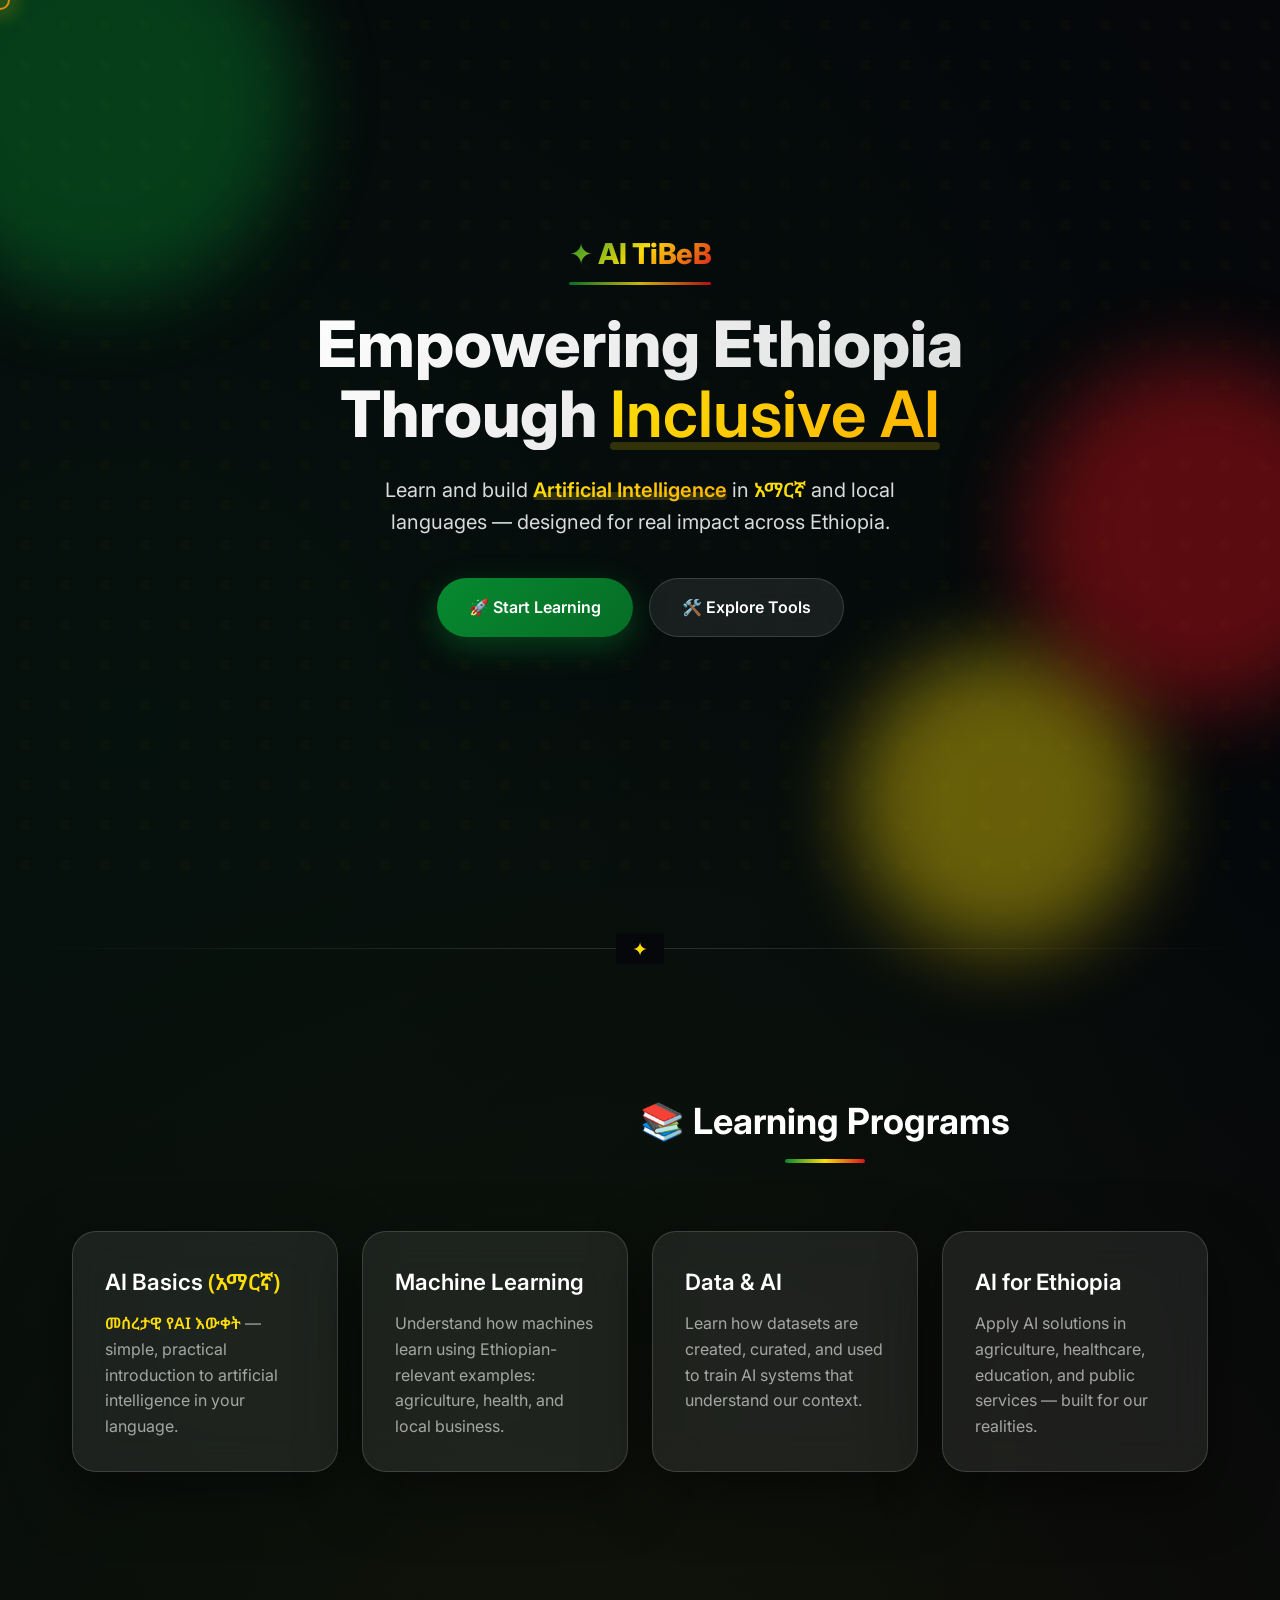
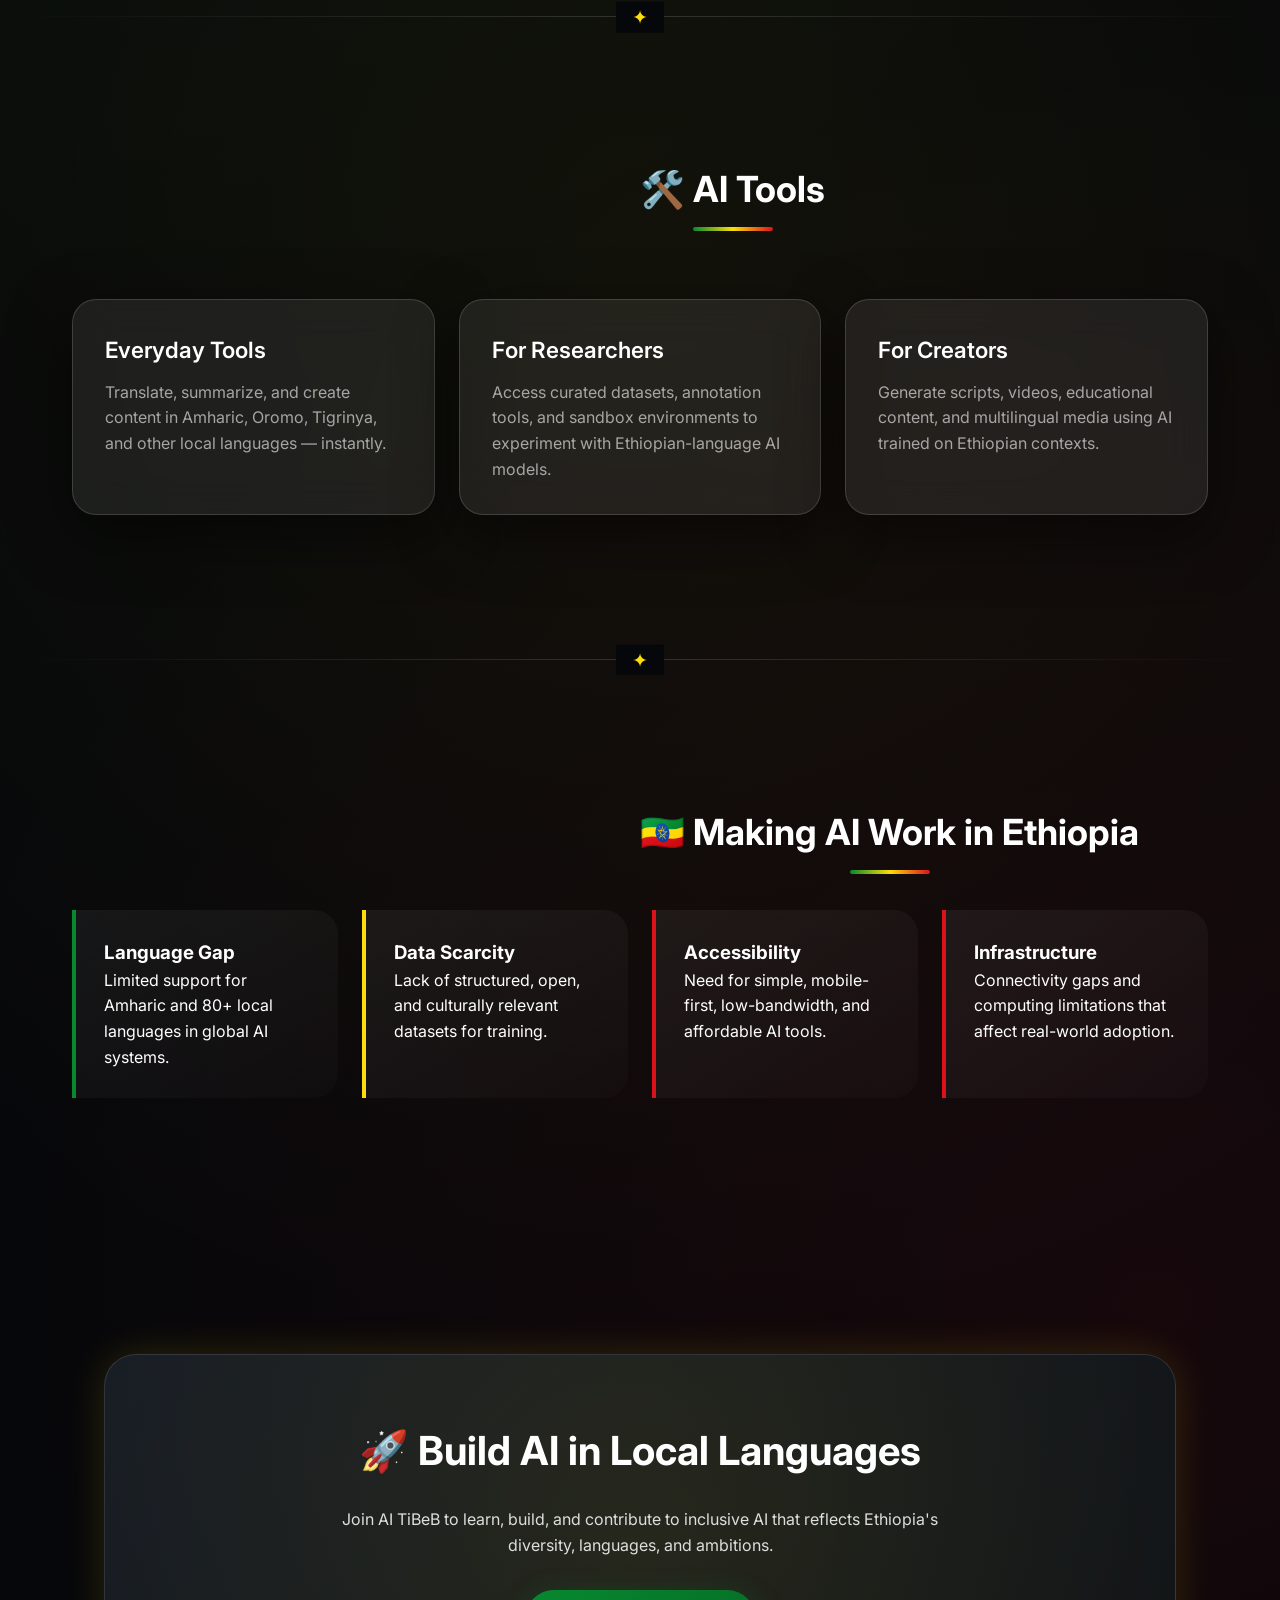
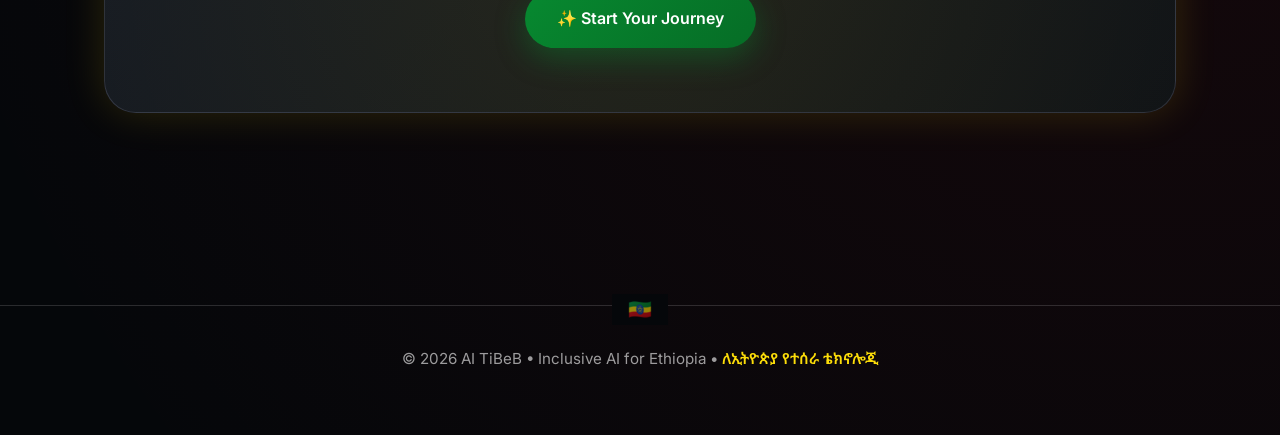
==== index.html @ 85a27cc2 "Update index.html" ====
<!DOCTYPE html>
<html lang="en">
<head>
  <meta charset="UTF-8" />
  <meta name="viewport" content="width=device-width, initial-scale=1.0" />
  <title>AI TiBeB • Inclusive AI for Ethiopia</title>
  <link href="https://fonts.googleapis.com/css2?family=Inter:wght@300;400;500;600;700&family=Noto+Sans+Ethiopic:wght@400;600;700&display=swap" rel="stylesheet">
  <style>
    :root {
      --ethiopia-green: #078930;
      --ethiopia-yellow: #fcdd09;
      --ethiopia-red: #da121a;
      --deep-navy: #0a0e17;
      --midnight: #121826;
      --void: #05070a;
      --glass: rgba(255, 255, 255, 0.08);
      --glass-border: rgba(255, 255, 255, 0.15);
      --text-primary: #ffffff;
      --text-secondary: rgba(255, 255, 255, 0.85);
      --text-muted: rgba(255, 255, 255, 0.6);
      --accent-glow: rgba(252, 221, 9, 0.3);
      --transition: all 0.4s cubic-bezier(0.16, 1, 0.3, 1);
      --radius-lg: 24px;
      --radius-xl: 32px;
      --shadow-lg: 0 20px 60px rgba(0, 0, 0, 0.5);
      --shadow-glow: 0 0 40px rgba(252, 221, 9, 0.15);
    }

    * {
      margin: 0;
      padding: 0;
      box-sizing: border-box;
    }

    html {
      scroll-behavior: smooth;
    }

    body {
      font-family: 'Inter', 'Noto Sans Ethiopic', system-ui, sans-serif;
      background: var(--void);
      color: var(--text-primary);
      line-height: 1.6;
      overflow-x: hidden;
      background-image: 
        radial-gradient(circle at 10% 20%, rgba(7, 137, 48, 0.08) 0%, transparent 40%),
        radial-gradient(circle at 90% 80%, rgba(218, 18, 26, 0.08) 0%, transparent 40%),
        radial-gradient(circle at 50% 50%, rgba(252, 221, 9, 0.05) 0%, transparent 60%);
    }

    /* Ethiopian Pattern Overlay */
    body::before {
      content: "";
      position: fixed;
      top: 0;
      left: 0;
      width: 100%;
      height: 100%;
      background-image: 
        url("data:image/svg+xml,%3Csvg width='120' height='120' viewBox='0 0 120 120' xmlns='http://www.w3.org/2000/svg'%3E%3Cpath d='M20 20h10v10H20zm40 0h10v10H60zm40 0h10v10h-10zM20 60h10v10H20zm40 0h10v10H60zm40 0h10v10h-10zM20 100h10v10H20zm40 0h10v10H60zm40 0h10v10h-10z' fill='%23fcdd09' fill-opacity='0.03'/%3E%3C/svg%3E");
      pointer-events: none;
      z-index: 0;
      opacity: 0.6;
    }

    /* Animated Floating Elements */
    .floating {
      position: fixed;
      border-radius: 50%;
      filter: blur(40px);
      z-index: 1;
      animation: float 20s infinite ease-in-out;
      opacity: 0.4;
      pointer-events: none;
    }
    .floating.green { background: var(--ethiopia-green); width: 400px; height: 400px; top: -100px; left: -100px; animation-delay: 0s; }
    .floating.yellow { background: var(--ethiopia-yellow); width: 300px; height: 300px; bottom: -50px; right: 10%; animation-delay: -5s; }
    .floating.red { background: var(--ethiopia-red); width: 350px; height: 350px; top: 40%; left: 80%; animation-delay: -10s; }

    @keyframes float {
      0%, 100% { transform: translate(0, 0) scale(1); }
      25% { transform: translate(20px, -30px) scale(1.05); }
      50% { transform: translate(-15px, 20px) scale(0.95); }
      75% { transform: translate(30px, 10px) scale(1.02); }
    }

    /* Layout */
    .container {
      max-width: 1200px;
      margin: 0 auto;
      padding: 0 2rem;
      position: relative;
      z-index: 2;
    }

    section {
      padding: 6rem 0;
      position: relative;
    }

    /* Header / Logo */
    .logo {
      font-size: 1.8rem;
      font-weight: 800;
      letter-spacing: -0.5px;
      background: linear-gradient(135deg, var(--ethiopia-green), var(--ethiopia-yellow), var(--ethiopia-red));
      -webkit-background-clip: text;
      background-clip: text;
      color: transparent;
      display: inline-flex;
      align-items: center;
      gap: 0.5rem;
      margin-bottom: 2rem;
      position: relative;
    }
    .logo::after {
      content: "";
      position: absolute;
      bottom: -8px;
      left: 0;
      width: 100%;
      height: 3px;
      background: linear-gradient(90deg, var(--ethiopia-green), var(--ethiopia-yellow), var(--ethiopia-red));
      border-radius: 2px;
      opacity: 0.8;
    }

    /* Hero Section */
    .hero {
      min-height: 100vh;
      display: flex;
      align-items: center;
      justify-content: center;
      text-align: center;
      position: relative;
      overflow: hidden;
      padding-top: 4rem;
    }

    .hero-content {
      max-width: 800px;
      animation: fadeInUp 0.8s ease-out;
    }

    @keyframes fadeInUp {
      from { opacity: 0; transform: translateY(30px); }
      to { opacity: 1; transform: translateY(0); }
    }

    .hero h1 {
      font-size: clamp(2.5rem, 6vw, 4rem);
      font-weight: 800;
      line-height: 1.1;
      margin-bottom: 1.5rem;
      background: linear-gradient(135deg, #fff 0%, rgba(255,255,255,0.85) 100%);
      -webkit-background-clip: text;
      background-clip: text;
      color: transparent;
    }

    .tagline {
      font-size: 1.25rem;
      color: var(--text-secondary);
      margin-bottom: 2.5rem;
      max-width: 600px;
      margin-left: auto;
      margin-right: auto;
    }

    .highlight {
      background: linear-gradient(135deg, var(--ethiopia-yellow), #ffb300);
      -webkit-background-clip: text;
      background-clip: text;
      color: transparent;
      font-weight: 600;
      position: relative;
    }
    .highlight::after {
      content: "";
      position: absolute;
      bottom: 2px;
      left: 0;
      width: 100%;
      height: 8px;
      background: var(--accent-glow);
      border-radius: 4px;
      z-index: -1;
      opacity: 0.6;
    }

    /* Buttons */
    .buttons {
      display: flex;
      gap: 1rem;
      justify-content: center;
      flex-wrap: wrap;
      margin-top: 1rem;
    }

    .btn {
      padding: 1rem 2rem;
      border-radius: 50px;
      font-weight: 600;
      text-decoration: none;
      transition: var(--transition);
      position: relative;
      overflow: hidden;
      display: inline-flex;
      align-items: center;
      gap: 0.5rem;
      font-size: 1rem;
      border: none;
      cursor: pointer;
    }

    .btn-primary {
      background: linear-gradient(135deg, var(--ethiopia-green), #066d26);
      color: white;
      box-shadow: 0 10px 30px rgba(7, 137, 48, 0.4);
    }
    .btn-primary:hover {
      transform: translateY(-3px);
      box-shadow: 0 15px 40px rgba(7, 137, 48, 0.6), var(--shadow-glow);
    }
    .btn-primary::after {
      content: "";
      position: absolute;
      top: 0; left: -100%;
      width: 100%; height: 100%;
      background: linear-gradient(90deg, transparent, rgba(255,255,255,0.2), transparent);
      transition: left 0.5s;
    }
    .btn-primary:hover::after { left: 100%; }

    .btn-secondary {
      background: var(--glass);
      color: var(--text-primary);
      border: 1px solid var(--glass-border);
      backdrop-filter: blur(12px);
    }
    .btn-secondary:hover {
      background: rgba(255,255,255,0.15);
      transform: translateY(-3px);
      border-color: var(--ethiopia-yellow);
    }

    /* Section Titles */
    .section-title {
      font-size: 2.25rem;
      font-weight: 700;
      margin-bottom: 3rem;
      text-align: center;
      position: relative;
      display: inline-block;
      left: 50%;
      transform: translateX(-50%);
    }
    .section-title::after {
      content: "";
      position: absolute;
      bottom: -12px;
      left: 50%;
      transform: translateX(-50%);
      width: 80px;
      height: 4px;
      background: linear-gradient(90deg, var(--ethiopia-green), var(--ethiopia-yellow), var(--ethiopia-red));
      border-radius: 2px;
    }

    /* Grid Layouts */
    .grid {
      display: grid;
      grid-template-columns: repeat(auto-fit, minmax(260px, 1fr));
      gap: 1.5rem;
      margin-top: 2rem;
    }

    /* Glass Cards */
    .card {
      background: var(--glass);
      border: 1px solid var(--glass-border);
      border-radius: var(--radius-lg);
      padding: 2rem;
      backdrop-filter: blur(20px);
      transition: var(--transition);
      position: relative;
      overflow: hidden;
      box-shadow: var(--shadow-lg);
    }
    .card::before {
      content: "";
      position: absolute;
      top: 0; left: 0; right: 0;
      height: 3px;
      background: linear-gradient(90deg, var(--ethiopia-green), var(--ethiopia-yellow), var(--ethiopia-red));
      opacity: 0;
      transition: opacity 0.3s;
    }
    .card:hover {
      transform: translateY(-8px);
      border-color: rgba(252, 221, 9, 0.4);
      box-shadow: var(--shadow-lg), var(--shadow-glow);
    }
    .card:hover::before { opacity: 1; }

    .card h3 {
      font-size: 1.4rem;
      margin-bottom: 0.75rem;
      font-weight: 600;
    }
    .card p {
      color: var(--text-muted);
      font-size: 1rem;
    }

    /* Amharic Text Styling */
    .amharic {
      font-family: 'Noto Sans Ethiopic', sans-serif;
      font-weight: 600;
      color: var(--ethiopia-yellow);
    }

    /* Challenges Section - Unique Layout */
    .challenges-grid {
      display: grid;
      grid-template-columns: repeat(auto-fit, minmax(240px, 1fr));
      gap: 1.5rem;
    }
    .challenge-card {
      background: linear-gradient(145deg, rgba(255,255,255,0.06), rgba(255,255,255,0.02));
      border-left: 4px solid var(--ethiopia-red);
      padding: 1.75rem;
      border-radius: 0 var(--radius-lg) var(--radius-lg) 0;
      transition: var(--transition);
    }
    .challenge-card:hover {
      border-left-color: var(--ethiopia-yellow);
      transform: translateX(5px);
    }
    .challenge-card.green { border-left-color: var(--ethiopia-green); }
    .challenge-card.yellow { border-left-color: var(--ethiopia-yellow); }

    /* CTA Section */
    .cta {
      background: linear-gradient(135deg, var(--midnight), var(--deep-navy));
      border-radius: var(--radius-xl);
      margin: 4rem 2rem;
      padding: 4rem 3rem;
      text-align: center;
      position: relative;
      overflow: hidden;
      border: 1px solid var(--glass-border);
      box-shadow: var(--shadow-glow);
    }
    .cta::before {
      content: "";
      position: absolute;
      top: -50%; left: -50%;
      width: 200%; height: 200%;
      background: radial-gradient(circle, rgba(252,221,9,0.1) 0%, transparent 70%);
      animation: pulse 8s infinite ease-in-out;
      pointer-events: none;
    }
    @keyframes pulse {
      0%, 100% { transform: scale(1); opacity: 0.5; }
      50% { transform: scale(1.1); opacity: 0.8; }
    }
    .cta h2 {
      font-size: 2.5rem;
      margin-bottom: 1.5rem;
      position: relative;
    }
    .cta p {
      max-width: 600px;
      margin: 0 auto 2rem;
      color: var(--text-secondary);
      position: relative;
    }
    .cta .buttons { position: relative; }

    /* Footer */
    footer {
      text-align: center;
      padding: 2.5rem 0 4rem;
      color: var(--text-muted);
      font-size: 0.95rem;
      border-top: 1px solid var(--glass-border);
      margin-top: 2rem;
      position: relative;
    }
    footer::before {
      content: "🇪🇹";
      position: absolute;
      top: -12px;
      left: 50%;
      transform: translateX(-50%);
      background: var(--void);
      padding: 0 1rem;
      font-size: 1.2rem;
    }

    /* Scroll Animations */
    .animate-on-scroll {
      opacity: 0;
      transform: translateY(20px);
      transition: opacity 0.6s ease, transform 0.6s ease;
    }
    .animate-on-scroll.visible {
      opacity: 1;
      transform: translateY(0);
    }

    /* Responsive */
    @media (max-width: 768px) {
      section { padding: 4rem 0; }
      .hero { min-height: auto; padding: 5rem 0 3rem; }
      .hero h1 { font-size: 2.5rem; }
      .tagline { font-size: 1.1rem; }
      .buttons { flex-direction: column; align-items: center; }
      .btn { width: 100%; max-width: 300px; justify-content: center; }
      .cta { margin: 2rem 1rem; padding: 3rem 2rem; }
      .section-title { font-size: 1.8rem; }
    }

    /* Decorative Divider */
    .divider {
      height: 1px;
      background: linear-gradient(90deg, transparent, var(--glass-border), transparent);
      margin: 3rem 0;
      position: relative;
    }
    .divider::after {
      content: "✦";
      position: absolute;
      left: 50%;
      top: 50%;
      transform: translate(-50%, -50%);
      background: var(--void);
      padding: 0 1rem;
      color: var(--ethiopia-yellow);
      font-size: 1.2rem;
    }

    /* Custom Cursor for Desktop */
    @media (min-width: 1024px) {
      body { cursor: none; }
      .cursor {
        position: fixed;
        width: 20px;
        height: 20px;
        border: 2px solid var(--ethiopia-yellow);
        border-radius: 50%;
        pointer-events: none;
        transform: translate(-50%, -50%);
        transition: transform 0.1s ease, width 0.2s, height 0.2s;
        z-index: 9999;
        mix-blend-mode: difference;
      }
      .cursor-follower {
        position: fixed;
        width: 40px;
        height: 40px;
        background: rgba(252, 221, 9, 0.15);
        border-radius: 50%;
        pointer-events: none;
        transform: translate(-50%, -50%);
        transition: transform 0.3s ease;
        z-index: 9998;
        filter: blur(8px);
      }
      a:hover ~ .cursor, button:hover ~ .cursor,
      .card:hover ~ .cursor {
        width: 50px;
        height: 50px;
        border-color: var(--ethiopia-green);
        background: rgba(7, 137, 48, 0.1);
      }
    }
  </style>
</head>
<body>

  <!-- Floating Background Elements -->
  <div class="floating green"></div>
  <div class="floating yellow"></div>
  <div class="floating red"></div>
  
  <!-- Custom Cursor (Desktop) -->
  <div class="cursor"></div>
  <div class="cursor-follower"></div>

  <!-- HERO -->
  <section class="hero">
    <div class="container hero-content">
      <div class="logo">✦ AI TiBeB</div>
      
      <h1>Empowering Ethiopia Through <span class="highlight">Inclusive AI</span></h1>
      
      <p class="tagline">
        Learn and build <span class="highlight">Artificial Intelligence</span> in 
        <span class="amharic">አማርኛ</span> and local languages — designed for real impact across Ethiopia.
      </p>

      <div class="buttons">
        <a href="#learn" class="btn btn-primary">🚀 Start Learning</a>
        <a href="#tools" class="btn btn-secondary">🛠️ Explore Tools</a>
      </div>
    </div>
  </section>

  <div class="divider"></div>

  <!-- LEARNING PROGRAMS -->
  <section id="learn">
    <div class="container">
      <h2 class="section-title animate-on-scroll">📚 Learning Programs</h2>

      <div class="grid">
        <div class="card animate-on-scroll">
          <h3>AI Basics <span class="amharic">(አማርኛ)</span></h3>
          <p><span class="amharic">መሰረታዊ የAI እውቀት</span> — simple, practical introduction to artificial intelligence in your language.</p>
        </div>

        <div class="card animate-on-scroll">
          <h3>Machine Learning</h3>
          <p>Understand how machines learn using Ethiopian-relevant examples: agriculture, health, and local business.</p>
        </div>

        <div class="card animate-on-scroll">
          <h3>Data & AI</h3>
          <p>Learn how datasets are created, curated, and used to train AI systems that understand our context.</p>
        </div>

        <div class="card animate-on-scroll">
          <h3>AI for Ethiopia</h3>
          <p>Apply AI solutions in agriculture, healthcare, education, and public services — built for our realities.</p>
        </div>
      </div>
    </div>
  </section>

  <div class="divider"></div>

  <!-- TOOLS -->
  <section id="tools">
    <div class="container">
      <h2 class="section-title animate-on-scroll">🛠️ AI Tools</h2>

      <div class="grid">
        <div class="card animate-on-scroll">
          <h3>Everyday Tools</h3>
          <p>Translate, summarize, and create content in Amharic, Oromo, Tigrinya, and other local languages — instantly.</p>
        </div>

        <div class="card animate-on-scroll">
          <h3>For Researchers</h3>
          <p>Access curated datasets, annotation tools, and sandbox environments to experiment with Ethiopian-language AI models.</p>
        </div>

        <div class="card animate-on-scroll">
          <h3>For Creators</h3>
          <p>Generate scripts, videos, educational content, and multilingual media using AI trained on Ethiopian contexts.</p>
        </div>
      </div>
    </div>
  </section>

  <div class="divider"></div>

  <!-- CHALLENGES -->
  <section>
    <div class="container">
      <h2 class="section-title animate-on-scroll">🇪🇹 Making AI Work in Ethiopia</h2>

      <div class="challenges-grid">
        <div class="challenge-card green animate-on-scroll">
          <h3>Language Gap</h3>
          <p>Limited support for Amharic and 80+ local languages in global AI systems.</p>
        </div>

        <div class="challenge-card yellow animate-on-scroll">
          <h3>Data Scarcity</h3>
          <p>Lack of structured, open, and culturally relevant datasets for training.</p>
        </div>

        <div class="challenge-card animate-on-scroll">
          <h3>Accessibility</h3>
          <p>Need for simple, mobile-first, low-bandwidth, and affordable AI tools.</p>
        </div>

        <div class="challenge-card red animate-on-scroll">
          <h3>Infrastructure</h3>
          <p>Connectivity gaps and computing limitations that affect real-world adoption.</p>
        </div>
      </div>
    </div>
  </section>

  <!-- CTA -->
  <section>
    <div class="container">
      <div class="cta animate-on-scroll">
        <h2>🚀 Build AI in Local Languages</h2>
        <p>
          Join AI TiBeB to learn, build, and contribute to inclusive AI that reflects Ethiopia's diversity, languages, and ambitions.
        </p>
        <div class="buttons">
          <a href="#learn" class="btn btn-primary">✨ Start Your Journey</a>
        </div>
      </div>
    </div>
  </section>

  <!-- FOOTER -->
  <footer>
    <div class="container">
      <p>© 2026 AI TiBeB • Inclusive AI for Ethiopia • <span class="amharic">ለኢትዮጵያ የተሰራ ቴክኖሎጂ</span></p>
    </div>
  </footer>

  <script>
    // Scroll Animation Observer
    document.addEventListener('DOMContentLoaded', () => {
      const observerOptions = {
        threshold: 0.1,
        rootMargin: '0px 0px -50px 0px'
      };

      const observer = new IntersectionObserver((entries) => {
        entries.forEach(entry => {
          if (entry.isIntersecting) {
            entry.target.classList.add('visible');
            observer.unobserve(entry.target);
          }
        });
      }, observerOptions);

      document.querySelectorAll('.animate-on-scroll').forEach(el => {
        observer.observe(el);
      });

      // Custom Cursor (Desktop Only)
      if (window.innerWidth >= 1024) {
        const cursor = document.querySelector('.cursor');
        const follower = document.querySelector('.cursor-follower');
        
        document.addEventListener('mousemove', (e) => {
          cursor.style.left = e.clientX + 'px';
          cursor.style.top = e.clientY + 'px';
          
          setTimeout(() => {
            follower.style.left = e.clientX + 'px';
            follower.style.top = e.clientY + 'px';
          }, 100);
        });

        // Interactive hover effects for cursor
        const interactives = document.querySelectorAll('a, button, .card');
        interactives.forEach(el => {
          el.addEventListener('mouseenter', () => {
            cursor.style.transform = 'translate(-50%, -50%) scale(1.5)';
            follower.style.transform = 'translate(-50%, -50%) scale(1.8)';
            follower.style.background = 'rgba(7, 137, 48, 0.25)';
          });
          el.addEventListener('mouseleave', () => {
            cursor.style.transform = 'translate(-50%, -50%) scale(1)';
            follower.style.transform = 'translate(-50%, -50%) scale(1)';
            follower.style.background = 'rgba(252, 221, 9, 0.15)';
          });
        });
      }

      // Smooth scroll for anchor links
      document.querySelectorAll('a[href^="#"]').forEach(anchor => {
        anchor.addEventListener('click', function(e) {
          e.preventDefault();
          const target = document.querySelector(this.getAttribute('href'));
          if (target) {
            target.scrollIntoView({ behavior: 'smooth', block: 'start' });
          }
        });
      });
    });
  </script>
</body>
</html>
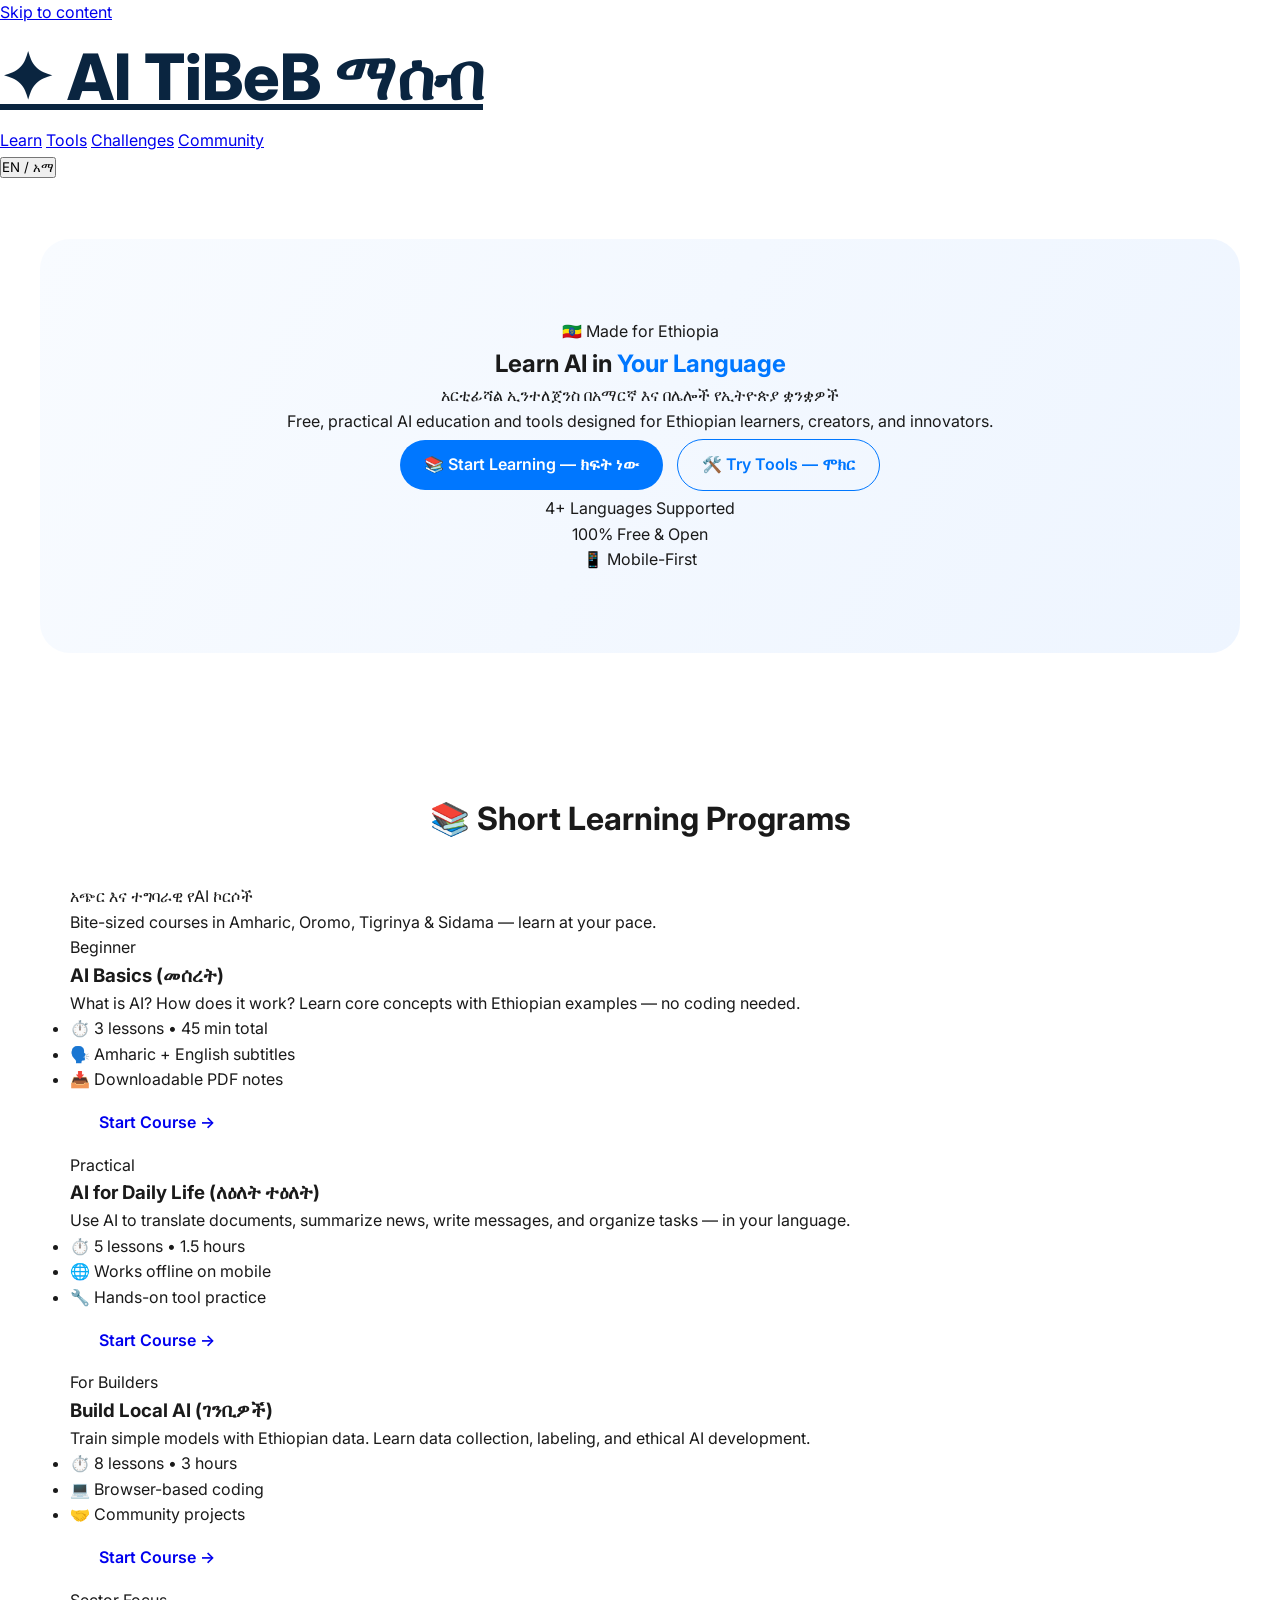
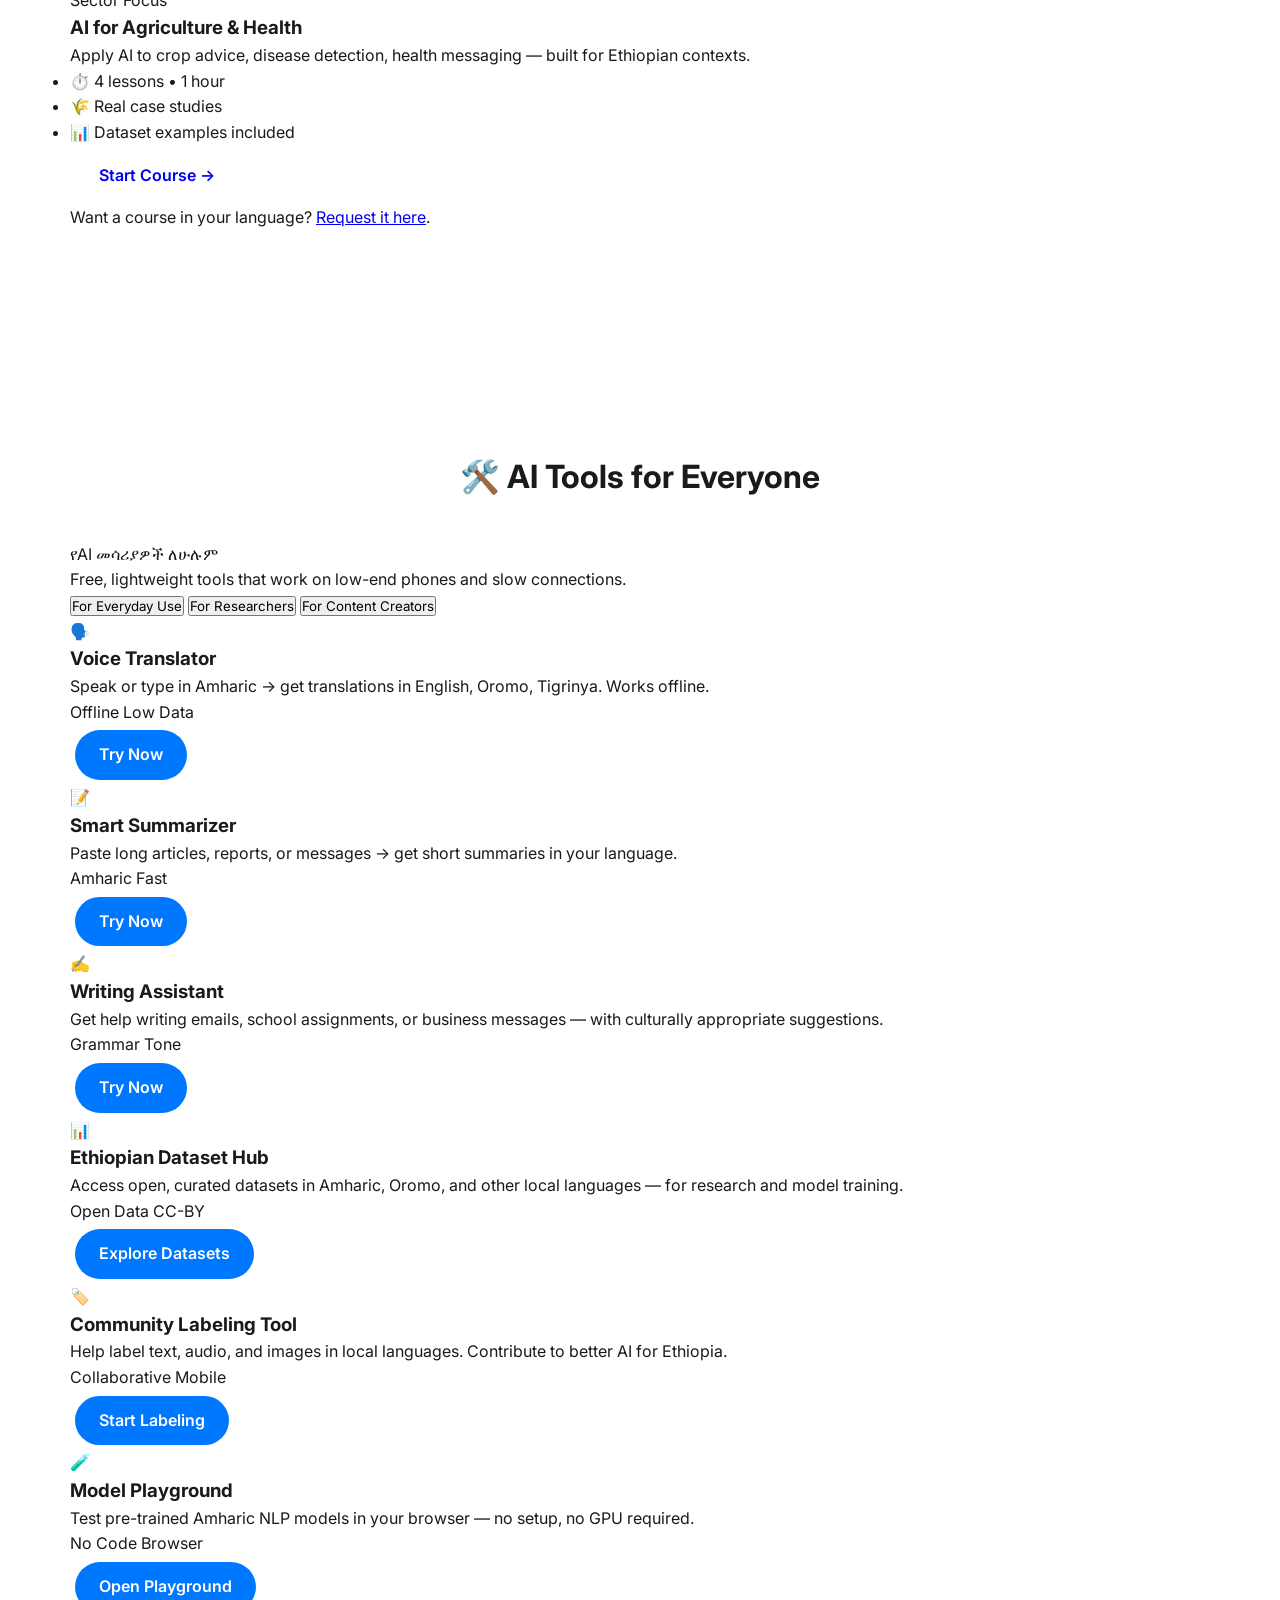
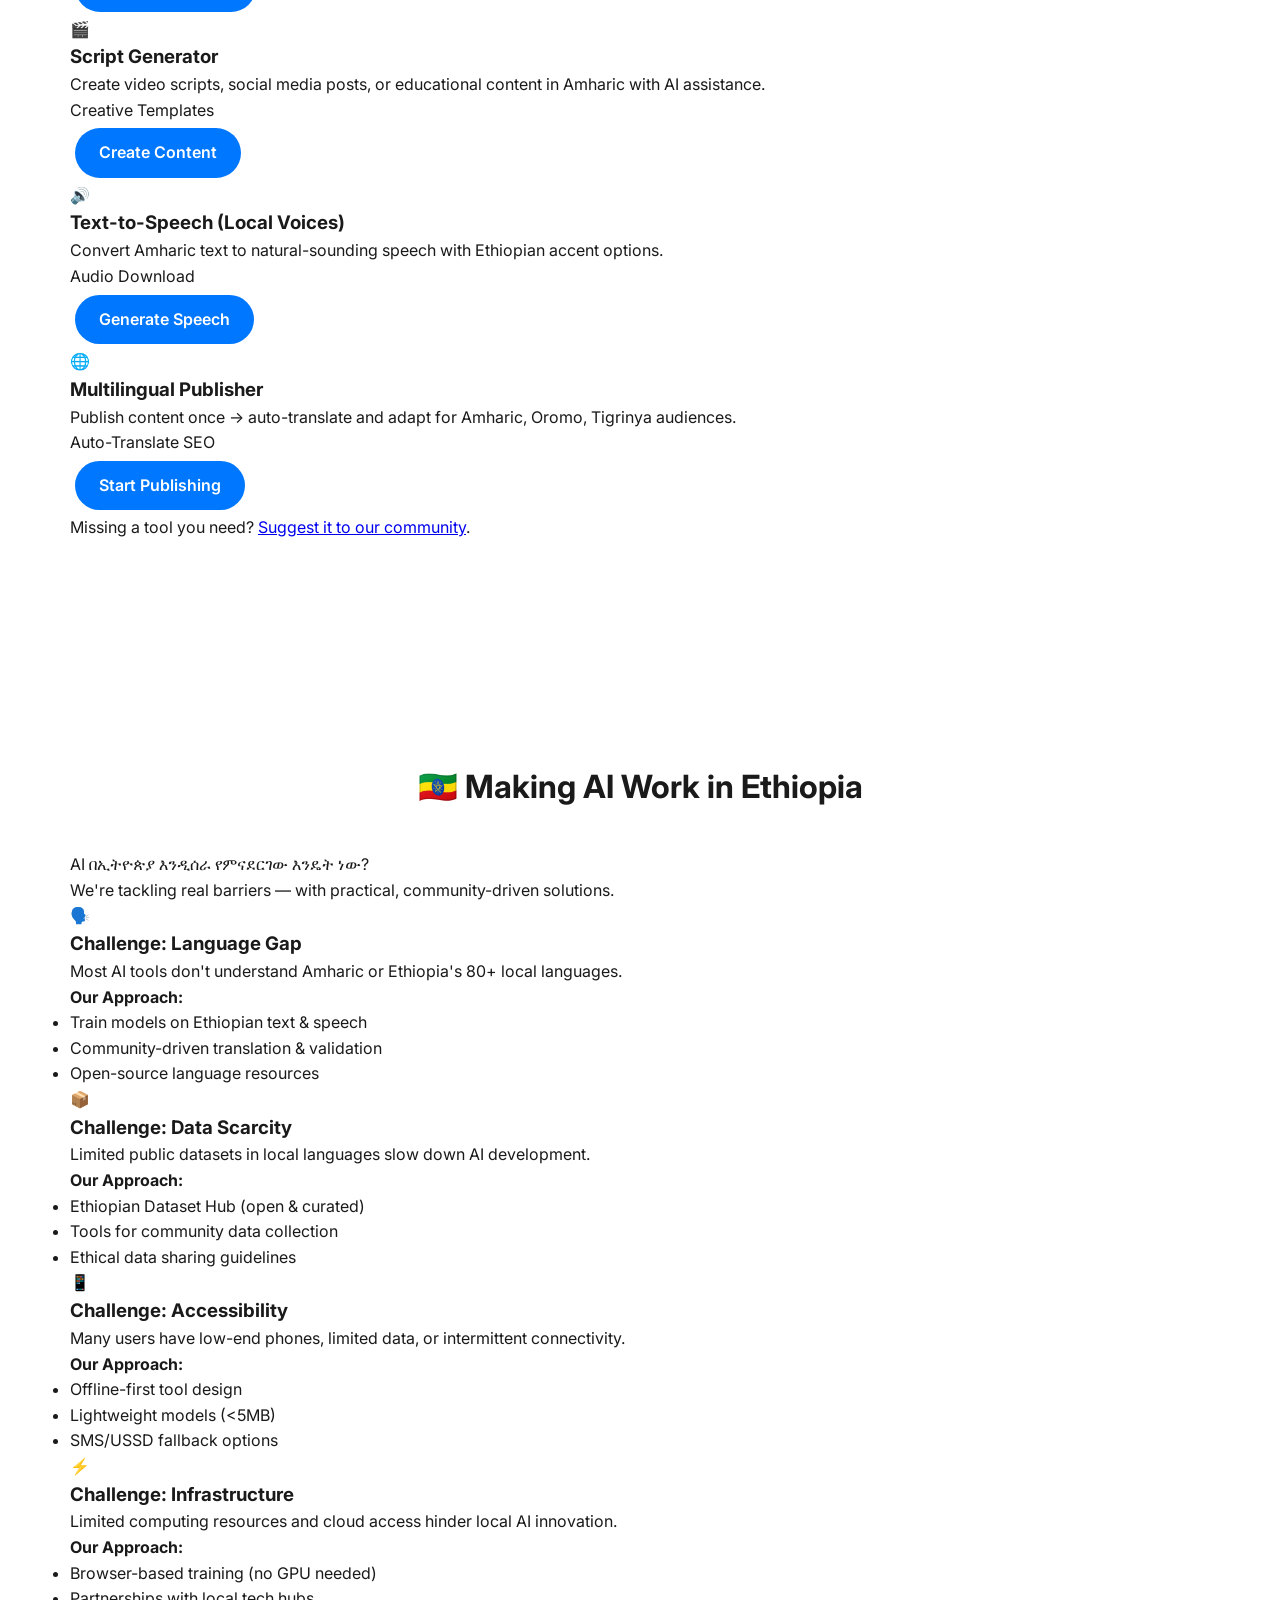
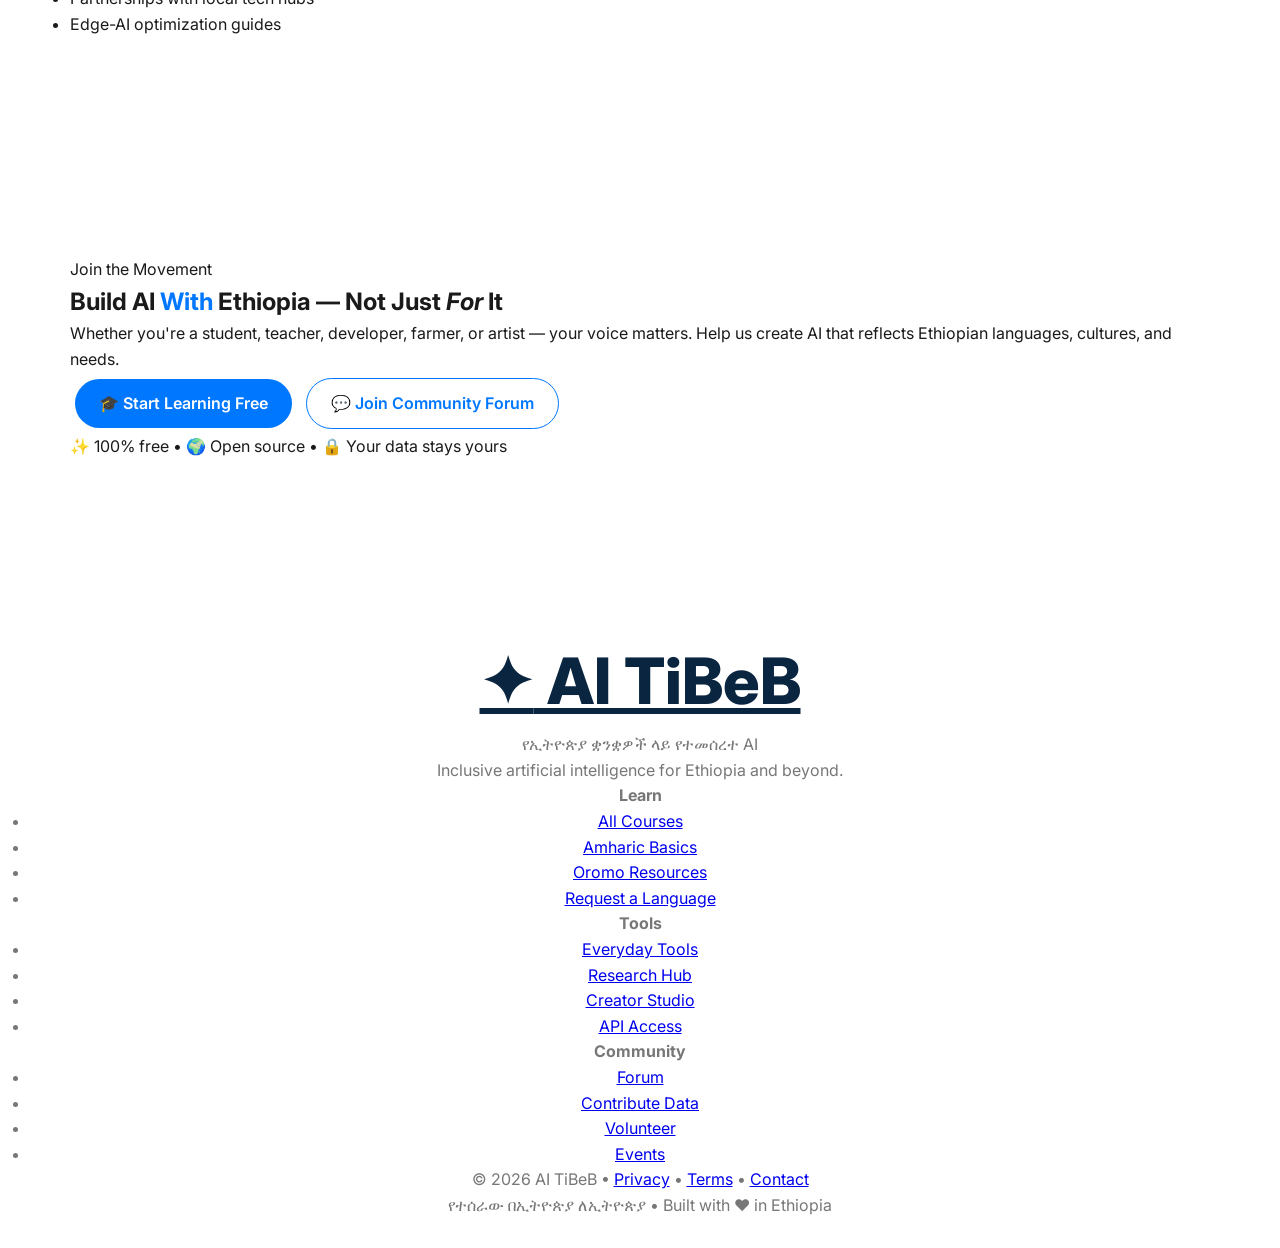
==== commit 67f064a9: "Update index.html" ====
--- a/index.html
+++ b/index.html
@@ -3,683 +3,533 @@
 <head>
   <meta charset="UTF-8" />
   <meta name="viewport" content="width=device-width, initial-scale=1.0" />
-  <title>AI TiBeB • Inclusive AI for Ethiopia</title>
+  <meta name="description" content="AI TiBeB: Learn Artificial Intelligence in Amharic and Ethiopian local languages. Free courses, tools, and resources for everyone.">
+  <title>AI TiBeB • ማሰብ — AI in Your Language</title>
+  
+  <!-- Google Fonts: Inter + Noto Sans Ethiopic -->
   <link href="https://fonts.googleapis.com/css2?family=Inter:wght@300;400;500;600;700&family=Noto+Sans+Ethiopic:wght@400;600;700&display=swap" rel="stylesheet">
-  <style>
-    :root {
-      --ethiopia-green: #078930;
-      --ethiopia-yellow: #fcdd09;
-      --ethiopia-red: #da121a;
-      --deep-navy: #0a0e17;
-      --midnight: #121826;
-      --void: #05070a;
-      --glass: rgba(255, 255, 255, 0.08);
-      --glass-border: rgba(255, 255, 255, 0.15);
-      --text-primary: #ffffff;
-      --text-secondary: rgba(255, 255, 255, 0.85);
-      --text-muted: rgba(255, 255, 255, 0.6);
-      --accent-glow: rgba(252, 221, 9, 0.3);
-      --transition: all 0.4s cubic-bezier(0.16, 1, 0.3, 1);
-      --radius-lg: 24px;
-      --radius-xl: 32px;
-      --shadow-lg: 0 20px 60px rgba(0, 0, 0, 0.5);
-      --shadow-glow: 0 0 40px rgba(252, 221, 9, 0.15);
-    }
-
-    * {
-      margin: 0;
-      padding: 0;
-      box-sizing: border-box;
-    }
-
-    html {
-      scroll-behavior: smooth;
-    }
-
-    body {
-      font-family: 'Inter', 'Noto Sans Ethiopic', system-ui, sans-serif;
-      background: var(--void);
-      color: var(--text-primary);
-      line-height: 1.6;
-      overflow-x: hidden;
-      background-image: 
-        radial-gradient(circle at 10% 20%, rgba(7, 137, 48, 0.08) 0%, transparent 40%),
-        radial-gradient(circle at 90% 80%, rgba(218, 18, 26, 0.08) 0%, transparent 40%),
-        radial-gradient(circle at 50% 50%, rgba(252, 221, 9, 0.05) 0%, transparent 60%);
-    }
-
-    /* Ethiopian Pattern Overlay */
-    body::before {
-      content: "";
-      position: fixed;
-      top: 0;
-      left: 0;
-      width: 100%;
-      height: 100%;
-      background-image: 
-        url("data:image/svg+xml,%3Csvg width='120' height='120' viewBox='0 0 120 120' xmlns='http://www.w3.org/2000/svg'%3E%3Cpath d='M20 20h10v10H20zm40 0h10v10H60zm40 0h10v10h-10zM20 60h10v10H20zm40 0h10v10H60zm40 0h10v10h-10zM20 100h10v10H20zm40 0h10v10H60zm40 0h10v10h-10z' fill='%23fcdd09' fill-opacity='0.03'/%3E%3C/svg%3E");
-      pointer-events: none;
-      z-index: 0;
-      opacity: 0.6;
-    }
-
-    /* Animated Floating Elements */
-    .floating {
-      position: fixed;
-      border-radius: 50%;
-      filter: blur(40px);
-      z-index: 1;
-      animation: float 20s infinite ease-in-out;
-      opacity: 0.4;
-      pointer-events: none;
-    }
-    .floating.green { background: var(--ethiopia-green); width: 400px; height: 400px; top: -100px; left: -100px; animation-delay: 0s; }
-    .floating.yellow { background: var(--ethiopia-yellow); width: 300px; height: 300px; bottom: -50px; right: 10%; animation-delay: -5s; }
-    .floating.red { background: var(--ethiopia-red); width: 350px; height: 350px; top: 40%; left: 80%; animation-delay: -10s; }
-
-    @keyframes float {
-      0%, 100% { transform: translate(0, 0) scale(1); }
-      25% { transform: translate(20px, -30px) scale(1.05); }
-      50% { transform: translate(-15px, 20px) scale(0.95); }
-      75% { transform: translate(30px, 10px) scale(1.02); }
-    }
-
-    /* Layout */
-    .container {
-      max-width: 1200px;
-      margin: 0 auto;
-      padding: 0 2rem;
-      position: relative;
-      z-index: 2;
-    }
-
-    section {
-      padding: 6rem 0;
-      position: relative;
-    }
-
-    /* Header / Logo */
-    .logo {
-      font-size: 1.8rem;
-      font-weight: 800;
-      letter-spacing: -0.5px;
-      background: linear-gradient(135deg, var(--ethiopia-green), var(--ethiopia-yellow), var(--ethiopia-red));
-      -webkit-background-clip: text;
-      background-clip: text;
-      color: transparent;
-      display: inline-flex;
-      align-items: center;
-      gap: 0.5rem;
-      margin-bottom: 2rem;
-      position: relative;
-    }
-    .logo::after {
-      content: "";
-      position: absolute;
-      bottom: -8px;
-      left: 0;
-      width: 100%;
-      height: 3px;
-      background: linear-gradient(90deg, var(--ethiopia-green), var(--ethiopia-yellow), var(--ethiopia-red));
-      border-radius: 2px;
-      opacity: 0.8;
-    }
-
-    /* Hero Section */
-    .hero {
-      min-height: 100vh;
-      display: flex;
-      align-items: center;
-      justify-content: center;
-      text-align: center;
-      position: relative;
-      overflow: hidden;
-      padding-top: 4rem;
-    }
-
-    .hero-content {
-      max-width: 800px;
-      animation: fadeInUp 0.8s ease-out;
-    }
-
-    @keyframes fadeInUp {
-      from { opacity: 0; transform: translateY(30px); }
-      to { opacity: 1; transform: translateY(0); }
-    }
-
-    .hero h1 {
-      font-size: clamp(2.5rem, 6vw, 4rem);
-      font-weight: 800;
-      line-height: 1.1;
-      margin-bottom: 1.5rem;
-      background: linear-gradient(135deg, #fff 0%, rgba(255,255,255,0.85) 100%);
-      -webkit-background-clip: text;
-      background-clip: text;
-      color: transparent;
-    }
-
-    .tagline {
-      font-size: 1.25rem;
-      color: var(--text-secondary);
-      margin-bottom: 2.5rem;
-      max-width: 600px;
-      margin-left: auto;
-      margin-right: auto;
-    }
-
-    .highlight {
-      background: linear-gradient(135deg, var(--ethiopia-yellow), #ffb300);
-      -webkit-background-clip: text;
-      background-clip: text;
-      color: transparent;
-      font-weight: 600;
-      position: relative;
-    }
-    .highlight::after {
-      content: "";
-      position: absolute;
-      bottom: 2px;
-      left: 0;
-      width: 100%;
-      height: 8px;
-      background: var(--accent-glow);
-      border-radius: 4px;
-      z-index: -1;
-      opacity: 0.6;
-    }
-
-    /* Buttons */
-    .buttons {
-      display: flex;
-      gap: 1rem;
-      justify-content: center;
-      flex-wrap: wrap;
-      margin-top: 1rem;
-    }
-
-    .btn {
-      padding: 1rem 2rem;
-      border-radius: 50px;
-      font-weight: 600;
-      text-decoration: none;
-      transition: var(--transition);
-      position: relative;
-      overflow: hidden;
-      display: inline-flex;
-      align-items: center;
-      gap: 0.5rem;
-      font-size: 1rem;
-      border: none;
-      cursor: pointer;
-    }
-
-    .btn-primary {
-      background: linear-gradient(135deg, var(--ethiopia-green), #066d26);
-      color: white;
-      box-shadow: 0 10px 30px rgba(7, 137, 48, 0.4);
-    }
-    .btn-primary:hover {
-      transform: translateY(-3px);
-      box-shadow: 0 15px 40px rgba(7, 137, 48, 0.6), var(--shadow-glow);
-    }
-    .btn-primary::after {
-      content: "";
-      position: absolute;
-      top: 0; left: -100%;
-      width: 100%; height: 100%;
-      background: linear-gradient(90deg, transparent, rgba(255,255,255,0.2), transparent);
-      transition: left 0.5s;
-    }
-    .btn-primary:hover::after { left: 100%; }
-
-    .btn-secondary {
-      background: var(--glass);
-      color: var(--text-primary);
-      border: 1px solid var(--glass-border);
-      backdrop-filter: blur(12px);
-    }
-    .btn-secondary:hover {
-      background: rgba(255,255,255,0.15);
-      transform: translateY(-3px);
-      border-color: var(--ethiopia-yellow);
-    }
-
-    /* Section Titles */
-    .section-title {
-      font-size: 2.25rem;
-      font-weight: 700;
-      margin-bottom: 3rem;
-      text-align: center;
-      position: relative;
-      display: inline-block;
-      left: 50%;
-      transform: translateX(-50%);
-    }
-    .section-title::after {
-      content: "";
-      position: absolute;
-      bottom: -12px;
-      left: 50%;
-      transform: translateX(-50%);
-      width: 80px;
-      height: 4px;
-      background: linear-gradient(90deg, var(--ethiopia-green), var(--ethiopia-yellow), var(--ethiopia-red));
-      border-radius: 2px;
-    }
-
-    /* Grid Layouts */
-    .grid {
-      display: grid;
-      grid-template-columns: repeat(auto-fit, minmax(260px, 1fr));
-      gap: 1.5rem;
-      margin-top: 2rem;
-    }
-
-    /* Glass Cards */
-    .card {
-      background: var(--glass);
-      border: 1px solid var(--glass-border);
-      border-radius: var(--radius-lg);
-      padding: 2rem;
-      backdrop-filter: blur(20px);
-      transition: var(--transition);
-      position: relative;
-      overflow: hidden;
-      box-shadow: var(--shadow-lg);
-    }
-    .card::before {
-      content: "";
-      position: absolute;
-      top: 0; left: 0; right: 0;
-      height: 3px;
-      background: linear-gradient(90deg, var(--ethiopia-green), var(--ethiopia-yellow), var(--ethiopia-red));
-      opacity: 0;
-      transition: opacity 0.3s;
-    }
-    .card:hover {
-      transform: translateY(-8px);
-      border-color: rgba(252, 221, 9, 0.4);
-      box-shadow: var(--shadow-lg), var(--shadow-glow);
-    }
-    .card:hover::before { opacity: 1; }
-
-    .card h3 {
-      font-size: 1.4rem;
-      margin-bottom: 0.75rem;
-      font-weight: 600;
-    }
-    .card p {
-      color: var(--text-muted);
-      font-size: 1rem;
-    }
-
-    /* Amharic Text Styling */
-    .amharic {
-      font-family: 'Noto Sans Ethiopic', sans-serif;
-      font-weight: 600;
-      color: var(--ethiopia-yellow);
-    }
-
-    /* Challenges Section - Unique Layout */
-    .challenges-grid {
-      display: grid;
-      grid-template-columns: repeat(auto-fit, minmax(240px, 1fr));
-      gap: 1.5rem;
-    }
-    .challenge-card {
-      background: linear-gradient(145deg, rgba(255,255,255,0.06), rgba(255,255,255,0.02));
-      border-left: 4px solid var(--ethiopia-red);
-      padding: 1.75rem;
-      border-radius: 0 var(--radius-lg) var(--radius-lg) 0;
-      transition: var(--transition);
-    }
-    .challenge-card:hover {
-      border-left-color: var(--ethiopia-yellow);
-      transform: translateX(5px);
-    }
-    .challenge-card.green { border-left-color: var(--ethiopia-green); }
-    .challenge-card.yellow { border-left-color: var(--ethiopia-yellow); }
-
-    /* CTA Section */
-    .cta {
-      background: linear-gradient(135deg, var(--midnight), var(--deep-navy));
-      border-radius: var(--radius-xl);
-      margin: 4rem 2rem;
-      padding: 4rem 3rem;
-      text-align: center;
-      position: relative;
-      overflow: hidden;
-      border: 1px solid var(--glass-border);
-      box-shadow: var(--shadow-glow);
-    }
-    .cta::before {
-      content: "";
-      position: absolute;
-      top: -50%; left: -50%;
-      width: 200%; height: 200%;
-      background: radial-gradient(circle, rgba(252,221,9,0.1) 0%, transparent 70%);
-      animation: pulse 8s infinite ease-in-out;
-      pointer-events: none;
-    }
-    @keyframes pulse {
-      0%, 100% { transform: scale(1); opacity: 0.5; }
-      50% { transform: scale(1.1); opacity: 0.8; }
-    }
-    .cta h2 {
-      font-size: 2.5rem;
-      margin-bottom: 1.5rem;
-      position: relative;
-    }
-    .cta p {
-      max-width: 600px;
-      margin: 0 auto 2rem;
-      color: var(--text-secondary);
-      position: relative;
-    }
-    .cta .buttons { position: relative; }
-
-    /* Footer */
-    footer {
-      text-align: center;
-      padding: 2.5rem 0 4rem;
-      color: var(--text-muted);
-      font-size: 0.95rem;
-      border-top: 1px solid var(--glass-border);
-      margin-top: 2rem;
-      position: relative;
-    }
-    footer::before {
-      content: "🇪🇹";
-      position: absolute;
-      top: -12px;
-      left: 50%;
-      transform: translateX(-50%);
-      background: var(--void);
-      padding: 0 1rem;
-      font-size: 1.2rem;
-    }
-
-    /* Scroll Animations */
-    .animate-on-scroll {
-      opacity: 0;
-      transform: translateY(20px);
-      transition: opacity 0.6s ease, transform 0.6s ease;
-    }
-    .animate-on-scroll.visible {
-      opacity: 1;
-      transform: translateY(0);
-    }
-
-    /* Responsive */
-    @media (max-width: 768px) {
-      section { padding: 4rem 0; }
-      .hero { min-height: auto; padding: 5rem 0 3rem; }
-      .hero h1 { font-size: 2.5rem; }
-      .tagline { font-size: 1.1rem; }
-      .buttons { flex-direction: column; align-items: center; }
-      .btn { width: 100%; max-width: 300px; justify-content: center; }
-      .cta { margin: 2rem 1rem; padding: 3rem 2rem; }
-      .section-title { font-size: 1.8rem; }
-    }
-
-    /* Decorative Divider */
-    .divider {
-      height: 1px;
-      background: linear-gradient(90deg, transparent, var(--glass-border), transparent);
-      margin: 3rem 0;
-      position: relative;
-    }
-    .divider::after {
-      content: "✦";
-      position: absolute;
-      left: 50%;
-      top: 50%;
-      transform: translate(-50%, -50%);
-      background: var(--void);
-      padding: 0 1rem;
-      color: var(--ethiopia-yellow);
-      font-size: 1.2rem;
-    }
-
-    /* Custom Cursor for Desktop */
-    @media (min-width: 1024px) {
-      body { cursor: none; }
-      .cursor {
-        position: fixed;
-        width: 20px;
-        height: 20px;
-        border: 2px solid var(--ethiopia-yellow);
-        border-radius: 50%;
-        pointer-events: none;
-        transform: translate(-50%, -50%);
-        transition: transform 0.1s ease, width 0.2s, height 0.2s;
-        z-index: 9999;
-        mix-blend-mode: difference;
-      }
-      .cursor-follower {
-        position: fixed;
-        width: 40px;
-        height: 40px;
-        background: rgba(252, 221, 9, 0.15);
-        border-radius: 50%;
-        pointer-events: none;
-        transform: translate(-50%, -50%);
-        transition: transform 0.3s ease;
-        z-index: 9998;
-        filter: blur(8px);
-      }
-      a:hover ~ .cursor, button:hover ~ .cursor,
-      .card:hover ~ .cursor {
-        width: 50px;
-        height: 50px;
-        border-color: var(--ethiopia-green);
-        background: rgba(7, 137, 48, 0.1);
-      }
-    }
-  </style>
+  
+  <!-- External CSS -->
+  <link rel="stylesheet" href="style.css">
 </head>
 <body>
 
-  <!-- Floating Background Elements -->
-  <div class="floating green"></div>
-  <div class="floating yellow"></div>
-  <div class="floating red"></div>
-  
-  <!-- Custom Cursor (Desktop) -->
-  <div class="cursor"></div>
-  <div class="cursor-follower"></div>
-
-  <!-- HERO -->
-  <section class="hero">
-    <div class="container hero-content">
-      <div class="logo">✦ AI TiBeB</div>
+  <!-- Background Decorative Elements -->
+  <div class="bg-decoration">
+    <div class="blob blob-1"></div>
+    <div class="blob blob-2"></div>
+    <div class="pattern-overlay"></div>
+  </div>
+
+  <!-- Skip Link for Accessibility -->
+  <a href="#main-content" class="skip-link">Skip to content</a>
+
+  <!-- HEADER / NAV -->
+  <header class="site-header">
+    <div class="container header-inner">
+      <a href="#" class="logo" aria-label="AI TiBeB Home">
+        <span class="logo-icon">✦</span>
+        <span class="logo-text">AI TiBeB</span>
+        <span class="logo-sub">ማሰብ</span>
+      </a>
       
-      <h1>Empowering Ethiopia Through <span class="highlight">Inclusive AI</span></h1>
+      <nav class="nav" aria-label="Main navigation">
+        <a href="#learn">Learn</a>
+        <a href="#tools">Tools</a>
+        <a href="#challenges">Challenges</a>
+        <a href="#community">Community</a>
+      </nav>
       
-      <p class="tagline">
-        Learn and build <span class="highlight">Artificial Intelligence</span> in 
-        <span class="amharic">አማርኛ</span> and local languages — designed for real impact across Ethiopia.
+      <button class="lang-toggle" aria-label="Toggle language">
+        <span class="lang-active">EN</span> / <span class="lang-alt">አማ</span>
+      </button>
+    </div>
+  </header>
+
+  <main id="main-content">
+
+    <!-- HERO SECTION -->
+    <section class="hero">
+      <div class="container hero-content">
+        <div class="hero-badge">🇪🇹 Made for Ethiopia</div>
+        
+        <h1 class="hero-title">
+          Learn AI in <span class="highlight">Your Language</span>
+        </h1>
+        
+        <p class="hero-tagline">
+          <span class="amharic">አርቲፊሻል ኢንተለጀንስ በአማርኛ እና በሌሎች የኢትዮጵያ ቋንቋዎች</span><br>
+          Free, practical AI education and tools designed for Ethiopian learners, creators, and innovators.
+        </p>
+
+        <div class="hero-cta">
+          <a href="#learn" class="btn btn-primary">
+            <span class="btn-icon">📚</span>
+            Start Learning — ክፍት ነው
+          </a>
+          <a href="#tools" class="btn btn-secondary">
+            <span class="btn-icon">🛠️</span>
+            Try Tools — ሞክር
+          </a>
+        </div>
+
+        <div class="hero-stats">
+          <div class="stat">
+            <span class="stat-number">4+</span>
+            <span class="stat-label">Languages Supported</span>
+          </div>
+          <div class="stat">
+            <span class="stat-number">100%</span>
+            <span class="stat-label">Free & Open</span>
+          </div>
+          <div class="stat">
+            <span class="stat-number">📱</span>
+            <span class="stat-label">Mobile-First</span>
+          </div>
+        </div>
+      </div>
+    </section>
+
+    <!-- LEARNING PROGRAMS -->
+    <section id="learn" class="section">
+      <div class="container">
+        <div class="section-header">
+          <h2 class="section-title">
+            <span class="section-icon">📚</span>
+            Short Learning Programs
+          </h2>
+          <p class="section-subtitle">
+            <span class="amharic">አጭር እና ተግባራዊ የAI ኮርሶች</span><br>
+            Bite-sized courses in Amharic, Oromo, Tigrinya & Sidama — learn at your pace.
+          </p>
+        </div>
+
+        <div class="programs-grid">
+          
+          <!-- Program Card 1 -->
+          <article class="program-card">
+            <div class="card-badge beginner">Beginner</div>
+            <h3>AI Basics <span class="amharic">(መሰረት)</span></h3>
+            <p class="program-desc">
+              What is AI? How does it work? Learn core concepts with Ethiopian examples — no coding needed.
+            </p>
+            <ul class="program-details">
+              <li>⏱️ 3 lessons • 45 min total</li>
+              <li>🗣️ Amharic + English subtitles</li>
+              <li>📥 Downloadable PDF notes</li>
+            </ul>
+            <a href="#" class="btn btn-sm btn-outline">Start Course →</a>
+          </article>
+
+          <!-- Program Card 2 -->
+          <article class="program-card">
+            <div class="card-badge intermediate">Practical</div>
+            <h3>AI for Daily Life <span class="amharic">(ለዕለት ተዕለት)</span></h3>
+            <p class="program-desc">
+              Use AI to translate documents, summarize news, write messages, and organize tasks — in your language.
+            </p>
+            <ul class="program-details">
+              <li>⏱️ 5 lessons • 1.5 hours</li>
+              <li>🌐 Works offline on mobile</li>
+              <li>🔧 Hands-on tool practice</li>
+            </ul>
+            <a href="#" class="btn btn-sm btn-outline">Start Course →</a>
+          </article>
+
+          <!-- Program Card 3 -->
+          <article class="program-card">
+            <div class="card-badge advanced">For Builders</div>
+            <h3>Build Local AI <span class="amharic">(ገንቢዎች)</span></h3>
+            <p class="program-desc">
+              Train simple models with Ethiopian data. Learn data collection, labeling, and ethical AI development.
+            </p>
+            <ul class="program-details">
+              <li>⏱️ 8 lessons • 3 hours</li>
+              <li>💻 Browser-based coding</li>
+              <li>🤝 Community projects</li>
+            </ul>
+            <a href="#" class="btn btn-sm btn-outline">Start Course →</a>
+          </article>
+
+          <!-- Program Card 4 -->
+          <article class="program-card">
+            <div class="card-badge sector">Sector Focus</div>
+            <h3>AI for Agriculture & Health</h3>
+            <p class="program-desc">
+              Apply AI to crop advice, disease detection, health messaging — built for Ethiopian contexts.
+            </p>
+            <ul class="program-details">
+              <li>⏱️ 4 lessons • 1 hour</li>
+              <li>🌾 Real case studies</li>
+              <li>📊 Dataset examples included</li>
+            </ul>
+            <a href="#" class="btn btn-sm btn-outline">Start Course →</a>
+          </article>
+
+        </div>
+
+        <div class="section-cta">
+          <p>Want a course in your language? <a href="#community">Request it here</a>.</p>
+        </div>
+      </div>
+    </section>
+
+    <!-- TOOLS SECTION -->
+    <section id="tools" class="section alt-bg">
+      <div class="container">
+        <div class="section-header">
+          <h2 class="section-title">
+            <span class="section-icon">🛠️</span>
+            AI Tools for Everyone
+          </h2>
+          <p class="section-subtitle">
+            <span class="amharic">የAI መሳሪያዎች ለሁሉም</span><br>
+            Free, lightweight tools that work on low-end phones and slow connections.
+          </p>
+        </div>
+
+        <!-- Tools by Audience -->
+        <div class="tools-tabs">
+          <button class="tab-btn active" data-tab="everyday">For Everyday Use</button>
+          <button class="tab-btn" data-tab="researchers">For Researchers</button>
+          <button class="tab-btn" data-tab="creators">For Content Creators</button>
+        </div>
+
+        <!-- Tab Content: Everyday -->
+        <div class="tab-panel active" id="everyday">
+          <div class="tools-grid">
+            
+            <div class="tool-card">
+              <div class="tool-icon">🗣️</div>
+              <h3>Voice Translator</h3>
+              <p>Speak or type in Amharic → get translations in English, Oromo, Tigrinya. Works offline.</p>
+              <div class="tool-meta">
+                <span class="meta-tag">Offline</span>
+                <span class="meta-tag">Low Data</span>
+              </div>
+              <a href="#" class="btn btn-sm btn-primary">Try Now</a>
+            </div>
+
+            <div class="tool-card">
+              <div class="tool-icon">📝</div>
+              <h3>Smart Summarizer</h3>
+              <p>Paste long articles, reports, or messages → get short summaries in your language.</p>
+              <div class="tool-meta">
+                <span class="meta-tag">Amharic</span>
+                <span class="meta-tag">Fast</span>
+              </div>
+              <a href="#" class="btn btn-sm btn-primary">Try Now</a>
+            </div>
+
+            <div class="tool-card">
+              <div class="tool-icon">✍️</div>
+              <h3>Writing Assistant</h3>
+              <p>Get help writing emails, school assignments, or business messages — with culturally appropriate suggestions.</p>
+              <div class="tool-meta">
+                <span class="meta-tag">Grammar</span>
+                <span class="meta-tag">Tone</span>
+              </div>
+              <a href="#" class="btn btn-sm btn-primary">Try Now</a>
+            </div>
+
+          </div>
+        </div>
+
+        <!-- Tab Content: Researchers -->
+        <div class="tab-panel" id="researchers">
+          <div class="tools-grid">
+            
+            <div class="tool-card">
+              <div class="tool-icon">📊</div>
+              <h3>Ethiopian Dataset Hub</h3>
+              <p>Access open, curated datasets in Amharic, Oromo, and other local languages — for research and model training.</p>
+              <div class="tool-meta">
+                <span class="meta-tag">Open Data</span>
+                <span class="meta-tag">CC-BY</span>
+              </div>
+              <a href="#" class="btn btn-sm btn-primary">Explore Datasets</a>
+            </div>
+
+            <div class="tool-card">
+              <div class="tool-icon">🏷️</div>
+              <h3>Community Labeling Tool</h3>
+              <p>Help label text, audio, and images in local languages. Contribute to better AI for Ethiopia.</p>
+              <div class="tool-meta">
+                <span class="meta-tag">Collaborative</span>
+                <span class="meta-tag">Mobile</span>
+              </div>
+              <a href="#" class="btn btn-sm btn-primary">Start Labeling</a>
+            </div>
+
+            <div class="tool-card">
+              <div class="tool-icon">🧪</div>
+              <h3>Model Playground</h3>
+              <p>Test pre-trained Amharic NLP models in your browser — no setup, no GPU required.</p>
+              <div class="tool-meta">
+                <span class="meta-tag">No Code</span>
+                <span class="meta-tag">Browser</span>
+              </div>
+              <a href="#" class="btn btn-sm btn-primary">Open Playground</a>
+            </div>
+
+          </div>
+        </div>
+
+        <!-- Tab Content: Creators -->
+        <div class="tab-panel" id="creators">
+          <div class="tools-grid">
+            
+            <div class="tool-card">
+              <div class="tool-icon">🎬</div>
+              <h3>Script Generator</h3>
+              <p>Create video scripts, social media posts, or educational content in Amharic with AI assistance.</p>
+              <div class="tool-meta">
+                <span class="meta-tag">Creative</span>
+                <span class="meta-tag">Templates</span>
+              </div>
+              <a href="#" class="btn btn-sm btn-primary">Create Content</a>
+            </div>
+
+            <div class="tool-card">
+              <div class="tool-icon">🔊</div>
+              <h3>Text-to-Speech (Local Voices)</h3>
+              <p>Convert Amharic text to natural-sounding speech with Ethiopian accent options.</p>
+              <div class="tool-meta">
+                <span class="meta-tag">Audio</span>
+                <span class="meta-tag">Download</span>
+              </div>
+              <a href="#" class="btn btn-sm btn-primary">Generate Speech</a>
+            </div>
+
+            <div class="tool-card">
+              <div class="tool-icon">🌐</div>
+              <h3>Multilingual Publisher</h3>
+              <p>Publish content once → auto-translate and adapt for Amharic, Oromo, Tigrinya audiences.</p>
+              <div class="tool-meta">
+                <span class="meta-tag">Auto-Translate</span>
+                <span class="meta-tag">SEO</span>
+              </div>
+              <a href="#" class="btn btn-sm btn-primary">Start Publishing</a>
+            </div>
+
+          </div>
+        </div>
+
+        <div class="section-cta">
+          <p>Missing a tool you need? <a href="#community">Suggest it to our community</a>.</p>
+        </div>
+      </div>
+    </section>
+
+    <!-- CHALLENGES & SOLUTIONS -->
+    <section id="challenges" class="section">
+      <div class="container">
+        <div class="section-header">
+          <h2 class="section-title">
+            <span class="section-icon">🇪🇹</span>
+            Making AI Work in Ethiopia
+          </h2>
+          <p class="section-subtitle">
+            <span class="amharic">AI በኢትዮጵያ እንዲሰራ የምናደርገው እንዴት ነው?</span><br>
+            We're tackling real barriers — with practical, community-driven solutions.
+          </p>
+        </div>
+
+        <div class="solutions-grid">
+          
+          <div class="solution-card">
+            <div class="solution-icon">🗣️</div>
+            <h3>Challenge: Language Gap</h3>
+            <p class="challenge-desc">Most AI tools don't understand Amharic or Ethiopia's 80+ local languages.</p>
+            <div class="solution-box">
+              <strong>Our Approach:</strong>
+              <ul>
+                <li>Train models on Ethiopian text & speech</li>
+                <li>Community-driven translation & validation</li>
+                <li>Open-source language resources</li>
+              </ul>
+            </div>
+          </div>
+
+          <div class="solution-card">
+            <div class="solution-icon">📦</div>
+            <h3>Challenge: Data Scarcity</h3>
+            <p class="challenge-desc">Limited public datasets in local languages slow down AI development.</p>
+            <div class="solution-box">
+              <strong>Our Approach:</strong>
+              <ul>
+                <li>Ethiopian Dataset Hub (open & curated)</li>
+                <li>Tools for community data collection</li>
+                <li>Ethical data sharing guidelines</li>
+              </ul>
+            </div>
+          </div>
+
+          <div class="solution-card">
+            <div class="solution-icon">📱</div>
+            <h3>Challenge: Accessibility</h3>
+            <p class="challenge-desc">Many users have low-end phones, limited data, or intermittent connectivity.</p>
+            <div class="solution-box">
+              <strong>Our Approach:</strong>
+              <ul>
+                <li>Offline-first tool design</li>
+                <li>Lightweight models (<5MB)</li>
+                <li>SMS/USSD fallback options</li>
+              </ul>
+            </div>
+          </div>
+
+          <div class="solution-card">
+            <div class="solution-icon">⚡</div>
+            <h3>Challenge: Infrastructure</h3>
+            <p class="challenge-desc">Limited computing resources and cloud access hinder local AI innovation.</p>
+            <div class="solution-box">
+              <strong>Our Approach:</strong>
+              <ul>
+                <li>Browser-based training (no GPU needed)</li>
+                <li>Partnerships with local tech hubs</li>
+                <li>Edge-AI optimization guides</li>
+              </ul>
+            </div>
+          </div>
+
+        </div>
+      </div>
+    </section>
+
+    <!-- COMMUNITY & CTA -->
+    <section id="community" class="section cta-section">
+      <div class="container">
+        <div class="cta-card">
+          <div class="cta-badge">Join the Movement</div>
+          <h2 class="cta-title">
+            Build AI <span class="highlight">With</span> Ethiopia — Not Just <em>For</em> It
+          </h2>
+          <p class="cta-desc">
+            Whether you're a student, teacher, developer, farmer, or artist — your voice matters. 
+            Help us create AI that reflects Ethiopian languages, cultures, and needs.
+          </p>
+          
+          <div class="cta-actions">
+            <a href="#learn" class="btn btn-primary btn-lg">
+              🎓 Start Learning Free
+            </a>
+            <a href="#" class="btn btn-secondary btn-lg">
+              💬 Join Community Forum
+            </a>
+          </div>
+
+          <div class="cta-trust">
+            <p>✨ 100% free • 🌍 Open source • 🔒 Your data stays yours</p>
+          </div>
+        </div>
+      </div>
+    </section>
+
+  </main>
+
+  <!-- FOOTER -->
+  <footer class="site-footer">
+    <div class="container footer-grid">
+      
+      <div class="footer-brand">
+        <a href="#" class="logo logo-small">
+          <span class="logo-icon">✦</span>
+          AI TiBeB
+        </a>
+        <p class="footer-tagline">
+          <span class="amharic">የኢትዮጵያ ቋንቋዎች ላይ የተመሰረተ AI</span><br>
+          Inclusive artificial intelligence for Ethiopia and beyond.
+        </p>
+      </div>
+
+      <div class="footer-links">
+        <h4>Learn</h4>
+        <ul>
+          <li><a href="#learn">All Courses</a></li>
+          <li><a href="#">Amharic Basics</a></li>
+          <li><a href="#">Oromo Resources</a></li>
+          <li><a href="#">Request a Language</a></li>
+        </ul>
+      </div>
+
+      <div class="footer-links">
+        <h4>Tools</h4>
+        <ul>
+          <li><a href="#tools">Everyday Tools</a></li>
+          <li><a href="#">Research Hub</a></li>
+          <li><a href="#">Creator Studio</a></li>
+          <li><a href="#">API Access</a></li>
+        </ul>
+      </div>
+
+      <div class="footer-links">
+        <h4>Community</h4>
+        <ul>
+          <li><a href="#community">Forum</a></li>
+          <li><a href="#">Contribute Data</a></li>
+          <li><a href="#">Volunteer</a></li>
+          <li><a href="#">Events</a></li>
+        </ul>
+      </div>
+
+    </div>
+
+    <div class="container footer-bottom">
+      <p>
+        © <span id="year"></span> AI TiBeB • 
+        <a href="#">Privacy</a> • 
+        <a href="#">Terms</a> • 
+        <a href="#">Contact</a>
       </p>
-
-      <div class="buttons">
-        <a href="#learn" class="btn btn-primary">🚀 Start Learning</a>
-        <a href="#tools" class="btn btn-secondary">🛠️ Explore Tools</a>
-      </div>
-    </div>
-  </section>
-
-  <div class="divider"></div>
-
-  <!-- LEARNING PROGRAMS -->
-  <section id="learn">
-    <div class="container">
-      <h2 class="section-title animate-on-scroll">📚 Learning Programs</h2>
-
-      <div class="grid">
-        <div class="card animate-on-scroll">
-          <h3>AI Basics <span class="amharic">(አማርኛ)</span></h3>
-          <p><span class="amharic">መሰረታዊ የAI እውቀት</span> — simple, practical introduction to artificial intelligence in your language.</p>
-        </div>
-
-        <div class="card animate-on-scroll">
-          <h3>Machine Learning</h3>
-          <p>Understand how machines learn using Ethiopian-relevant examples: agriculture, health, and local business.</p>
-        </div>
-
-        <div class="card animate-on-scroll">
-          <h3>Data & AI</h3>
-          <p>Learn how datasets are created, curated, and used to train AI systems that understand our context.</p>
-        </div>
-
-        <div class="card animate-on-scroll">
-          <h3>AI for Ethiopia</h3>
-          <p>Apply AI solutions in agriculture, healthcare, education, and public services — built for our realities.</p>
-        </div>
-      </div>
-    </div>
-  </section>
-
-  <div class="divider"></div>
-
-  <!-- TOOLS -->
-  <section id="tools">
-    <div class="container">
-      <h2 class="section-title animate-on-scroll">🛠️ AI Tools</h2>
-
-      <div class="grid">
-        <div class="card animate-on-scroll">
-          <h3>Everyday Tools</h3>
-          <p>Translate, summarize, and create content in Amharic, Oromo, Tigrinya, and other local languages — instantly.</p>
-        </div>
-
-        <div class="card animate-on-scroll">
-          <h3>For Researchers</h3>
-          <p>Access curated datasets, annotation tools, and sandbox environments to experiment with Ethiopian-language AI models.</p>
-        </div>
-
-        <div class="card animate-on-scroll">
-          <h3>For Creators</h3>
-          <p>Generate scripts, videos, educational content, and multilingual media using AI trained on Ethiopian contexts.</p>
-        </div>
-      </div>
-    </div>
-  </section>
-
-  <div class="divider"></div>
-
-  <!-- CHALLENGES -->
-  <section>
-    <div class="container">
-      <h2 class="section-title animate-on-scroll">🇪🇹 Making AI Work in Ethiopia</h2>
-
-      <div class="challenges-grid">
-        <div class="challenge-card green animate-on-scroll">
-          <h3>Language Gap</h3>
-          <p>Limited support for Amharic and 80+ local languages in global AI systems.</p>
-        </div>
-
-        <div class="challenge-card yellow animate-on-scroll">
-          <h3>Data Scarcity</h3>
-          <p>Lack of structured, open, and culturally relevant datasets for training.</p>
-        </div>
-
-        <div class="challenge-card animate-on-scroll">
-          <h3>Accessibility</h3>
-          <p>Need for simple, mobile-first, low-bandwidth, and affordable AI tools.</p>
-        </div>
-
-        <div class="challenge-card red animate-on-scroll">
-          <h3>Infrastructure</h3>
-          <p>Connectivity gaps and computing limitations that affect real-world adoption.</p>
-        </div>
-      </div>
-    </div>
-  </section>
-
-  <!-- CTA -->
-  <section>
-    <div class="container">
-      <div class="cta animate-on-scroll">
-        <h2>🚀 Build AI in Local Languages</h2>
-        <p>
-          Join AI TiBeB to learn, build, and contribute to inclusive AI that reflects Ethiopia's diversity, languages, and ambitions.
-        </p>
-        <div class="buttons">
-          <a href="#learn" class="btn btn-primary">✨ Start Your Journey</a>
-        </div>
-      </div>
-    </div>
-  </section>
-
-  <!-- FOOTER -->
-  <footer>
-    <div class="container">
-      <p>© 2026 AI TiBeB • Inclusive AI for Ethiopia • <span class="amharic">ለኢትዮጵያ የተሰራ ቴክኖሎጂ</span></p>
+      <p class="footer-amharic">
+        <span class="amharic">የተሰራው በኢትዮጵያ ለኢትዮጵያ</span> • Built with ❤️ in Ethiopia
+      </p>
     </div>
   </footer>
 
+  <!-- JavaScript for Interactions -->
   <script>
-    // Scroll Animation Observer
-    document.addEventListener('DOMContentLoaded', () => {
-      const observerOptions = {
-        threshold: 0.1,
-        rootMargin: '0px 0px -50px 0px'
-      };
-
-      const observer = new IntersectionObserver((entries) => {
-        entries.forEach(entry => {
-          if (entry.isIntersecting) {
-            entry.target.classList.add('visible');
-            observer.unobserve(entry.target);
-          }
-        });
-      }, observerOptions);
-
-      document.querySelectorAll('.animate-on-scroll').forEach(el => {
-        observer.observe(el);
+    // Set current year in footer
+    document.getElementById('year').textContent = new Date().getFullYear();
+
+    // Tab Switching for Tools Section
+    document.querySelectorAll('.tab-btn').forEach(button => {
+      button.addEventListener('click', () => {
+        // Remove active class from all
+        document.querySelectorAll('.tab-btn').forEach(btn => btn.classList.remove('active'));
+        document.querySelectorAll('.tab-panel').forEach(panel => panel.classList.remove('active'));
+        
+        // Add active to clicked
+        button.classList.add('active');
+        const tabId = button.getAttribute('data-tab');
+        document.getElementById(tabId).classList.add('active');
       });
-
-      // Custom Cursor (Desktop Only)
-      if (window.innerWidth >= 1024) {
-        const cursor = document.querySelector('.cursor');
-        const follower = document.querySelector('.cursor-follower');
-        
-        document.addEventListener('mousemove', (e) => {
-          cursor.style.left = e.clientX + 'px';
-          cursor.style.top = e.clientY + 'px';
-          
-          setTimeout(() => {
-            follower.style.left = e.clientX + 'px';
-            follower.style.top = e.clientY + 'px';
-          }, 100);
-        });
-
-        // Interactive hover effects for cursor
-        const interactives = document.querySelectorAll('a, button, .card');
-        interactives.forEach(el => {
-          el.addEventListener('mouseenter', () => {
-            cursor.style.transform = 'translate(-50%, -50%) scale(1.5)';
-            follower.style.transform = 'translate(-50%, -50%) scale(1.8)';
-            follower.style.background = 'rgba(7, 137, 48, 0.25)';
-          });
-          el.addEventListener('mouseleave', () => {
-            cursor.style.transform = 'translate(-50%, -50%) scale(1)';
-            follower.style.transform = 'translate(-50%, -50%) scale(1)';
-            follower.style.background = 'rgba(252, 221, 9, 0.15)';
-          });
-        });
-      }
-
-      // Smooth scroll for anchor links
-      document.querySelectorAll('a[href^="#"]').forEach(anchor => {
-        anchor.addEventListener('click', function(e) {
-          e.preventDefault();
-          const target = document.querySelector(this.getAttribute('href'));
-          if (target) {
-            target.scrollIntoView({ behavior: 'smooth', block: 'start' });
-          }
-        });
+    });
+
+    // Simple Language Toggle (Demo)
+    document.querySelector('.lang-toggle')?.addEventListener('click', function() {
+      const active = this.querySelector('.lang-active');
+      const alt = this.querySelector('.lang-alt');
+      // Swap text for demo
+      const temp = active.textContent;
+      active.textContent = alt.textContent;
+      alt.textContent = temp;
+      // In production: load translated content or redirect
+      alert('Language toggle demo — in production, this would load Amharic content.');
+    });
+
+    // Scroll Animation Observer (Simple)
+    const observer = new IntersectionObserver((entries) => {
+      entries.forEach(entry => {
+        if (entry.isIntersecting) {
+          entry.target.classList.add('in-view');
+        }
       });
+    }, { threshold: 0.1 });
+
+    document.querySelectorAll('.program-card, .tool-card, .solution-card').forEach(el => {
+      observer.observe(el);
     });
   </script>
 </body>
--- a/style.css
+++ b/style.css
@@ -0,0 +1,178 @@
+* {
+  margin: 0;
+  padding: 0;
+  box-sizing: border-box;
+  font-family: 'Inter', sans-serif;
+}
+
+body {
+  background: #ffffff;
+  color: #1a1a1a;
+  line-height: 1.6;
+}
+
+/* SECTION BASE */
+section {
+  margin: 60px auto;
+  max-width: 1200px;
+  padding: 80px 30px;
+  border-radius: 30px;
+  position: relative;
+  overflow: hidden;
+}
+
+/* TIBEB-INSPIRED BACKGROUND */
+.pattern {
+  position: absolute;
+  inset: 0;
+  background-image: repeating-linear-gradient(
+    45deg,
+    rgba(0, 119, 255, 0.06) 0px,
+    rgba(0, 119, 255, 0.06) 2px,
+    transparent 2px,
+    transparent 24px
+  );
+  z-index: 0;
+}
+
+/* CONTENT ABOVE PATTERN */
+.section-inner {
+  position: relative;
+  z-index: 2;
+}
+
+/* HERO */
+.hero {
+  background: linear-gradient(120deg, #f8fbff, #eef5ff);
+  text-align: center;
+}
+
+.logo {
+  font-size: 64px;
+  font-weight: 800;
+  color: #0a2540;
+}
+
+.tagline {
+  margin-top: 20px;
+  font-size: 20px;
+  color: #444;
+}
+
+.highlight {
+  color: #0077ff;
+}
+
+/* BUTTONS */
+.buttons {
+  margin-top: 30px;
+}
+
+.btn {
+  display: inline-block;
+  padding: 12px 24px;
+  margin: 5px;
+  border-radius: 30px;
+  text-decoration: none;
+  font-weight: 600;
+  transition: 0.3s;
+}
+
+.btn-primary {
+  background: #0077ff;
+  color: #fff;
+}
+
+.btn-primary:hover {
+  background: #005fd1;
+}
+
+.btn-secondary {
+  border: 1px solid #0077ff;
+  color: #0077ff;
+}
+
+.btn-secondary:hover {
+  background: #0077ff;
+  color: white;
+}
+
+/* TITLES */
+.section-title {
+  text-align: center;
+  font-size: 32px;
+  margin-bottom: 40px;
+}
+
+/* GRID */
+.grid {
+  display: grid;
+  grid-template-columns: repeat(auto-fit, minmax(250px, 1fr));
+  gap: 25px;
+}
+
+/* CARDS */
+.card {
+  background: #ffffff;
+  padding: 24px;
+  border-radius: 20px;
+  border: 1px solid #eee;
+  transition: 0.3s;
+  box-shadow: 0 10px 25px rgba(0, 0, 0, 0.05);
+}
+
+.card:hover {
+  transform: translateY(-8px);
+  box-shadow: 0 15px 35px rgba(0, 0, 0, 0.1);
+}
+
+.card h3 {
+  color: #0077ff;
+  margin-bottom: 10px;
+}
+
+/* SECTION VARIATIONS */
+.soft-gradient {
+  background: linear-gradient(120deg, #f0f7ff, #ffffff);
+}
+
+.light-bg {
+  background: #f7f9fc;
+}
+
+/* CTA (NOW STRONG & VISIBLE) */
+.cta {
+  background: linear-gradient(135deg, #0077ff, #00c6ff);
+  color: white;
+  text-align: center;
+  border-radius: 40px;
+  padding: 80px 30px;
+  box-shadow: 0 20px 50px rgba(0, 0, 0, 0.15);
+}
+
+.cta .btn-primary {
+  background: white;
+  color: #0077ff;
+}
+
+.cta .btn-primary:hover {
+  background: #e6f0ff;
+}
+
+/* FOOTER */
+footer {
+  text-align: center;
+  padding: 30px;
+  color: #777;
+}
+
+/* MOBILE */
+@media (max-width: 600px) {
+  .logo {
+    font-size: 40px;
+  }
+
+  section {
+    padding: 60px 20px;
+  }
+}
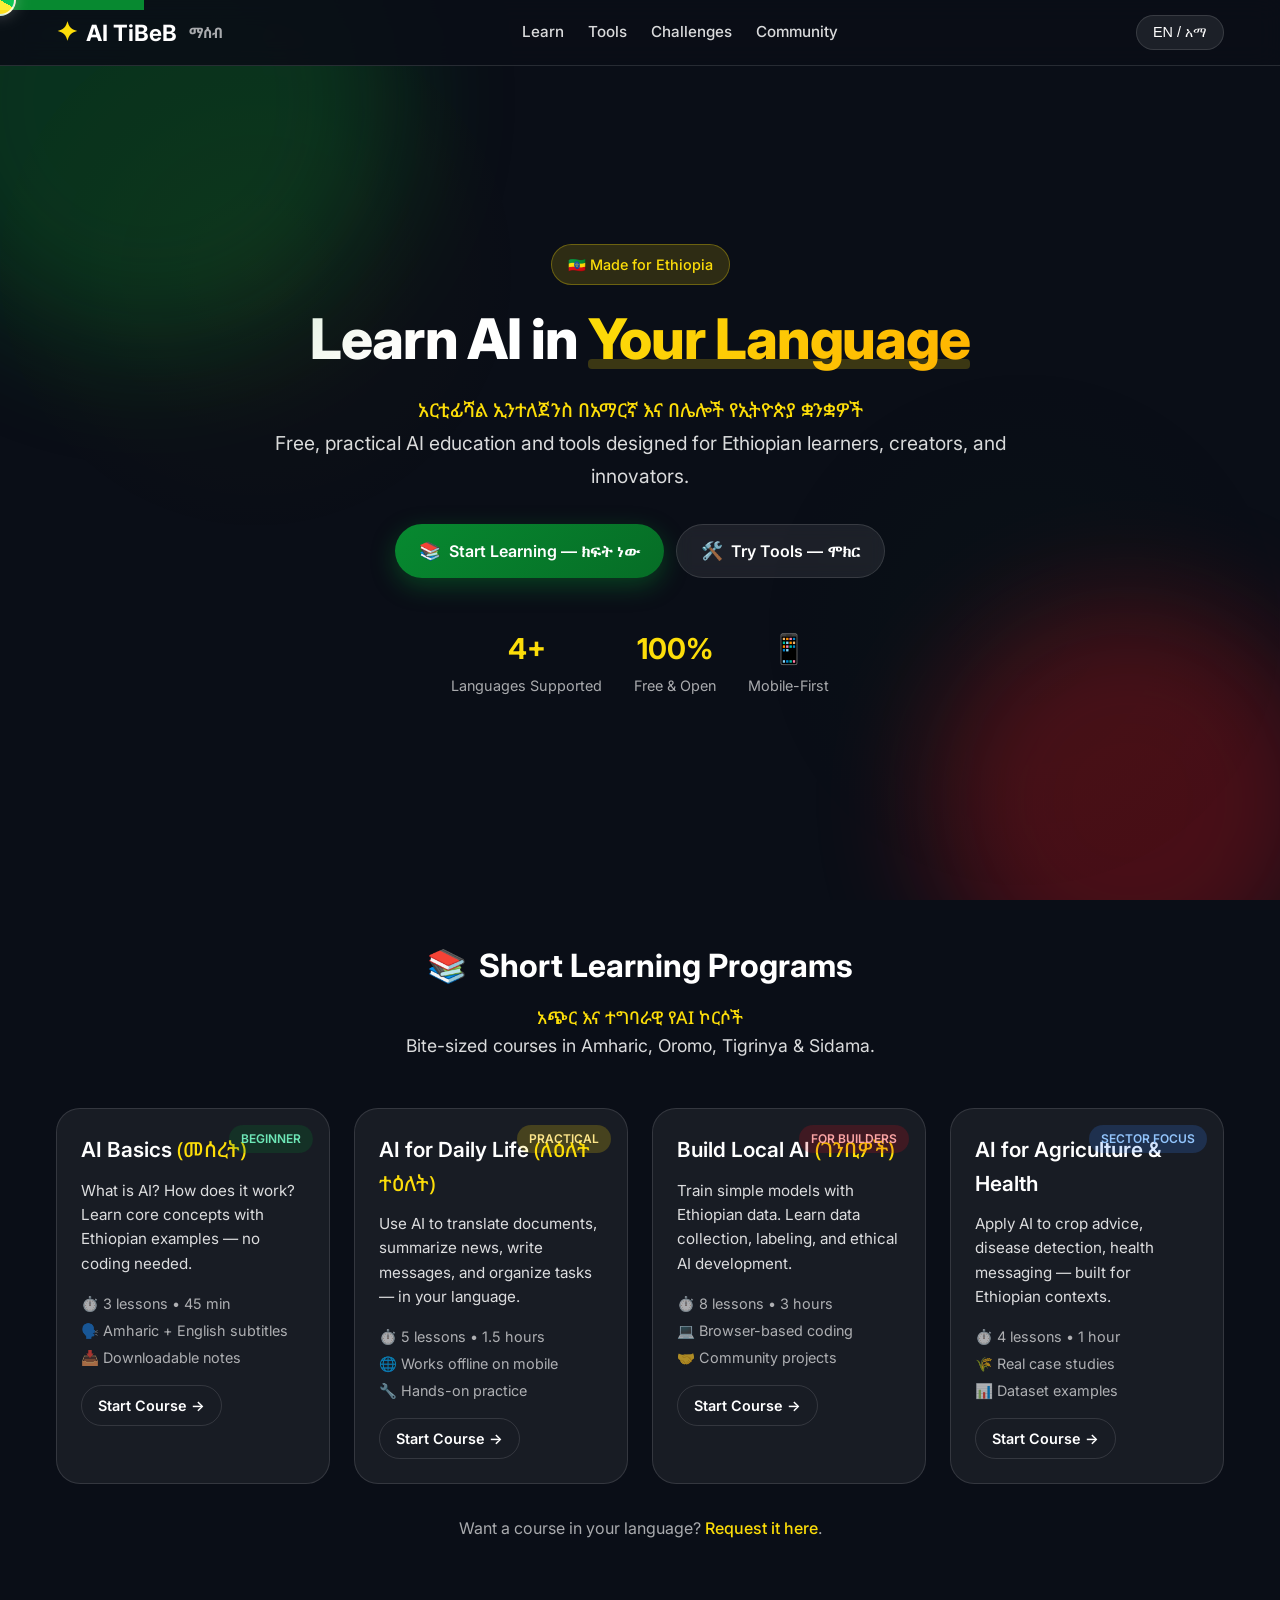
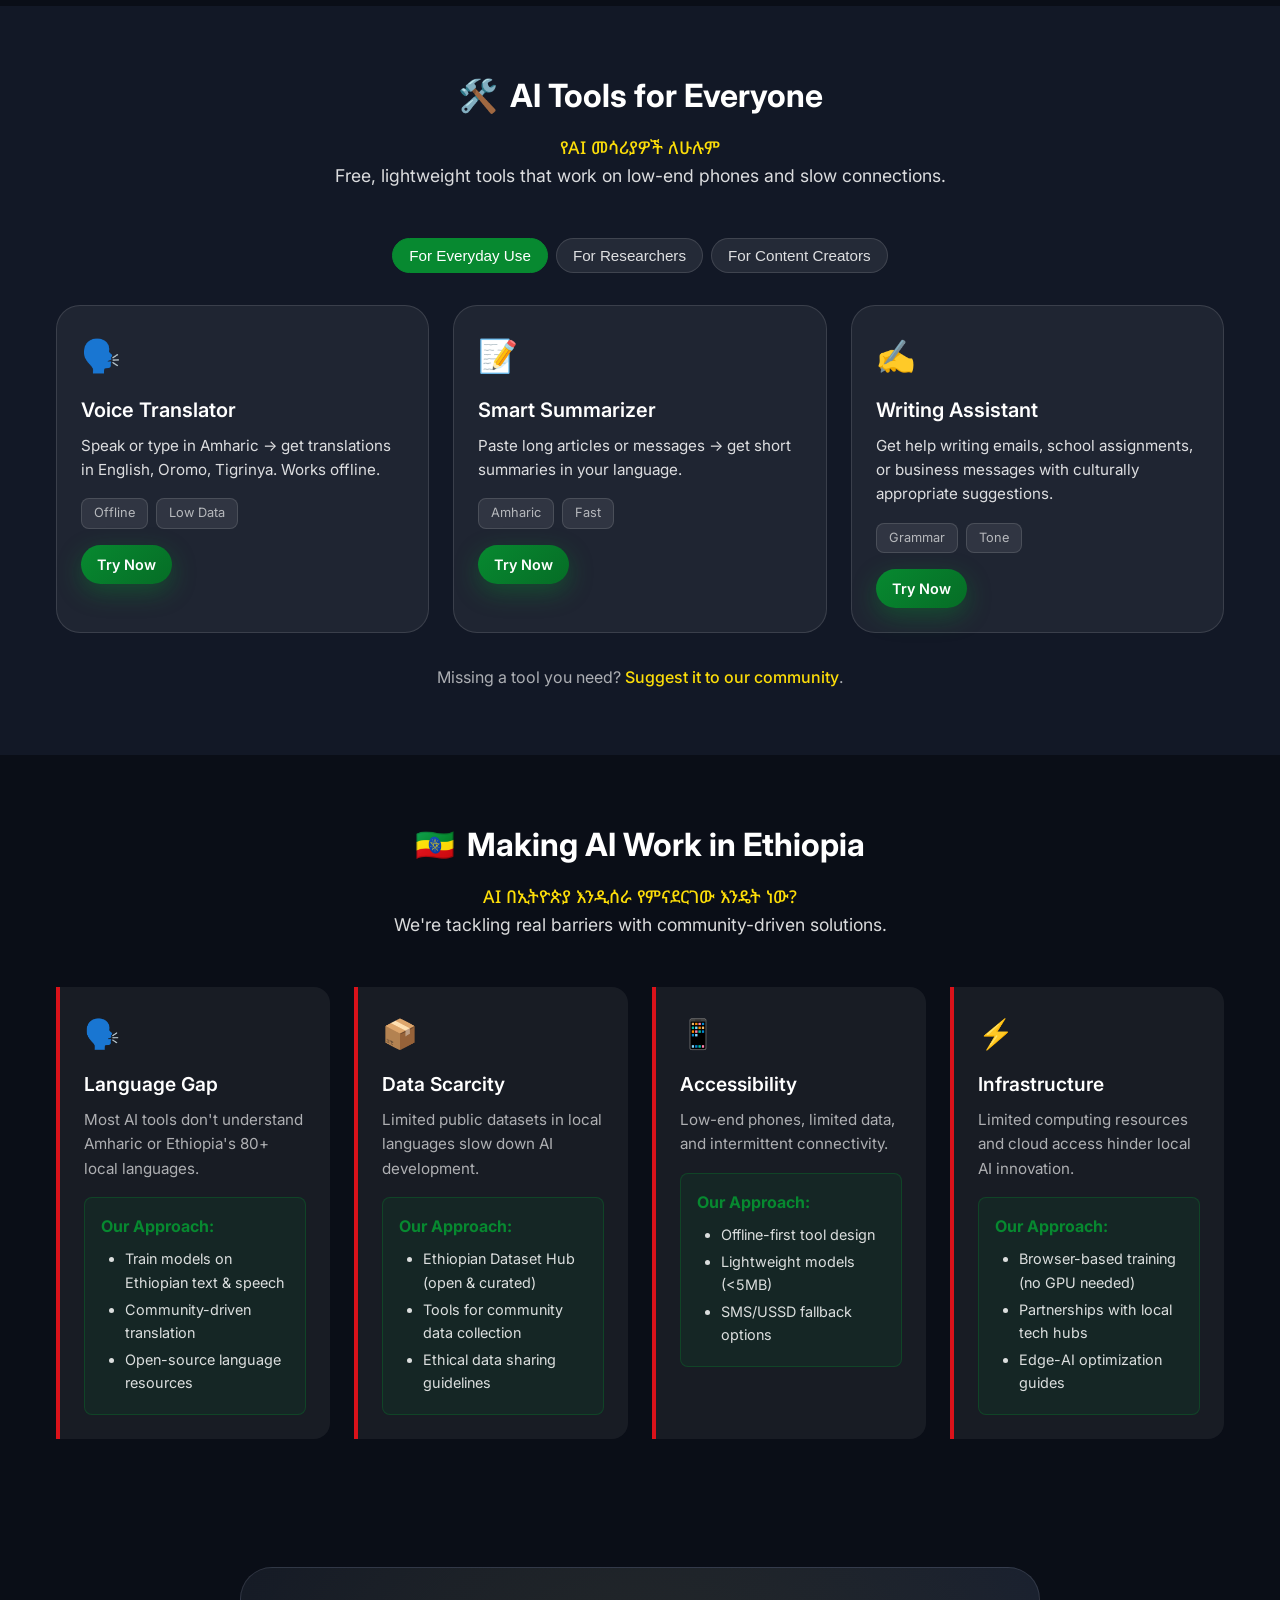
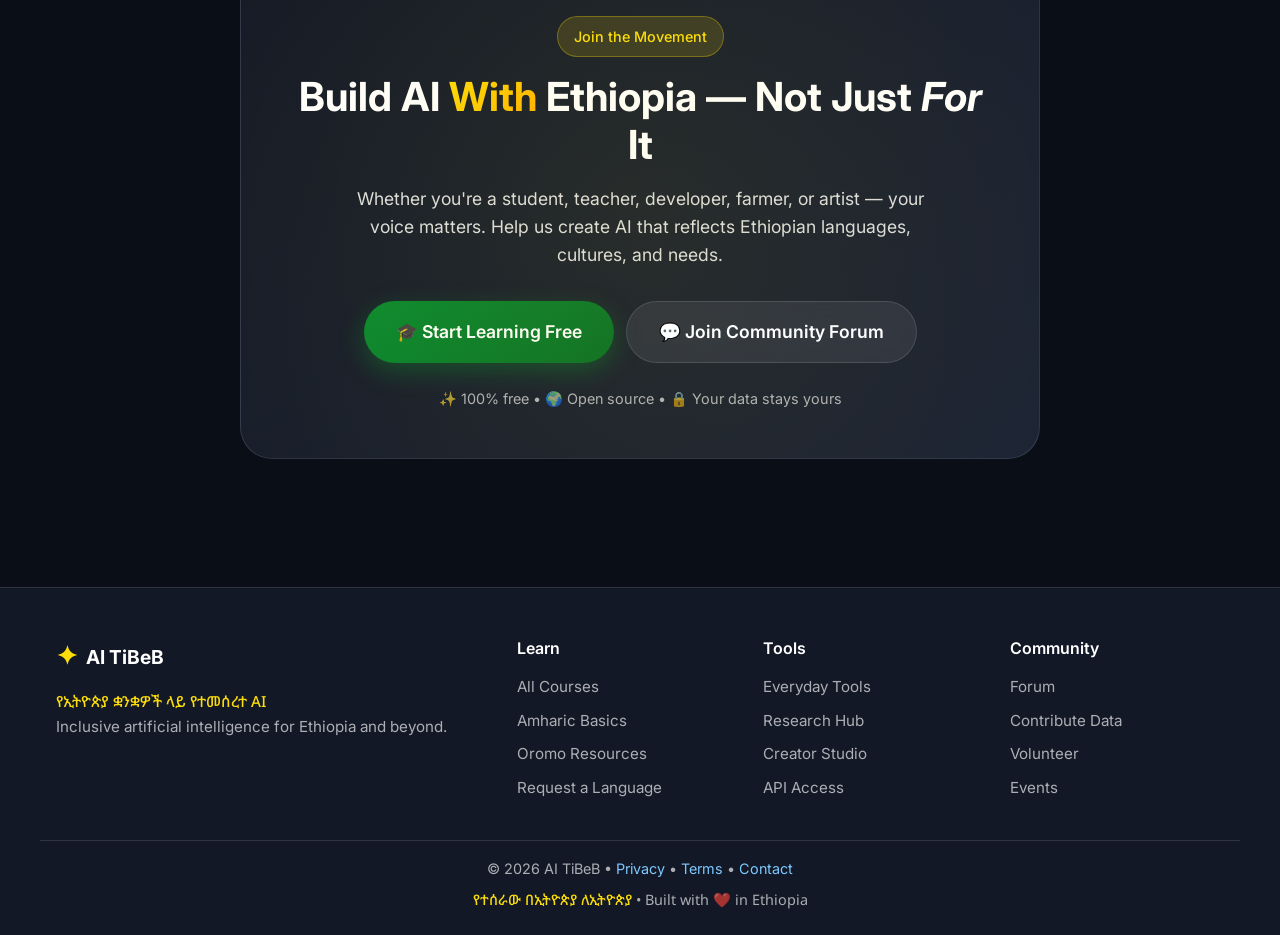
==== commit 3db14849: "Update index.html" ====
--- a/index.html
+++ b/index.html
@@ -6,25 +6,28 @@
   <meta name="description" content="AI TiBeB: Learn Artificial Intelligence in Amharic and Ethiopian local languages. Free courses, tools, and resources for everyone.">
   <title>AI TiBeB • ማሰብ — AI in Your Language</title>
   
-  <!-- Google Fonts: Inter + Noto Sans Ethiopic -->
+  <!-- Google Fonts -->
   <link href="https://fonts.googleapis.com/css2?family=Inter:wght@300;400;500;600;700&family=Noto+Sans+Ethiopic:wght@400;600;700&display=swap" rel="stylesheet">
   
-  <!-- External CSS -->
+  <!-- Styles -->
   <link rel="stylesheet" href="style.css">
 </head>
 <body>
 
-  <!-- Background Decorative Elements -->
+  <!-- Background Decorations -->
   <div class="bg-decoration">
     <div class="blob blob-1"></div>
     <div class="blob blob-2"></div>
     <div class="pattern-overlay"></div>
   </div>
 
-  <!-- Skip Link for Accessibility -->
+  <!-- Custom Cursor -->
+  <div class="eth-cursor" aria-hidden="true"></div>
+
+  <!-- Accessibility Skip Link -->
   <a href="#main-content" class="skip-link">Skip to content</a>
 
-  <!-- HEADER / NAV -->
+  <!-- HEADER -->
   <header class="site-header">
     <div class="container header-inner">
       <a href="#" class="logo" aria-label="AI TiBeB Home">
@@ -48,7 +51,7 @@
 
   <main id="main-content">
 
-    <!-- HERO SECTION -->
+    <!-- HERO -->
     <section class="hero">
       <div class="container hero-content">
         <div class="hero-badge">🇪🇹 Made for Ethiopia</div>
@@ -64,364 +67,138 @@
 
         <div class="hero-cta">
           <a href="#learn" class="btn btn-primary">
-            <span class="btn-icon">📚</span>
-            Start Learning — ክፍት ነው
+            <span class="btn-icon">📚</span> Start Learning — ክፍት ነው
           </a>
           <a href="#tools" class="btn btn-secondary">
-            <span class="btn-icon">🛠️</span>
-            Try Tools — ሞክር
+            <span class="btn-icon">🛠️</span> Try Tools — ሞክር
           </a>
         </div>
 
         <div class="hero-stats">
-          <div class="stat">
-            <span class="stat-number">4+</span>
-            <span class="stat-label">Languages Supported</span>
-          </div>
-          <div class="stat">
-            <span class="stat-number">100%</span>
-            <span class="stat-label">Free & Open</span>
-          </div>
-          <div class="stat">
-            <span class="stat-number">📱</span>
-            <span class="stat-label">Mobile-First</span>
-          </div>
-        </div>
-      </div>
-    </section>
-
-    <!-- LEARNING PROGRAMS -->
+          <div class="stat"><span class="stat-number">4+</span><span class="stat-label">Languages Supported</span></div>
+          <div class="stat"><span class="stat-number">100%</span><span class="stat-label">Free & Open</span></div>
+          <div class="stat"><span class="stat-number">📱</span><span class="stat-label">Mobile-First</span></div>
+        </div>
+      </div>
+    </section>
+
+    <!-- LEARNING -->
     <section id="learn" class="section">
       <div class="container">
         <div class="section-header">
-          <h2 class="section-title">
-            <span class="section-icon">📚</span>
-            Short Learning Programs
-          </h2>
-          <p class="section-subtitle">
-            <span class="amharic">አጭር እና ተግባራዊ የAI ኮርሶች</span><br>
-            Bite-sized courses in Amharic, Oromo, Tigrinya & Sidama — learn at your pace.
-          </p>
+          <h2 class="section-title"><span class="section-icon">📚</span> Short Learning Programs</h2>
+          <p class="section-subtitle"><span class="amharic">አጭር እና ተግባራዊ የAI ኮርሶች</span><br>Bite-sized courses in Amharic, Oromo, Tigrinya & Sidama.</p>
         </div>
 
         <div class="programs-grid">
-          
-          <!-- Program Card 1 -->
           <article class="program-card">
             <div class="card-badge beginner">Beginner</div>
             <h3>AI Basics <span class="amharic">(መሰረት)</span></h3>
-            <p class="program-desc">
-              What is AI? How does it work? Learn core concepts with Ethiopian examples — no coding needed.
-            </p>
-            <ul class="program-details">
-              <li>⏱️ 3 lessons • 45 min total</li>
-              <li>🗣️ Amharic + English subtitles</li>
-              <li>📥 Downloadable PDF notes</li>
-            </ul>
-            <a href="#" class="btn btn-sm btn-outline">Start Course →</a>
-          </article>
-
-          <!-- Program Card 2 -->
+            <p class="program-desc">What is AI? How does it work? Learn core concepts with Ethiopian examples — no coding needed.</p>
+            <ul class="program-details"><li>⏱️ 3 lessons • 45 min</li><li>🗣️ Amharic + English subtitles</li><li>📥 Downloadable notes</li></ul>
+            <a href="#" class="btn btn-sm btn-outline">Start Course →</a>
+          </article>
+
           <article class="program-card">
             <div class="card-badge intermediate">Practical</div>
             <h3>AI for Daily Life <span class="amharic">(ለዕለት ተዕለት)</span></h3>
-            <p class="program-desc">
-              Use AI to translate documents, summarize news, write messages, and organize tasks — in your language.
-            </p>
-            <ul class="program-details">
-              <li>⏱️ 5 lessons • 1.5 hours</li>
-              <li>🌐 Works offline on mobile</li>
-              <li>🔧 Hands-on tool practice</li>
-            </ul>
-            <a href="#" class="btn btn-sm btn-outline">Start Course →</a>
-          </article>
-
-          <!-- Program Card 3 -->
+            <p class="program-desc">Use AI to translate documents, summarize news, write messages, and organize tasks — in your language.</p>
+            <ul class="program-details"><li>⏱️ 5 lessons • 1.5 hours</li><li>🌐 Works offline on mobile</li><li>🔧 Hands-on practice</li></ul>
+            <a href="#" class="btn btn-sm btn-outline">Start Course →</a>
+          </article>
+
           <article class="program-card">
             <div class="card-badge advanced">For Builders</div>
             <h3>Build Local AI <span class="amharic">(ገንቢዎች)</span></h3>
-            <p class="program-desc">
-              Train simple models with Ethiopian data. Learn data collection, labeling, and ethical AI development.
-            </p>
-            <ul class="program-details">
-              <li>⏱️ 8 lessons • 3 hours</li>
-              <li>💻 Browser-based coding</li>
-              <li>🤝 Community projects</li>
-            </ul>
-            <a href="#" class="btn btn-sm btn-outline">Start Course →</a>
-          </article>
-
-          <!-- Program Card 4 -->
+            <p class="program-desc">Train simple models with Ethiopian data. Learn data collection, labeling, and ethical AI development.</p>
+            <ul class="program-details"><li>⏱️ 8 lessons • 3 hours</li><li>💻 Browser-based coding</li><li>🤝 Community projects</li></ul>
+            <a href="#" class="btn btn-sm btn-outline">Start Course →</a>
+          </article>
+
           <article class="program-card">
             <div class="card-badge sector">Sector Focus</div>
             <h3>AI for Agriculture & Health</h3>
-            <p class="program-desc">
-              Apply AI to crop advice, disease detection, health messaging — built for Ethiopian contexts.
-            </p>
-            <ul class="program-details">
-              <li>⏱️ 4 lessons • 1 hour</li>
-              <li>🌾 Real case studies</li>
-              <li>📊 Dataset examples included</li>
-            </ul>
-            <a href="#" class="btn btn-sm btn-outline">Start Course →</a>
-          </article>
-
-        </div>
-
-        <div class="section-cta">
-          <p>Want a course in your language? <a href="#community">Request it here</a>.</p>
-        </div>
-      </div>
-    </section>
-
-    <!-- TOOLS SECTION -->
+            <p class="program-desc">Apply AI to crop advice, disease detection, health messaging — built for Ethiopian contexts.</p>
+            <ul class="program-details"><li>⏱️ 4 lessons • 1 hour</li><li>🌾 Real case studies</li><li>📊 Dataset examples</li></ul>
+            <a href="#" class="btn btn-sm btn-outline">Start Course →</a>
+          </article>
+        </div>
+
+        <div class="section-cta"><p>Want a course in your language? <a href="#community">Request it here</a>.</p></div>
+      </div>
+    </section>
+
+    <!-- TOOLS -->
     <section id="tools" class="section alt-bg">
       <div class="container">
         <div class="section-header">
-          <h2 class="section-title">
-            <span class="section-icon">🛠️</span>
-            AI Tools for Everyone
-          </h2>
-          <p class="section-subtitle">
-            <span class="amharic">የAI መሳሪያዎች ለሁሉም</span><br>
-            Free, lightweight tools that work on low-end phones and slow connections.
-          </p>
-        </div>
-
-        <!-- Tools by Audience -->
+          <h2 class="section-title"><span class="section-icon">🛠️</span> AI Tools for Everyone</h2>
+          <p class="section-subtitle"><span class="amharic">የAI መሳሪያዎች ለሁሉም</span><br>Free, lightweight tools that work on low-end phones and slow connections.</p>
+        </div>
+
         <div class="tools-tabs">
           <button class="tab-btn active" data-tab="everyday">For Everyday Use</button>
           <button class="tab-btn" data-tab="researchers">For Researchers</button>
           <button class="tab-btn" data-tab="creators">For Content Creators</button>
         </div>
 
-        <!-- Tab Content: Everyday -->
         <div class="tab-panel active" id="everyday">
           <div class="tools-grid">
-            
-            <div class="tool-card">
-              <div class="tool-icon">🗣️</div>
-              <h3>Voice Translator</h3>
-              <p>Speak or type in Amharic → get translations in English, Oromo, Tigrinya. Works offline.</p>
-              <div class="tool-meta">
-                <span class="meta-tag">Offline</span>
-                <span class="meta-tag">Low Data</span>
-              </div>
-              <a href="#" class="btn btn-sm btn-primary">Try Now</a>
-            </div>
-
-            <div class="tool-card">
-              <div class="tool-icon">📝</div>
-              <h3>Smart Summarizer</h3>
-              <p>Paste long articles, reports, or messages → get short summaries in your language.</p>
-              <div class="tool-meta">
-                <span class="meta-tag">Amharic</span>
-                <span class="meta-tag">Fast</span>
-              </div>
-              <a href="#" class="btn btn-sm btn-primary">Try Now</a>
-            </div>
-
-            <div class="tool-card">
-              <div class="tool-icon">✍️</div>
-              <h3>Writing Assistant</h3>
-              <p>Get help writing emails, school assignments, or business messages — with culturally appropriate suggestions.</p>
-              <div class="tool-meta">
-                <span class="meta-tag">Grammar</span>
-                <span class="meta-tag">Tone</span>
-              </div>
-              <a href="#" class="btn btn-sm btn-primary">Try Now</a>
-            </div>
-
-          </div>
-        </div>
-
-        <!-- Tab Content: Researchers -->
+            <div class="tool-card"><div class="tool-icon">🗣️</div><h3>Voice Translator</h3><p>Speak or type in Amharic → get translations in English, Oromo, Tigrinya. Works offline.</p><div class="tool-meta"><span class="meta-tag">Offline</span><span class="meta-tag">Low Data</span></div><a href="#" class="btn btn-sm btn-primary">Try Now</a></div>
+            <div class="tool-card"><div class="tool-icon">📝</div><h3>Smart Summarizer</h3><p>Paste long articles or messages → get short summaries in your language.</p><div class="tool-meta"><span class="meta-tag">Amharic</span><span class="meta-tag">Fast</span></div><a href="#" class="btn btn-sm btn-primary">Try Now</a></div>
+            <div class="tool-card"><div class="tool-icon">✍️</div><h3>Writing Assistant</h3><p>Get help writing emails, school assignments, or business messages with culturally appropriate suggestions.</p><div class="tool-meta"><span class="meta-tag">Grammar</span><span class="meta-tag">Tone</span></div><a href="#" class="btn btn-sm btn-primary">Try Now</a></div>
+          </div>
+        </div>
+
         <div class="tab-panel" id="researchers">
           <div class="tools-grid">
-            
-            <div class="tool-card">
-              <div class="tool-icon">📊</div>
-              <h3>Ethiopian Dataset Hub</h3>
-              <p>Access open, curated datasets in Amharic, Oromo, and other local languages — for research and model training.</p>
-              <div class="tool-meta">
-                <span class="meta-tag">Open Data</span>
-                <span class="meta-tag">CC-BY</span>
-              </div>
-              <a href="#" class="btn btn-sm btn-primary">Explore Datasets</a>
-            </div>
-
-            <div class="tool-card">
-              <div class="tool-icon">🏷️</div>
-              <h3>Community Labeling Tool</h3>
-              <p>Help label text, audio, and images in local languages. Contribute to better AI for Ethiopia.</p>
-              <div class="tool-meta">
-                <span class="meta-tag">Collaborative</span>
-                <span class="meta-tag">Mobile</span>
-              </div>
-              <a href="#" class="btn btn-sm btn-primary">Start Labeling</a>
-            </div>
-
-            <div class="tool-card">
-              <div class="tool-icon">🧪</div>
-              <h3>Model Playground</h3>
-              <p>Test pre-trained Amharic NLP models in your browser — no setup, no GPU required.</p>
-              <div class="tool-meta">
-                <span class="meta-tag">No Code</span>
-                <span class="meta-tag">Browser</span>
-              </div>
-              <a href="#" class="btn btn-sm btn-primary">Open Playground</a>
-            </div>
-
-          </div>
-        </div>
-
-        <!-- Tab Content: Creators -->
+            <div class="tool-card"><div class="tool-icon">📊</div><h3>Ethiopian Dataset Hub</h3><p>Access open, curated datasets in Amharic, Oromo, and other local languages.</p><div class="tool-meta"><span class="meta-tag">Open Data</span><span class="meta-tag">CC-BY</span></div><a href="#" class="btn btn-sm btn-primary">Explore Datasets</a></div>
+            <div class="tool-card"><div class="tool-icon">🏷️</div><h3>Community Labeling Tool</h3><p>Help label text, audio, and images in local languages. Contribute to better AI.</p><div class="tool-meta"><span class="meta-tag">Collaborative</span><span class="meta-tag">Mobile</span></div><a href="#" class="btn btn-sm btn-primary">Start Labeling</a></div>
+            <div class="tool-card"><div class="tool-icon">🧪</div><h3>Model Playground</h3><p>Test pre-trained Amharic NLP models in your browser — no setup, no GPU required.</p><div class="tool-meta"><span class="meta-tag">No Code</span><span class="meta-tag">Browser</span></div><a href="#" class="btn btn-sm btn-primary">Open Playground</a></div>
+          </div>
+        </div>
+
         <div class="tab-panel" id="creators">
           <div class="tools-grid">
-            
-            <div class="tool-card">
-              <div class="tool-icon">🎬</div>
-              <h3>Script Generator</h3>
-              <p>Create video scripts, social media posts, or educational content in Amharic with AI assistance.</p>
-              <div class="tool-meta">
-                <span class="meta-tag">Creative</span>
-                <span class="meta-tag">Templates</span>
-              </div>
-              <a href="#" class="btn btn-sm btn-primary">Create Content</a>
-            </div>
-
-            <div class="tool-card">
-              <div class="tool-icon">🔊</div>
-              <h3>Text-to-Speech (Local Voices)</h3>
-              <p>Convert Amharic text to natural-sounding speech with Ethiopian accent options.</p>
-              <div class="tool-meta">
-                <span class="meta-tag">Audio</span>
-                <span class="meta-tag">Download</span>
-              </div>
-              <a href="#" class="btn btn-sm btn-primary">Generate Speech</a>
-            </div>
-
-            <div class="tool-card">
-              <div class="tool-icon">🌐</div>
-              <h3>Multilingual Publisher</h3>
-              <p>Publish content once → auto-translate and adapt for Amharic, Oromo, Tigrinya audiences.</p>
-              <div class="tool-meta">
-                <span class="meta-tag">Auto-Translate</span>
-                <span class="meta-tag">SEO</span>
-              </div>
-              <a href="#" class="btn btn-sm btn-primary">Start Publishing</a>
-            </div>
-
-          </div>
-        </div>
-
-        <div class="section-cta">
-          <p>Missing a tool you need? <a href="#community">Suggest it to our community</a>.</p>
-        </div>
-      </div>
-    </section>
-
-    <!-- CHALLENGES & SOLUTIONS -->
+            <div class="tool-card"><div class="tool-icon">🎬</div><h3>Script Generator</h3><p>Create video scripts, social posts, or educational content in Amharic with AI assistance.</p><div class="tool-meta"><span class="meta-tag">Creative</span><span class="meta-tag">Templates</span></div><a href="#" class="btn btn-sm btn-primary">Create Content</a></div>
+            <div class="tool-card"><div class="tool-icon">🔊</div><h3>Text-to-Speech (Local Voices)</h3><p>Convert Amharic text to natural-sounding speech with Ethiopian accent options.</p><div class="tool-meta"><span class="meta-tag">Audio</span><span class="meta-tag">Download</span></div><a href="#" class="btn btn-sm btn-primary">Generate Speech</a></div>
+            <div class="tool-card"><div class="tool-icon">🌐</div><h3>Multilingual Publisher</h3><p>Publish once → auto-translate and adapt for Amharic, Oromo, Tigrinya audiences.</p><div class="tool-meta"><span class="meta-tag">Auto-Translate</span><span class="meta-tag">SEO</span></div><a href="#" class="btn btn-sm btn-primary">Start Publishing</a></div>
+          </div>
+        </div>
+
+        <div class="section-cta"><p>Missing a tool you need? <a href="#community">Suggest it to our community</a>.</p></div>
+      </div>
+    </section>
+
+    <!-- CHALLENGES -->
     <section id="challenges" class="section">
       <div class="container">
         <div class="section-header">
-          <h2 class="section-title">
-            <span class="section-icon">🇪🇹</span>
-            Making AI Work in Ethiopia
-          </h2>
-          <p class="section-subtitle">
-            <span class="amharic">AI በኢትዮጵያ እንዲሰራ የምናደርገው እንዴት ነው?</span><br>
-            We're tackling real barriers — with practical, community-driven solutions.
-          </p>
+          <h2 class="section-title"><span class="section-icon">🇪🇹</span> Making AI Work in Ethiopia</h2>
+          <p class="section-subtitle"><span class="amharic">AI በኢትዮጵያ እንዲሰራ የምናደርገው እንዴት ነው?</span><br>We're tackling real barriers with community-driven solutions.</p>
         </div>
 
         <div class="solutions-grid">
-          
-          <div class="solution-card">
-            <div class="solution-icon">🗣️</div>
-            <h3>Challenge: Language Gap</h3>
-            <p class="challenge-desc">Most AI tools don't understand Amharic or Ethiopia's 80+ local languages.</p>
-            <div class="solution-box">
-              <strong>Our Approach:</strong>
-              <ul>
-                <li>Train models on Ethiopian text & speech</li>
-                <li>Community-driven translation & validation</li>
-                <li>Open-source language resources</li>
-              </ul>
-            </div>
-          </div>
-
-          <div class="solution-card">
-            <div class="solution-icon">📦</div>
-            <h3>Challenge: Data Scarcity</h3>
-            <p class="challenge-desc">Limited public datasets in local languages slow down AI development.</p>
-            <div class="solution-box">
-              <strong>Our Approach:</strong>
-              <ul>
-                <li>Ethiopian Dataset Hub (open & curated)</li>
-                <li>Tools for community data collection</li>
-                <li>Ethical data sharing guidelines</li>
-              </ul>
-            </div>
-          </div>
-
-          <div class="solution-card">
-            <div class="solution-icon">📱</div>
-            <h3>Challenge: Accessibility</h3>
-            <p class="challenge-desc">Many users have low-end phones, limited data, or intermittent connectivity.</p>
-            <div class="solution-box">
-              <strong>Our Approach:</strong>
-              <ul>
-                <li>Offline-first tool design</li>
-                <li>Lightweight models (<5MB)</li>
-                <li>SMS/USSD fallback options</li>
-              </ul>
-            </div>
-          </div>
-
-          <div class="solution-card">
-            <div class="solution-icon">⚡</div>
-            <h3>Challenge: Infrastructure</h3>
-            <p class="challenge-desc">Limited computing resources and cloud access hinder local AI innovation.</p>
-            <div class="solution-box">
-              <strong>Our Approach:</strong>
-              <ul>
-                <li>Browser-based training (no GPU needed)</li>
-                <li>Partnerships with local tech hubs</li>
-                <li>Edge-AI optimization guides</li>
-              </ul>
-            </div>
-          </div>
-
-        </div>
-      </div>
-    </section>
-
-    <!-- COMMUNITY & CTA -->
+          <div class="solution-card"><div class="solution-icon">🗣️</div><h3>Language Gap</h3><p class="challenge-desc">Most AI tools don't understand Amharic or Ethiopia's 80+ local languages.</p><div class="solution-box"><strong>Our Approach:</strong><ul><li>Train models on Ethiopian text & speech</li><li>Community-driven translation</li><li>Open-source language resources</li></ul></div></div>
+          <div class="solution-card"><div class="solution-icon">📦</div><h3>Data Scarcity</h3><p class="challenge-desc">Limited public datasets in local languages slow down AI development.</p><div class="solution-box"><strong>Our Approach:</strong><ul><li>Ethiopian Dataset Hub (open & curated)</li><li>Tools for community data collection</li><li>Ethical data sharing guidelines</li></ul></div></div>
+          <div class="solution-card"><div class="solution-icon">📱</div><h3>Accessibility</h3><p class="challenge-desc">Low-end phones, limited data, and intermittent connectivity.</p><div class="solution-box"><strong>Our Approach:</strong><ul><li>Offline-first tool design</li><li>Lightweight models (<5MB)</li><li>SMS/USSD fallback options</li></ul></div></div>
+          <div class="solution-card"><div class="solution-icon">⚡</div><h3>Infrastructure</h3><p class="challenge-desc">Limited computing resources and cloud access hinder local AI innovation.</p><div class="solution-box"><strong>Our Approach:</strong><ul><li>Browser-based training (no GPU needed)</li><li>Partnerships with local tech hubs</li><li>Edge-AI optimization guides</li></ul></div></div>
+        </div>
+      </div>
+    </section>
+
+    <!-- CTA -->
     <section id="community" class="section cta-section">
       <div class="container">
         <div class="cta-card">
           <div class="cta-badge">Join the Movement</div>
-          <h2 class="cta-title">
-            Build AI <span class="highlight">With</span> Ethiopia — Not Just <em>For</em> It
-          </h2>
-          <p class="cta-desc">
-            Whether you're a student, teacher, developer, farmer, or artist — your voice matters. 
-            Help us create AI that reflects Ethiopian languages, cultures, and needs.
-          </p>
-          
+          <h2 class="cta-title">Build AI <span class="highlight">With</span> Ethiopia — Not Just <em>For</em> It</h2>
+          <p class="cta-desc">Whether you're a student, teacher, developer, farmer, or artist — your voice matters. Help us create AI that reflects Ethiopian languages, cultures, and needs.</p>
           <div class="cta-actions">
-            <a href="#learn" class="btn btn-primary btn-lg">
-              🎓 Start Learning Free
-            </a>
-            <a href="#" class="btn btn-secondary btn-lg">
-              💬 Join Community Forum
-            </a>
-          </div>
-
-          <div class="cta-trust">
-            <p>✨ 100% free • 🌍 Open source • 🔒 Your data stays yours</p>
-          </div>
+            <a href="#learn" class="btn btn-primary btn-lg">🎓 Start Learning Free</a>
+            <a href="#" class="btn btn-secondary btn-lg">💬 Join Community Forum</a>
+          </div>
+          <div class="cta-trust">✨ 100% free • 🌍 Open source • 🔒 Your data stays yours</div>
         </div>
       </div>
     </section>
@@ -431,105 +208,70 @@
   <!-- FOOTER -->
   <footer class="site-footer">
     <div class="container footer-grid">
-      
       <div class="footer-brand">
-        <a href="#" class="logo logo-small">
-          <span class="logo-icon">✦</span>
-          AI TiBeB
-        </a>
-        <p class="footer-tagline">
-          <span class="amharic">የኢትዮጵያ ቋንቋዎች ላይ የተመሰረተ AI</span><br>
-          Inclusive artificial intelligence for Ethiopia and beyond.
-        </p>
-      </div>
-
-      <div class="footer-links">
-        <h4>Learn</h4>
-        <ul>
-          <li><a href="#learn">All Courses</a></li>
-          <li><a href="#">Amharic Basics</a></li>
-          <li><a href="#">Oromo Resources</a></li>
-          <li><a href="#">Request a Language</a></li>
-        </ul>
-      </div>
-
-      <div class="footer-links">
-        <h4>Tools</h4>
-        <ul>
-          <li><a href="#tools">Everyday Tools</a></li>
-          <li><a href="#">Research Hub</a></li>
-          <li><a href="#">Creator Studio</a></li>
-          <li><a href="#">API Access</a></li>
-        </ul>
-      </div>
-
-      <div class="footer-links">
-        <h4>Community</h4>
-        <ul>
-          <li><a href="#community">Forum</a></li>
-          <li><a href="#">Contribute Data</a></li>
-          <li><a href="#">Volunteer</a></li>
-          <li><a href="#">Events</a></li>
-        </ul>
-      </div>
-
+        <a href="#" class="logo logo-small"><span class="logo-icon">✦</span> AI TiBeB</a>
+        <p class="footer-tagline"><span class="amharic">የኢትዮጵያ ቋንቋዎች ላይ የተመሰረተ AI</span><br>Inclusive artificial intelligence for Ethiopia and beyond.</p>
+      </div>
+      <div class="footer-links"><h4>Learn</h4><ul><li><a href="#learn">All Courses</a></li><li><a href="#">Amharic Basics</a></li><li><a href="#">Oromo Resources</a></li><li><a href="#">Request a Language</a></li></ul></div>
+      <div class="footer-links"><h4>Tools</h4><ul><li><a href="#tools">Everyday Tools</a></li><li><a href="#">Research Hub</a></li><li><a href="#">Creator Studio</a></li><li><a href="#">API Access</a></li></ul></div>
+      <div class="footer-links"><h4>Community</h4><ul><li><a href="#community">Forum</a></li><li><a href="#">Contribute Data</a></li><li><a href="#">Volunteer</a></li><li><a href="#">Events</a></li></ul></div>
     </div>
-
     <div class="container footer-bottom">
-      <p>
-        © <span id="year"></span> AI TiBeB • 
-        <a href="#">Privacy</a> • 
-        <a href="#">Terms</a> • 
-        <a href="#">Contact</a>
-      </p>
-      <p class="footer-amharic">
-        <span class="amharic">የተሰራው በኢትዮጵያ ለኢትዮጵያ</span> • Built with ❤️ in Ethiopia
-      </p>
+      <p>© <span id="year"></span> AI TiBeB • <a href="#">Privacy</a> • <a href="#">Terms</a> • <a href="#">Contact</a></p>
+      <p class="footer-amharic"><span class="amharic">የተሰራው በኢትዮጵያ ለኢትዮጵያ</span> • Built with ❤️ in Ethiopia</p>
     </div>
   </footer>
 
-  <!-- JavaScript for Interactions -->
+  <!-- JavaScript -->
   <script>
-    // Set current year in footer
+    // Year
     document.getElementById('year').textContent = new Date().getFullYear();
 
-    // Tab Switching for Tools Section
-    document.querySelectorAll('.tab-btn').forEach(button => {
-      button.addEventListener('click', () => {
-        // Remove active class from all
-        document.querySelectorAll('.tab-btn').forEach(btn => btn.classList.remove('active'));
-        document.querySelectorAll('.tab-panel').forEach(panel => panel.classList.remove('active'));
-        
-        // Add active to clicked
-        button.classList.add('active');
-        const tabId = button.getAttribute('data-tab');
-        document.getElementById(tabId).classList.add('active');
+    // Tabs
+    document.querySelectorAll('.tab-btn').forEach(btn => {
+      btn.addEventListener('click', () => {
+        document.querySelectorAll('.tab-btn').forEach(b => b.classList.remove('active'));
+        document.querySelectorAll('.tab-panel').forEach(p => p.classList.remove('active'));
+        btn.classList.add('active');
+        document.getElementById(btn.dataset.tab).classList.add('active');
       });
     });
 
-    // Simple Language Toggle (Demo)
+    // Language Toggle (Demo)
     document.querySelector('.lang-toggle')?.addEventListener('click', function() {
       const active = this.querySelector('.lang-active');
       const alt = this.querySelector('.lang-alt');
-      // Swap text for demo
       const temp = active.textContent;
       active.textContent = alt.textContent;
       alt.textContent = temp;
-      // In production: load translated content or redirect
-      alert('Language toggle demo — in production, this would load Amharic content.');
     });
 
-    // Scroll Animation Observer (Simple)
+    // Scroll Animations
     const observer = new IntersectionObserver((entries) => {
       entries.forEach(entry => {
-        if (entry.isIntersecting) {
-          entry.target.classList.add('in-view');
-        }
+        if (entry.isIntersecting) entry.target.classList.add('in-view');
       });
     }, { threshold: 0.1 });
-
-    document.querySelectorAll('.program-card, .tool-card, .solution-card').forEach(el => {
-      observer.observe(el);
+    document.querySelectorAll('.program-card, .tool-card, .solution-card').forEach(el => observer.observe(el));
+
+    // 🟢 Custom Ethiopian Cursor
+    const cursor = document.querySelector('.eth-cursor');
+    let mouseX = 0, mouseY = 0, cursorX = 0, cursorY = 0;
+    const ease = 0.15;
+
+    document.addEventListener('mousemove', e => { mouseX = e.clientX; mouseY = e.clientY; });
+    function animateCursor() {
+      cursorX += (mouseX - cursorX) * ease;
+      cursorY += (mouseY - cursorY) * ease;
+      cursor.style.left = cursorX + 'px';
+      cursor.style.top = cursorY + 'px';
+      requestAnimationFrame(animateCursor);
+    }
+    animateCursor();
+
+    document.querySelectorAll('a, button, .program-card, .tool-card, .solution-card, input, textarea').forEach(el => {
+      el.addEventListener('mouseenter', () => cursor.classList.add('hovering'));
+      el.addEventListener('mouseleave', () => cursor.classList.remove('hovering'));
     });
   </script>
 </body>
--- a/style.css
+++ b/style.css
@@ -1,178 +1,252 @@
-* {
-  margin: 0;
-  padding: 0;
-  box-sizing: border-box;
-  font-family: 'Inter', sans-serif;
-}
-
+/* ========================================
+   AI TiBeB — style.css
+   "ማሰብ" — AI in Ethiopian Languages
+   ======================================== */
+
+:root {
+  --eth-green: #078930;
+  --eth-yellow: #FCDD09;
+  --eth-red: #DA121A;
+  
+  --bg-primary: #0a0e17;
+  --bg-secondary: #121826;
+  --bg-tertiary: #1a2235;
+  --bg-card: rgba(255, 255, 255, 0.06);
+  
+  --text-primary: #ffffff;
+  --text-secondary: rgba(255, 255, 255, 0.85);
+  --text-muted: rgba(255, 255, 255, 0.65);
+  --text-link: #7ec8ff;
+  
+  --glass: rgba(255, 255, 255, 0.08);
+  --glass-border: rgba(255, 255, 255, 0.12);
+  --glass-hover: rgba(255, 255, 255, 0.15);
+  
+  --shadow-sm: 0 4px 12px rgba(0,0,0,0.3);
+  --shadow-md: 0 8px 30px rgba(0,0,0,0.4);
+  --glow-yellow: 0 0 25px rgba(252, 221, 9, 0.25);
+  
+  --transition: all 0.3s cubic-bezier(0.16, 1, 0.3, 1);
+  --transition-fast: all 0.15s ease;
+  
+  --space-1: 0.25rem; --space-2: 0.5rem; --space-3: 0.75rem;
+  --space-4: 1rem; --space-5: 1.5rem; --space-6: 2rem;
+  --space-7: 3rem; --space-8: 4rem;
+  
+  --radius-sm: 8px; --radius-md: 16px; --radius-lg: 24px;
+  --radius-xl: 32px; --radius-full: 999px;
+  
+  --font-sans: 'Inter', -apple-system, sans-serif;
+  --font-amharic: 'Noto Sans Ethiopic', sans-serif;
+  
+  --z-bg: 0; --z-content: 10; --z-header: 100; --z-modal: 1000; --z-cursor: 9999;
+}
+
+*, *::before, *::after { box-sizing: border-box; margin: 0; padding: 0; }
+html { scroll-behavior: smooth; scroll-padding-top: 5rem; }
 body {
-  background: #ffffff;
-  color: #1a1a1a;
+  font-family: var(--font-sans);
+  background: var(--bg-primary);
+  color: var(--text-primary);
   line-height: 1.6;
-}
-
-/* SECTION BASE */
-section {
-  margin: 60px auto;
-  max-width: 1200px;
-  padding: 80px 30px;
-  border-radius: 30px;
-  position: relative;
-  overflow: hidden;
-}
-
-/* TIBEB-INSPIRED BACKGROUND */
-.pattern {
-  position: absolute;
-  inset: 0;
-  background-image: repeating-linear-gradient(
-    45deg,
-    rgba(0, 119, 255, 0.06) 0px,
-    rgba(0, 119, 255, 0.06) 2px,
-    transparent 2px,
-    transparent 24px
+  overflow-x: hidden;
+  -webkit-font-smoothing: antialiased;
+}
+
+.amharic { font-family: var(--font-amharic); font-weight: 500; color: var(--eth-yellow); }
+a { color: var(--text-link); text-decoration: none; transition: var(--transition-fast); }
+a:hover { color: var(--eth-yellow); }
+::selection { background: var(--eth-yellow); color: var(--bg-primary); }
+
+.skip-link {
+  position: absolute; top: -40px; left: 0; background: var(--eth-green); color: white;
+  padding: var(--space-3) var(--space-4); z-index: var(--z-modal); transition: top 0.2s;
+}
+.skip-link:focus { top: 0; }
+
+/* Background */
+.bg-decoration { position: fixed; inset: 0; pointer-events: none; z-index: var(--z-bg); overflow: hidden; }
+.blob { position: absolute; border-radius: 50%; filter: blur(60px); opacity: 0.3; animation: float 25s infinite ease-in-out; }
+.blob-1 { width: 500px; height: 500px; background: var(--eth-green); top: -150px; left: -100px; }
+.blob-2 { width: 400px; height: 400px; background: var(--eth-red); bottom: -100px; right: -50px; animation-delay: -10s; }
+@keyframes float { 0%,100%{transform:translate(0,0) scale(1);} 33%{transform:translate(30px,-20px) scale(1.05);} 66%{transform:translate(-20px,30px) scale(0.95);} }
+.pattern-overlay { position: absolute; inset: 0; background: radial-gradient(circle at 20% 30%, rgba(252,221,9,0.04) 0%, transparent 25%), radial-gradient(circle at 80% 70%, rgba(7,137,48,0.04) 0%, transparent 25%); opacity: 0.7; }
+
+.container { width: 100%; max-width: 1200px; margin: 0 auto; padding: 0 var(--space-4); }
+.section { padding: var(--space-8) 0; }
+.section.alt-bg { background: var(--bg-secondary); }
+
+/* Header */
+.site-header { position: sticky; top: 0; background: rgba(10,14,23,0.9); backdrop-filter: blur(12px); border-bottom: 1px solid var(--glass-border); z-index: var(--z-header); padding: var(--space-3) 0; }
+.header-inner { display: flex; align-items: center; justify-content: space-between; gap: var(--space-4); flex-wrap: wrap; }
+.logo { display: flex; align-items: center; gap: var(--space-2); font-weight: 700; font-size: 1.4rem; color: var(--text-primary); }
+.logo-icon { color: var(--eth-yellow); font-size: 1.6rem; }
+.logo-sub { font-family: var(--font-amharic); font-size: 0.9rem; color: var(--text-muted); margin-left: var(--space-1); }
+.nav { display: flex; gap: var(--space-5); align-items: center; }
+.nav a { color: var(--text-secondary); font-weight: 500; font-size: 0.95rem; }
+.lang-toggle { background: var(--glass); border: 1px solid var(--glass-border); color: var(--text-primary); padding: var(--space-2) var(--space-4); border-radius: var(--radius-full); font-size: 0.9rem; cursor: pointer; transition: var(--transition-fast); }
+.lang-toggle:hover { background: var(--glass-hover); border-color: var(--eth-yellow); }
+
+/* Hero */
+.hero { min-height: 90vh; display: flex; align-items: center; padding: var(--space-7) 0; }
+.hero-content { max-width: 800px; text-align: center; margin: 0 auto; }
+.hero-badge { display: inline-flex; align-items: center; gap: var(--space-2); background: rgba(252,221,9,0.15); color: var(--eth-yellow); padding: var(--space-2) var(--space-4); border-radius: var(--radius-full); font-size: 0.9rem; font-weight: 500; margin-bottom: var(--space-5); border: 1px solid rgba(252,221,9,0.3); }
+.hero-title { font-size: clamp(2.2rem, 5vw, 3.5rem); font-weight: 800; line-height: 1.1; margin-bottom: var(--space-5); letter-spacing: -0.02em; }
+.highlight { background: linear-gradient(135deg, var(--eth-yellow), #ffb300); -webkit-background-clip: text; background-clip: text; color: transparent; position: relative; }
+.highlight::after { content: ""; position: absolute; bottom: 4px; left: 0; width: 100%; height: 10px; background: rgba(252,221,9,0.2); border-radius: 4px; z-index: -1; }
+.hero-tagline { font-size: 1.2rem; color: var(--text-secondary); margin-bottom: var(--space-6); line-height: 1.7; }
+.hero-cta { display: flex; gap: var(--space-3); justify-content: center; flex-wrap: wrap; margin-bottom: var(--space-7); }
+.hero-stats { display: flex; justify-content: center; gap: var(--space-6); flex-wrap: wrap; }
+.stat { text-align: center; }
+.stat-number { display: block; font-size: 1.8rem; font-weight: 700; color: var(--eth-yellow); }
+.stat-label { font-size: 0.9rem; color: var(--text-muted); }
+
+/* Buttons */
+.btn { display: inline-flex; align-items: center; justify-content: center; gap: var(--space-2); padding: var(--space-3) var(--space-5); border-radius: var(--radius-full); font-weight: 600; font-size: 1rem; cursor: pointer; transition: var(--transition); border: none; text-align: center; white-space: nowrap; }
+.btn-primary { background: linear-gradient(135deg, var(--eth-green), #066d26); color: white; box-shadow: 0 8px 25px rgba(7,137,48,0.4); }
+.btn-primary:hover { transform: translateY(-2px); box-shadow: 0 12px 35px rgba(7,137,48,0.6), var(--glow-yellow); }
+.btn-secondary { background: var(--glass); color: var(--text-primary); border: 1px solid var(--glass-border); backdrop-filter: blur(8px); }
+.btn-secondary:hover { background: var(--glass-hover); border-color: var(--eth-yellow); transform: translateY(-2px); }
+.btn-outline { background: transparent; border: 1px solid var(--glass-border); color: var(--text-primary); }
+.btn-outline:hover { border-color: var(--eth-green); background: rgba(7,137,48,0.1); }
+.btn-sm { padding: var(--space-2) var(--space-4); font-size: 0.9rem; }
+.btn-lg { padding: var(--space-4) var(--space-6); font-size: 1.1rem; }
+.btn-icon { font-size: 1.1em; }
+
+/* Sections */
+.section-header { text-align: center; max-width: 700px; margin: 0 auto var(--space-7); }
+.section-title { font-size: 2rem; font-weight: 700; margin-bottom: var(--space-3); display: flex; align-items: center; justify-content: center; gap: var(--space-3); }
+.section-subtitle { color: var(--text-secondary); font-size: 1.1rem; line-height: 1.6; }
+.section-cta { text-align: center; margin-top: var(--space-6); color: var(--text-muted); }
+.section-cta a { color: var(--eth-yellow); font-weight: 500; }
+
+/* Programs */
+.programs-grid { display: grid; grid-template-columns: repeat(auto-fit, minmax(260px, 1fr)); gap: var(--space-5); }
+.program-card { background: var(--bg-card); border: 1px solid var(--glass-border); border-radius: var(--radius-lg); padding: var(--space-5); transition: var(--transition); position: relative; overflow: hidden; }
+.program-card:hover { transform: translateY(-4px); border-color: rgba(252,221,9,0.4); box-shadow: var(--shadow-md), var(--glow-yellow); }
+.card-badge { position: absolute; top: var(--space-4); right: var(--space-4); padding: var(--space-1) var(--space-3); border-radius: var(--radius-full); font-size: 0.75rem; font-weight: 600; text-transform: uppercase; }
+.card-badge.beginner { background: rgba(7,137,48,0.2); color: #6ee7b7; }
+.card-badge.intermediate { background: rgba(252,221,9,0.2); color: #fde68a; }
+.card-badge.advanced { background: rgba(218,18,26,0.2); color: #fca5a5; }
+.card-badge.sector { background: rgba(59,130,246,0.2); color: #93c5fd; }
+.program-card h3 { font-size: 1.3rem; margin-bottom: var(--space-3); font-weight: 600; }
+.program-desc { color: var(--text-secondary); margin-bottom: var(--space-4); font-size: 0.95rem; }
+.program-details { list-style: none; margin-bottom: var(--space-4); font-size: 0.9rem; color: var(--text-muted); }
+.program-details li { margin-bottom: var(--space-1); }
+
+/* Tools */
+.tools-tabs { display: flex; justify-content: center; gap: var(--space-2); margin-bottom: var(--space-6); flex-wrap: wrap; }
+.tab-btn { background: var(--glass); border: 1px solid var(--glass-border); color: var(--text-secondary); padding: var(--space-2) var(--space-4); border-radius: var(--radius-full); font-size: 0.95rem; cursor: pointer; transition: var(--transition-fast); }
+.tab-btn.active, .tab-btn:hover { background: var(--eth-green); color: white; border-color: var(--eth-green); }
+.tab-panel { display: none; animation: fadeIn 0.4s ease; }
+.tab-panel.active { display: grid; }
+@keyframes fadeIn { from { opacity:0; transform:translateY(10px); } to { opacity:1; transform:translateY(0); } }
+.tools-grid { display: grid; grid-template-columns: repeat(auto-fit, minmax(280px, 1fr)); gap: var(--space-5); }
+.tool-card { background: var(--bg-card); border: 1px solid var(--glass-border); border-radius: var(--radius-lg); padding: var(--space-5); transition: var(--transition); }
+.tool-card:hover { transform: translateY(-4px); border-color: var(--eth-yellow); box-shadow: var(--shadow-md); }
+.tool-icon { font-size: 2rem; margin-bottom: var(--space-3); }
+.tool-card h3 { font-size: 1.25rem; margin-bottom: var(--space-2); font-weight: 600; }
+.tool-card p { color: var(--text-secondary); margin-bottom: var(--space-4); font-size: 0.95rem; }
+.tool-meta { display: flex; gap: var(--space-2); margin-bottom: var(--space-4); flex-wrap: wrap; }
+.meta-tag { background: var(--glass); padding: var(--space-1) var(--space-3); border-radius: var(--radius-sm); font-size: 0.8rem; color: var(--text-muted); border: 1px solid var(--glass-border); }
+
+/* Challenges */
+.solutions-grid { display: grid; grid-template-columns: repeat(auto-fit, minmax(260px, 1fr)); gap: var(--space-5); }
+.solution-card { background: var(--bg-card); border-left: 4px solid var(--eth-red); border-radius: 0 var(--radius-md) var(--radius-md) 0; padding: var(--space-5); transition: var(--transition); }
+.solution-card:hover { border-left-color: var(--eth-yellow); transform: translateX(4px); }
+.solution-icon { font-size: 1.8rem; margin-bottom: var(--space-3); }
+.solution-card h3 { font-size: 1.2rem; margin-bottom: var(--space-2); font-weight: 600; }
+.challenge-desc { color: var(--text-muted); margin-bottom: var(--space-4); font-size: 0.95rem; }
+.solution-box { background: rgba(7,137,48,0.1); border: 1px solid rgba(7,137,48,0.3); border-radius: var(--radius-sm); padding: var(--space-4); }
+.solution-box strong { display: block; margin-bottom: var(--space-2); color: var(--eth-green); }
+.solution-box ul { padding-left: var(--space-5); color: var(--text-secondary); font-size: 0.9rem; }
+.solution-box li { margin-bottom: var(--space-1); }
+
+/* CTA */
+.cta-section { padding: var(--space-8) 0; }
+.cta-card { background: linear-gradient(135deg, var(--bg-secondary), var(--bg-tertiary)); border: 1px solid var(--glass-border); border-radius: var(--radius-xl); padding: var(--space-7); text-align: center; max-width: 800px; margin: 0 auto; position: relative; overflow: hidden; }
+.cta-card::before { content: ""; position: absolute; inset: -50%; background: radial-gradient(circle, rgba(252,221,9,0.08) 0%, transparent 60%); animation: pulse 10s infinite ease-in-out; pointer-events: none; }
+@keyframes pulse { 0%,100%{transform:scale(1); opacity:0.5;} 50%{transform:scale(1.1); opacity:0.8;} }
+.cta-badge { display: inline-block; background: rgba(252,221,9,0.15); color: var(--eth-yellow); padding: var(--space-2) var(--space-4); border-radius: var(--radius-full); font-size: 0.9rem; font-weight: 500; margin-bottom: var(--space-4); border: 1px solid rgba(252,221,9,0.3); }
+.cta-title { font-size: clamp(1.8rem, 4vw, 2.5rem); font-weight: 700; margin-bottom: var(--space-4); line-height: 1.2; }
+.cta-desc { color: var(--text-secondary); font-size: 1.1rem; margin-bottom: var(--space-6); max-width: 600px; margin-left: auto; margin-right: auto; }
+.cta-actions { display: flex; gap: var(--space-3); justify-content: center; flex-wrap: wrap; margin-bottom: var(--space-5); }
+.cta-trust { color: var(--text-muted); font-size: 0.9rem; }
+
+/* Footer */
+.site-footer { background: var(--bg-secondary); border-top: 1px solid var(--glass-border); padding: var(--space-7) 0 var(--space-5); margin-top: var(--space-8); }
+.footer-grid { display: grid; grid-template-columns: 2fr repeat(3, 1fr); gap: var(--space-6); margin-bottom: var(--space-6); }
+.footer-brand .logo-small { font-size: 1.2rem; margin-bottom: var(--space-3); display: inline-flex; }
+.footer-tagline { color: var(--text-muted); font-size: 0.95rem; line-height: 1.6; }
+.footer-links h4 { font-size: 1rem; font-weight: 600; margin-bottom: var(--space-3); color: var(--text-primary); }
+.footer-links ul { list-style: none; }
+.footer-links li { margin-bottom: var(--space-2); }
+.footer-links a { color: var(--text-muted); font-size: 0.95rem; }
+.footer-links a:hover { color: var(--eth-yellow); }
+.footer-bottom { text-align: center; padding-top: var(--space-4); border-top: 1px solid var(--glass-border); color: var(--text-muted); font-size: 0.9rem; }
+.footer-bottom a { color: var(--text-link); }
+.footer-amharic { margin-top: var(--space-2); font-family: var(--font-amharic); }
+
+/* Animations */
+.program-card, .tool-card, .solution-card { opacity: 0; transform: translateY(20px); transition: opacity 0.5s ease, transform 0.5s ease; }
+.program-card.in-view, .tool-card.in-view, .solution-card.in-view { opacity: 1; transform: translateY(0); }
+.program-card:nth-child(1){transition-delay:0.1s} .program-card:nth-child(2){transition-delay:0.2s}
+.program-card:nth-child(3){transition-delay:0.3s} .program-card:nth-child(4){transition-delay:0.4s}
+
+/* 🟢 Ethiopian Flag Cursor */
+.eth-cursor {
+  position: fixed;
+  width: 32px;
+  height: 32px;
+  border-radius: 50%;
+  background: conic-gradient(
+    var(--eth-green) 0deg 120deg,
+    var(--eth-yellow) 120deg 240deg,
+    var(--eth-red) 240deg 360deg
   );
-  z-index: 0;
-}
-
-/* CONTENT ABOVE PATTERN */
-.section-inner {
-  position: relative;
-  z-index: 2;
-}
-
-/* HERO */
-.hero {
-  background: linear-gradient(120deg, #f8fbff, #eef5ff);
-  text-align: center;
-}
-
-.logo {
-  font-size: 64px;
-  font-weight: 800;
-  color: #0a2540;
-}
-
-.tagline {
-  margin-top: 20px;
-  font-size: 20px;
-  color: #444;
-}
-
-.highlight {
-  color: #0077ff;
-}
-
-/* BUTTONS */
-.buttons {
-  margin-top: 30px;
-}
-
-.btn {
-  display: inline-block;
-  padding: 12px 24px;
-  margin: 5px;
-  border-radius: 30px;
-  text-decoration: none;
-  font-weight: 600;
-  transition: 0.3s;
-}
-
-.btn-primary {
-  background: #0077ff;
-  color: #fff;
-}
-
-.btn-primary:hover {
-  background: #005fd1;
-}
-
-.btn-secondary {
-  border: 1px solid #0077ff;
-  color: #0077ff;
-}
-
-.btn-secondary:hover {
-  background: #0077ff;
-  color: white;
-}
-
-/* TITLES */
-.section-title {
-  text-align: center;
-  font-size: 32px;
-  margin-bottom: 40px;
-}
-
-/* GRID */
-.grid {
-  display: grid;
-  grid-template-columns: repeat(auto-fit, minmax(250px, 1fr));
-  gap: 25px;
-}
-
-/* CARDS */
-.card {
-  background: #ffffff;
-  padding: 24px;
-  border-radius: 20px;
-  border: 1px solid #eee;
-  transition: 0.3s;
-  box-shadow: 0 10px 25px rgba(0, 0, 0, 0.05);
-}
-
-.card:hover {
-  transform: translateY(-8px);
-  box-shadow: 0 15px 35px rgba(0, 0, 0, 0.1);
-}
-
-.card h3 {
-  color: #0077ff;
-  margin-bottom: 10px;
-}
-
-/* SECTION VARIATIONS */
-.soft-gradient {
-  background: linear-gradient(120deg, #f0f7ff, #ffffff);
-}
-
-.light-bg {
-  background: #f7f9fc;
-}
-
-/* CTA (NOW STRONG & VISIBLE) */
-.cta {
-  background: linear-gradient(135deg, #0077ff, #00c6ff);
-  color: white;
-  text-align: center;
-  border-radius: 40px;
-  padding: 80px 30px;
-  box-shadow: 0 20px 50px rgba(0, 0, 0, 0.15);
-}
-
-.cta .btn-primary {
-  background: white;
-  color: #0077ff;
-}
-
-.cta .btn-primary:hover {
-  background: #e6f0ff;
-}
-
-/* FOOTER */
-footer {
-  text-align: center;
-  padding: 30px;
-  color: #777;
-}
-
-/* MOBILE */
-@media (max-width: 600px) {
-  .logo {
-    font-size: 40px;
-  }
-
-  section {
-    padding: 60px 20px;
-  }
-}
+  pointer-events: none;
+  z-index: var(--z-cursor);
+  transform: translate(-50%, -50%);
+  border: 2px solid rgba(255,255,255,0.8);
+  box-shadow: 0 0 15px rgba(255,255,255,0.25);
+  mix-blend-mode: screen;
+  transition: width 0.2s ease, height 0.2s ease, border-color 0.2s ease, box-shadow 0.2s ease;
+}
+.eth-cursor.hovering {
+  width: 48px;
+  height: 48px;
+  border-color: var(--eth-yellow);
+  box-shadow: 0 0 25px rgba(252, 221, 9, 0.6);
+}
+@media (hover: none) or (pointer: coarse) {
+  .eth-cursor { display: none !important; }
+  body { cursor: auto; }
+}
+
+/* Responsive */
+@media (max-width: 1024px) { :root { --space-8: 3.5rem; } .footer-grid { grid-template-columns: 1fr 1fr; gap: var(--space-5); } }
+@media (max-width: 768px) {
+  :root { --space-7: 2.5rem; --space-6: 2rem; --space-5: 1.5rem; }
+  .nav { order: 3; width: 100%; justify-content: center; margin-top: var(--space-3); flex-wrap: wrap; }
+  .hero { min-height: auto; padding: var(--space-7) 0; }
+  .hero-title { font-size: 2rem; }
+  .hero-cta { flex-direction: column; align-items: center; }
+  .btn { width: 100%; max-width: 320px; }
+  .section-title { font-size: 1.7rem; }
+  .cta-card { padding: var(--space-5); margin: 0 var(--space-4); }
+  .cta-actions { flex-direction: column; }
+  .footer-grid { grid-template-columns: 1fr; text-align: center; }
+  .footer-links ul { display: flex; flex-direction: column; align-items: center; }
+}
+@media (max-width: 480px) {
+  .container { padding: 0 var(--space-3); }
+  .hero-title { font-size: 1.8rem; }
+  .hero-tagline { font-size: 1rem; }
+  .section { padding: var(--space-6) 0; }
+  .program-card, .tool-card, .solution-card { padding: var(--space-4); }
+}
+
+/* Accessibility */
+@media (prefers-reduced-motion: reduce) { *, *::before, *::after { animation-duration: 0.01ms !important; transition-duration: 0.01ms !important; scroll-behavior: auto !important; } .blob { display: none; } }
+@media (prefers-contrast: high) { :root { --glass: rgba(255,255,255,0.15); --glass-border: rgba(255,255,255,0.4); --text-muted: rgba(255,255,255,0.9); } }
+@media print { .bg-decoration, .site-header, .btn, .hero-cta, .cta-actions { display: none !important; } body { background: white; color: black; } .program-card, .tool-card, .solution-card { background: white; border: 1px solid #ccc; color: black; } }
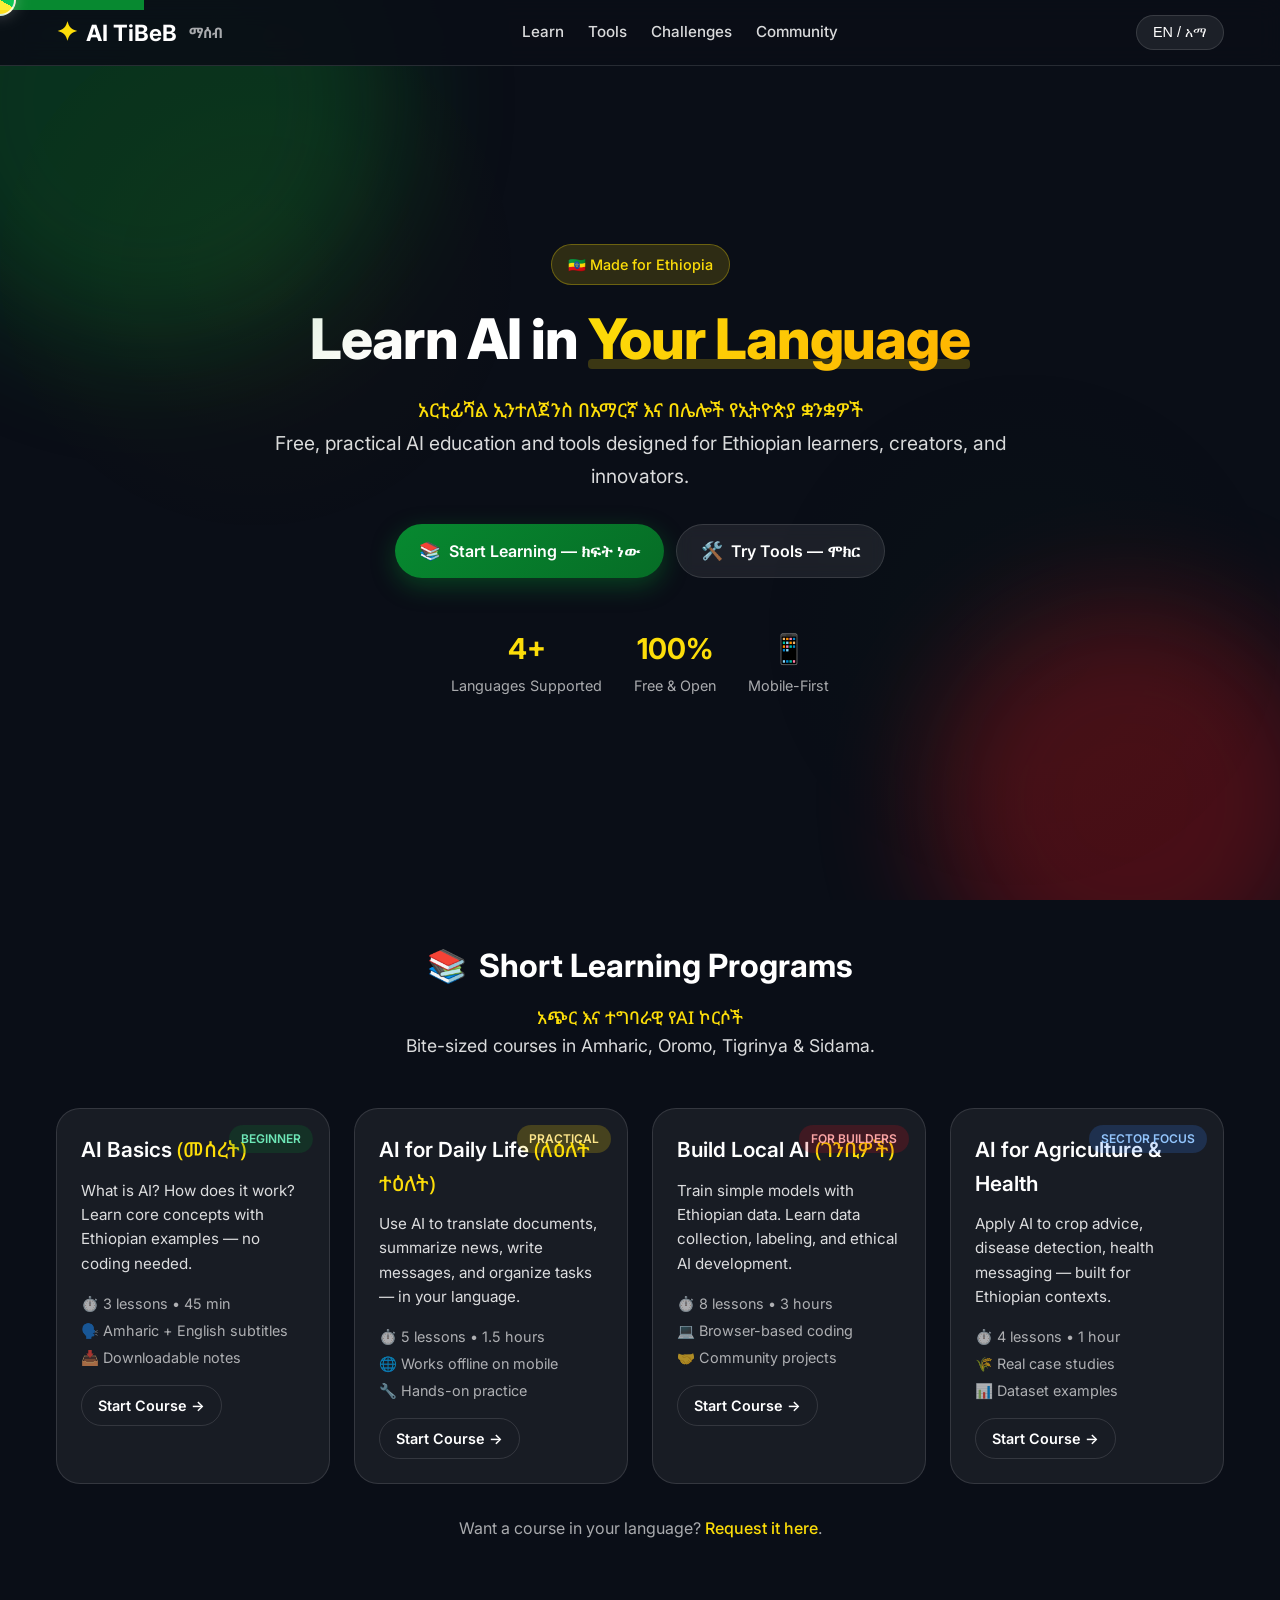
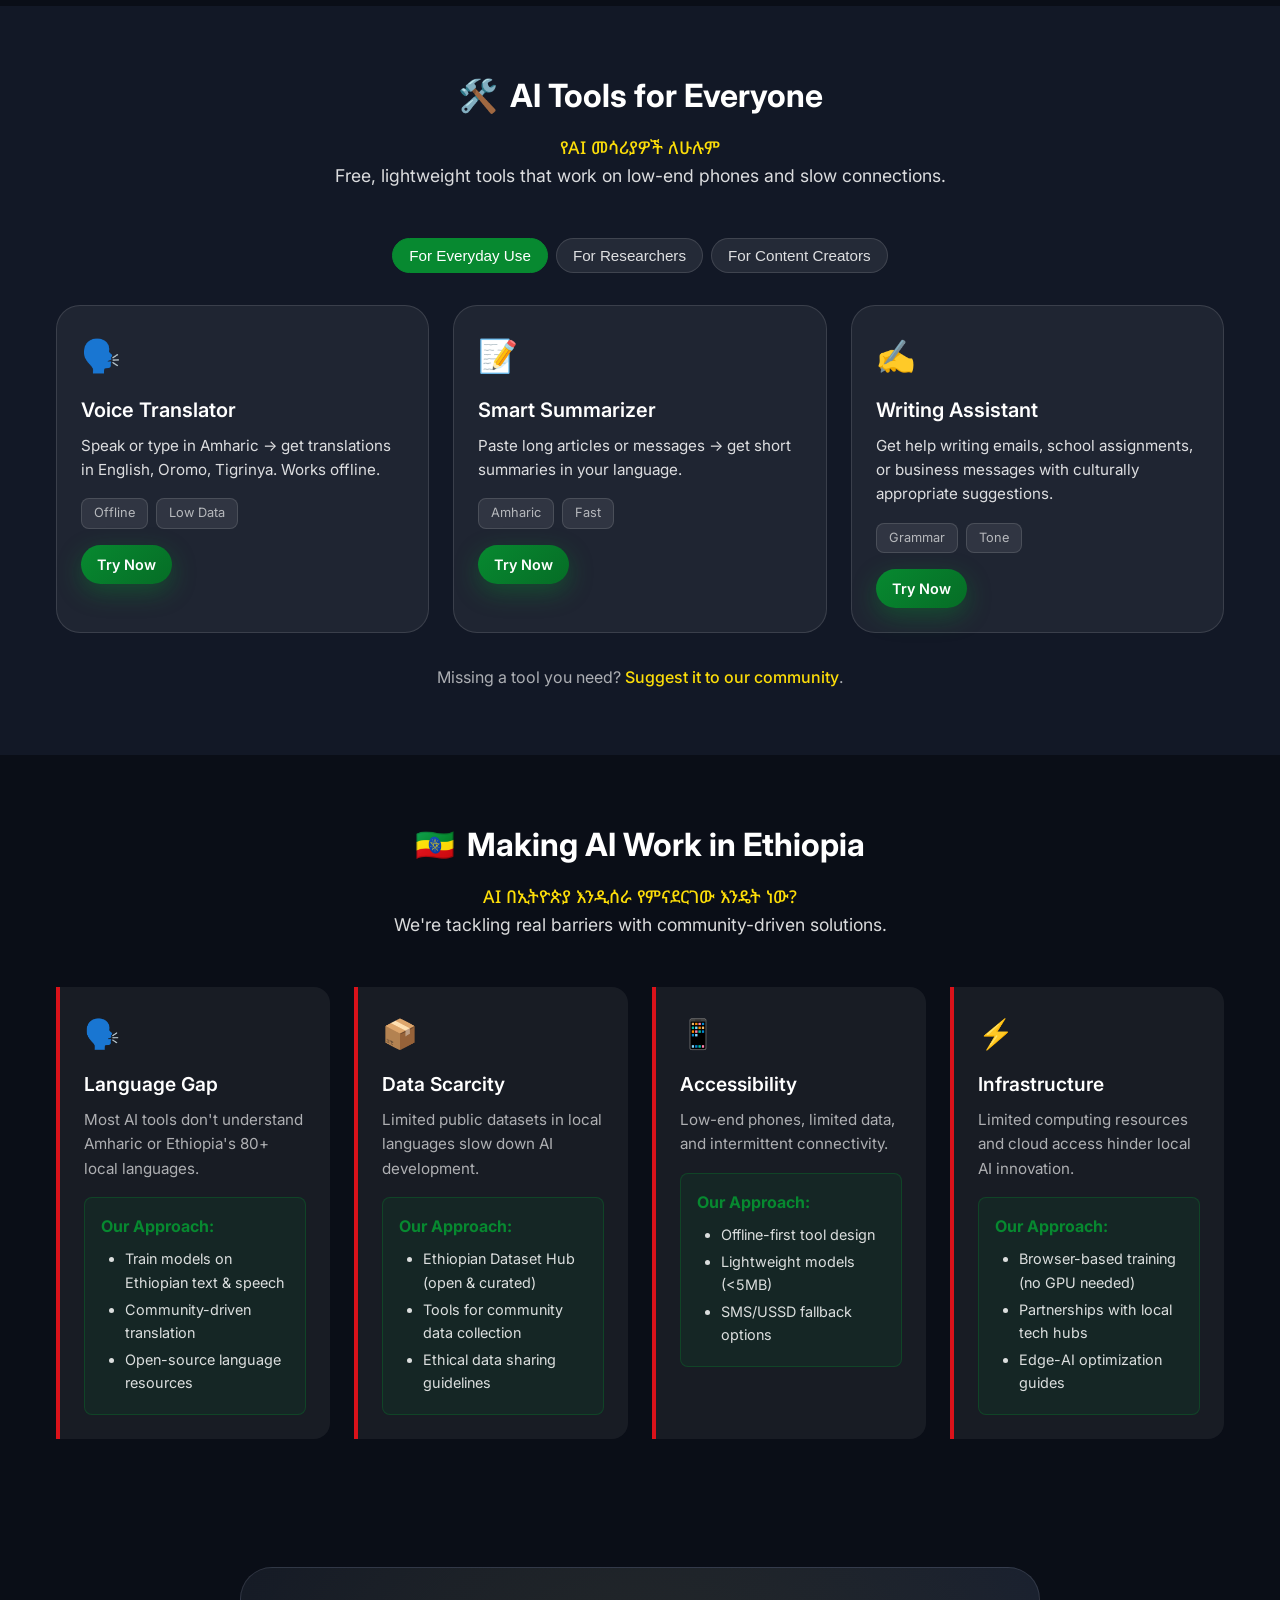
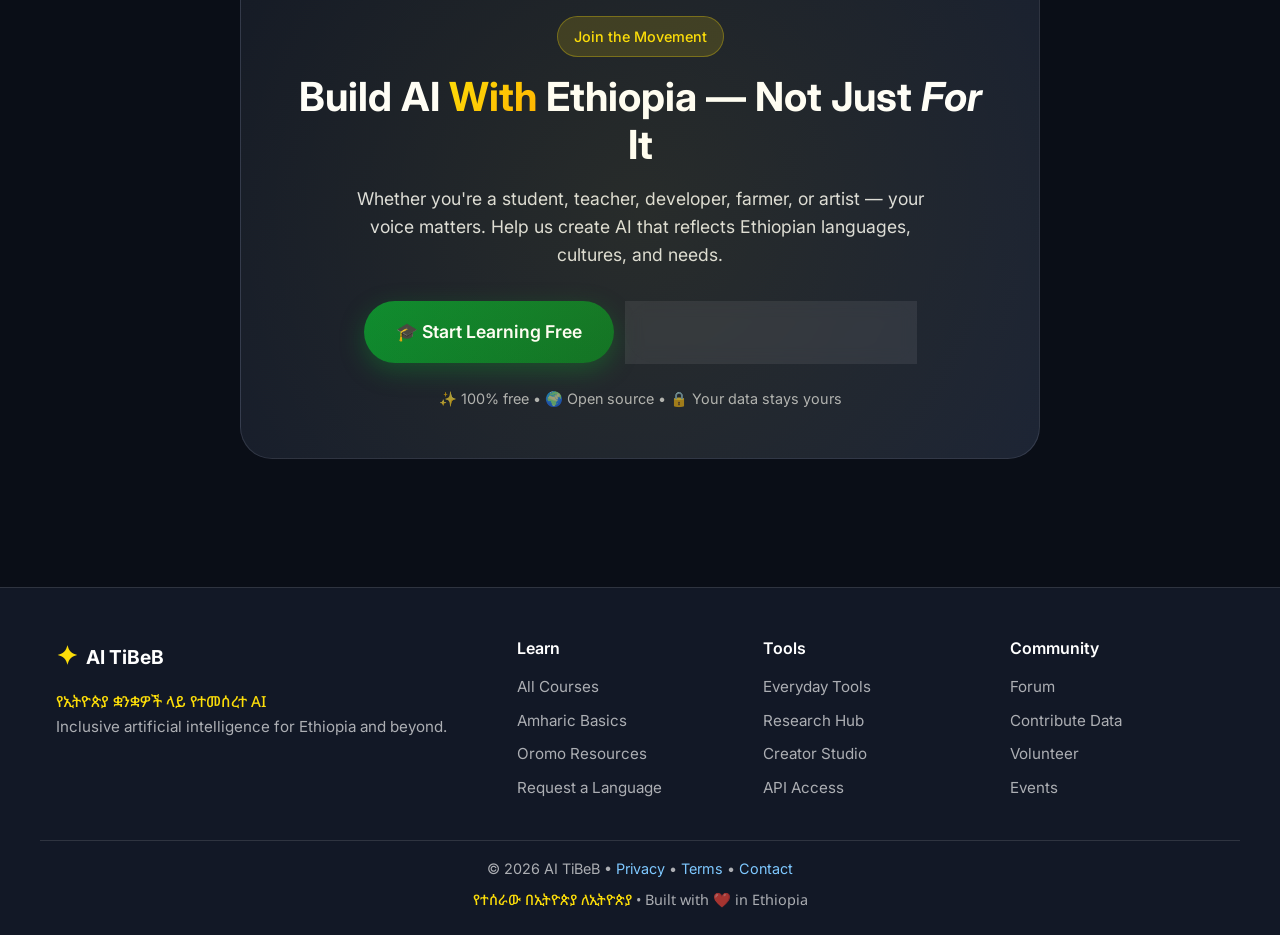
==== commit b69aa239: "Update index.html" ====
--- a/index.html
+++ b/index.html
@@ -254,7 +254,7 @@
     }, { threshold: 0.1 });
     document.querySelectorAll('.program-card, .tool-card, .solution-card').forEach(el => observer.observe(el));
 
-    // 🟢 Custom Ethiopian Cursor
+    // 🟢 Custom Ethiopian Outline Cursor
     const cursor = document.querySelector('.eth-cursor');
     let mouseX = 0, mouseY = 0, cursorX = 0, cursorY = 0;
     const ease = 0.15;
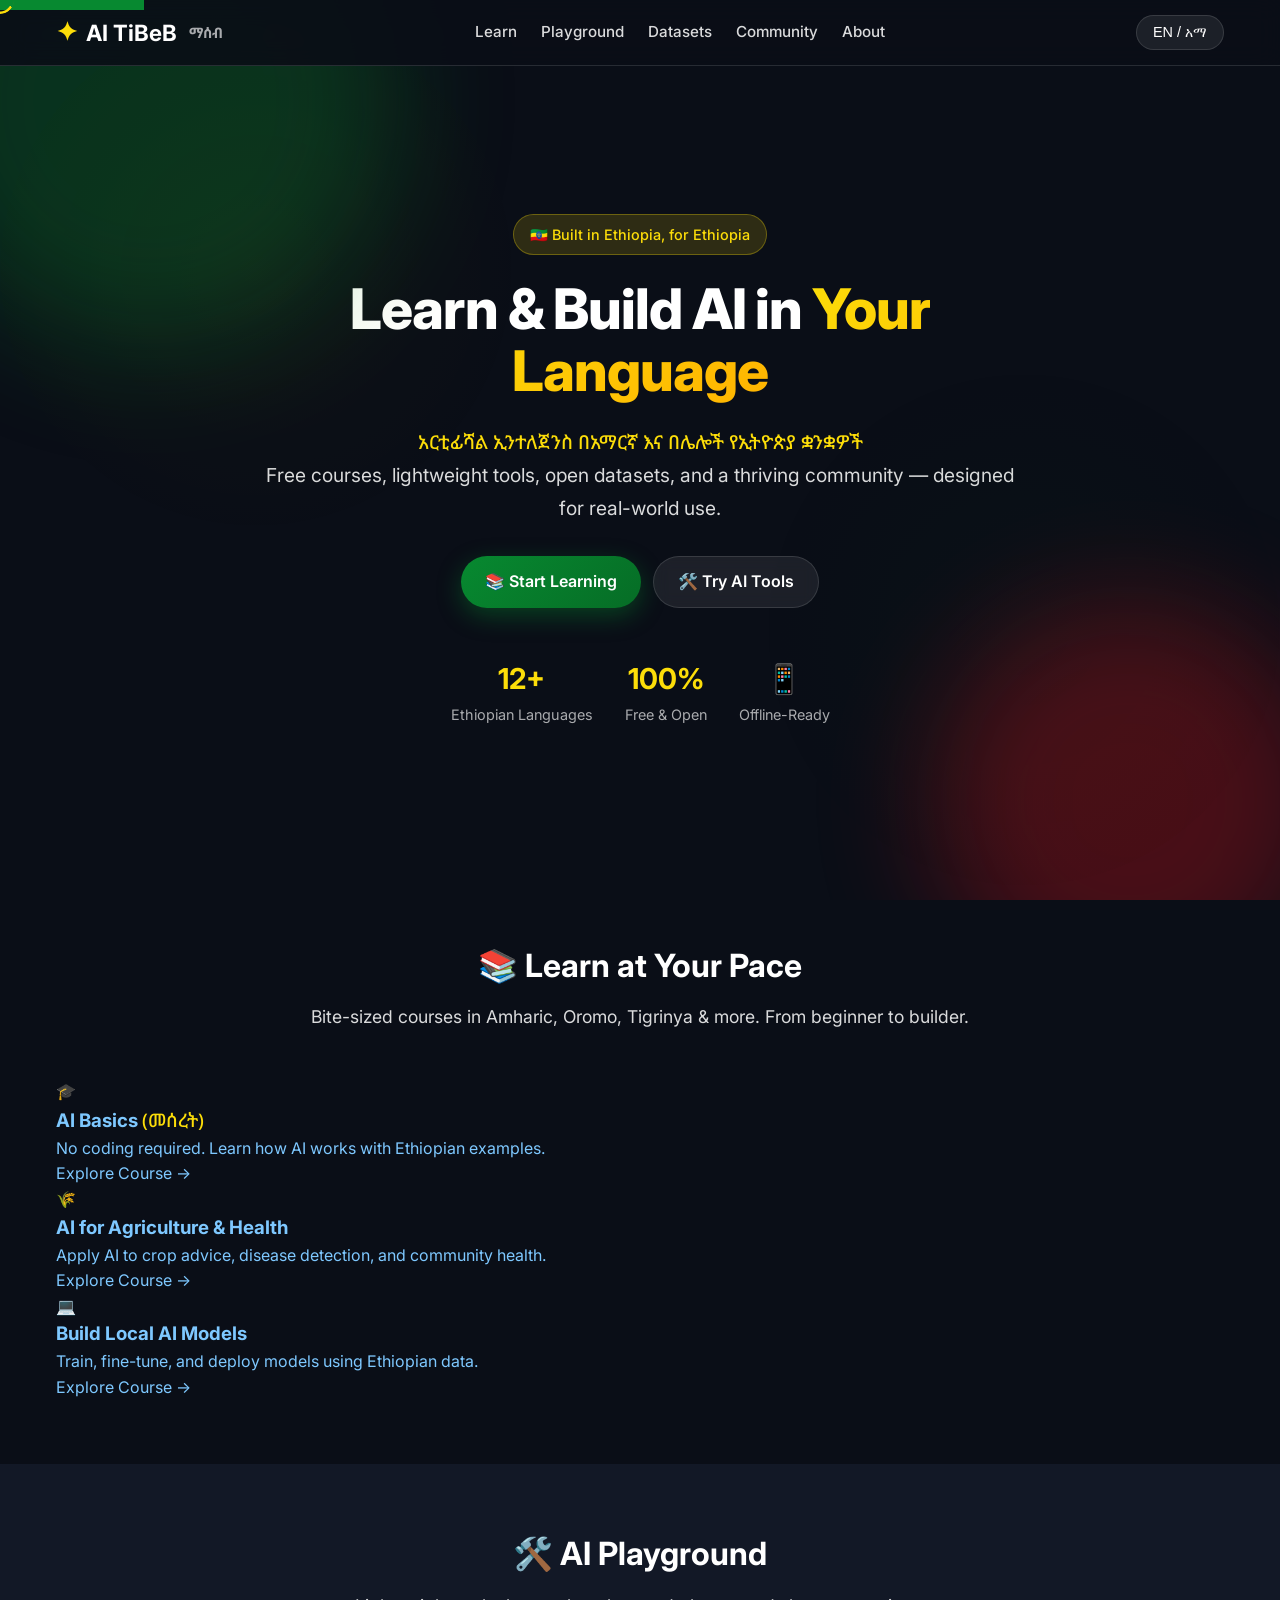
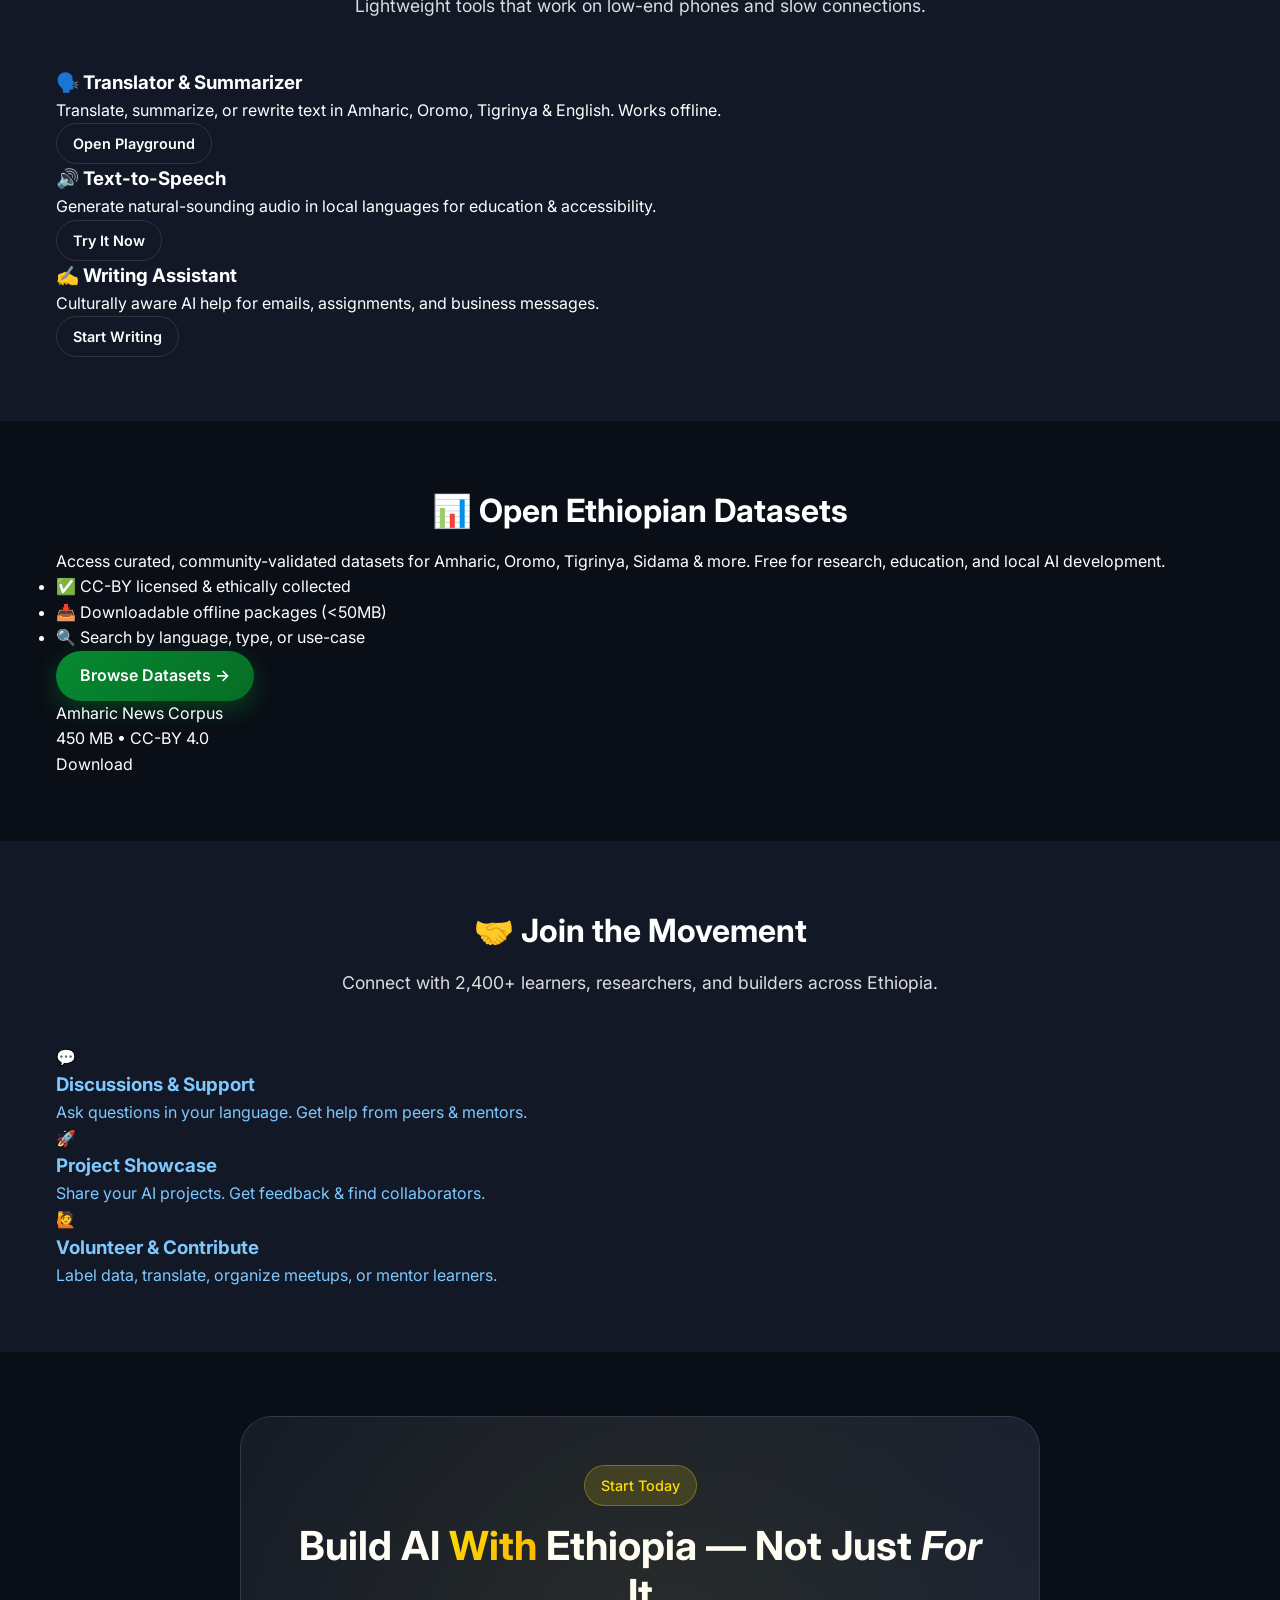
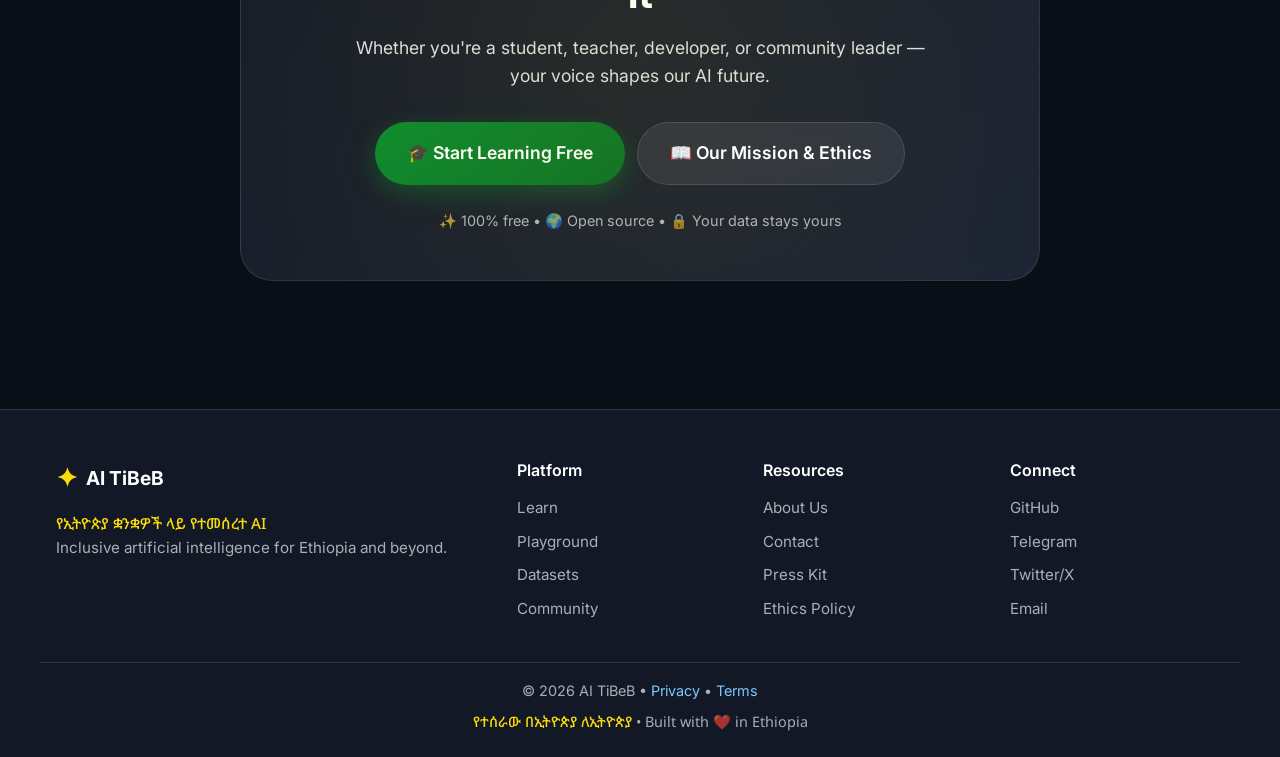
==== commit e04a9d1c: "Update index.html" ====
--- a/index.html
+++ b/index.html
@@ -3,7 +3,7 @@
 <head>
   <meta charset="UTF-8" />
   <meta name="viewport" content="width=device-width, initial-scale=1.0" />
-  <meta name="description" content="AI TiBeB: Learn Artificial Intelligence in Amharic and Ethiopian local languages. Free courses, tools, and resources for everyone.">
+  <meta name="description" content="AI TiBeB: Learn Artificial Intelligence in Amharic and Ethiopian local languages. Free courses, tools, datasets, and community.">
   <title>AI TiBeB • ማሰብ — AI in Your Language</title>
   
   <!-- Google Fonts -->
@@ -30,17 +30,18 @@
   <!-- HEADER -->
   <header class="site-header">
     <div class="container header-inner">
-      <a href="#" class="logo" aria-label="AI TiBeB Home">
+      <a href="index.html" class="logo" aria-label="AI TiBeB Home">
         <span class="logo-icon">✦</span>
         <span class="logo-text">AI TiBeB</span>
         <span class="logo-sub">ማሰብ</span>
       </a>
       
       <nav class="nav" aria-label="Main navigation">
-        <a href="#learn">Learn</a>
-        <a href="#tools">Tools</a>
-        <a href="#challenges">Challenges</a>
-        <a href="#community">Community</a>
+        <a href="course.html">Learn</a>
+        <a href="playground.html">Playground</a>
+        <a href="datasets.html">Datasets</a>
+        <a href="community.html">Community</a>
+        <a href="about.html">About</a>
       </nav>
       
       <button class="lang-toggle" aria-label="Toggle language">
@@ -54,149 +55,162 @@
     <!-- HERO -->
     <section class="hero">
       <div class="container hero-content">
-        <div class="hero-badge">🇪🇹 Made for Ethiopia</div>
+        <div class="hero-badge">🇪🇹 Built in Ethiopia, for Ethiopia</div>
         
         <h1 class="hero-title">
-          Learn AI in <span class="highlight">Your Language</span>
+          Learn & Build AI in <span class="highlight">Your Language</span>
         </h1>
         
         <p class="hero-tagline">
           <span class="amharic">አርቲፊሻል ኢንተለጀንስ በአማርኛ እና በሌሎች የኢትዮጵያ ቋንቋዎች</span><br>
-          Free, practical AI education and tools designed for Ethiopian learners, creators, and innovators.
+          Free courses, lightweight tools, open datasets, and a thriving community — designed for real-world use.
         </p>
 
         <div class="hero-cta">
-          <a href="#learn" class="btn btn-primary">
-            <span class="btn-icon">📚</span> Start Learning — ክፍት ነው
-          </a>
-          <a href="#tools" class="btn btn-secondary">
-            <span class="btn-icon">🛠️</span> Try Tools — ሞክር
+          <a href="course.html" class="btn btn-primary">
+            📚 Start Learning
+          </a>
+          <a href="playground.html" class="btn btn-secondary">
+            🛠️ Try AI Tools
           </a>
         </div>
 
         <div class="hero-stats">
-          <div class="stat"><span class="stat-number">4+</span><span class="stat-label">Languages Supported</span></div>
+          <div class="stat"><span class="stat-number">12+</span><span class="stat-label">Ethiopian Languages</span></div>
           <div class="stat"><span class="stat-number">100%</span><span class="stat-label">Free & Open</span></div>
-          <div class="stat"><span class="stat-number">📱</span><span class="stat-label">Mobile-First</span></div>
-        </div>
-      </div>
-    </section>
-
-    <!-- LEARNING -->
-    <section id="learn" class="section">
+          <div class="stat"><span class="stat-number">📱</span><span class="stat-label">Offline-Ready</span></div>
+        </div>
+      </div>
+    </section>
+
+    <!-- LEARNING PATHS -->
+    <section class="section" id="learn">
       <div class="container">
         <div class="section-header">
-          <h2 class="section-title"><span class="section-icon">📚</span> Short Learning Programs</h2>
-          <p class="section-subtitle"><span class="amharic">አጭር እና ተግባራዊ የAI ኮርሶች</span><br>Bite-sized courses in Amharic, Oromo, Tigrinya & Sidama.</p>
-        </div>
-
-        <div class="programs-grid">
-          <article class="program-card">
-            <div class="card-badge beginner">Beginner</div>
+          <h2 class="section-title">📚 Learn at Your Pace</h2>
+          <p class="section-subtitle">Bite-sized courses in Amharic, Oromo, Tigrinya & more. From beginner to builder.</p>
+        </div>
+
+        <div class="card-grid">
+          <a href="course.html" class="feature-card">
+            <div class="card-icon">🎓</div>
             <h3>AI Basics <span class="amharic">(መሰረት)</span></h3>
-            <p class="program-desc">What is AI? How does it work? Learn core concepts with Ethiopian examples — no coding needed.</p>
-            <ul class="program-details"><li>⏱️ 3 lessons • 45 min</li><li>🗣️ Amharic + English subtitles</li><li>📥 Downloadable notes</li></ul>
-            <a href="#" class="btn btn-sm btn-outline">Start Course →</a>
-          </article>
-
-          <article class="program-card">
-            <div class="card-badge intermediate">Practical</div>
-            <h3>AI for Daily Life <span class="amharic">(ለዕለት ተዕለት)</span></h3>
-            <p class="program-desc">Use AI to translate documents, summarize news, write messages, and organize tasks — in your language.</p>
-            <ul class="program-details"><li>⏱️ 5 lessons • 1.5 hours</li><li>🌐 Works offline on mobile</li><li>🔧 Hands-on practice</li></ul>
-            <a href="#" class="btn btn-sm btn-outline">Start Course →</a>
-          </article>
-
-          <article class="program-card">
-            <div class="card-badge advanced">For Builders</div>
-            <h3>Build Local AI <span class="amharic">(ገንቢዎች)</span></h3>
-            <p class="program-desc">Train simple models with Ethiopian data. Learn data collection, labeling, and ethical AI development.</p>
-            <ul class="program-details"><li>⏱️ 8 lessons • 3 hours</li><li>💻 Browser-based coding</li><li>🤝 Community projects</li></ul>
-            <a href="#" class="btn btn-sm btn-outline">Start Course →</a>
-          </article>
-
-          <article class="program-card">
-            <div class="card-badge sector">Sector Focus</div>
+            <p>No coding required. Learn how AI works with Ethiopian examples.</p>
+            <span class="card-link">Explore Course →</span>
+          </a>
+          <a href="course.html" class="feature-card">
+            <div class="card-icon">🌾</div>
             <h3>AI for Agriculture & Health</h3>
-            <p class="program-desc">Apply AI to crop advice, disease detection, health messaging — built for Ethiopian contexts.</p>
-            <ul class="program-details"><li>⏱️ 4 lessons • 1 hour</li><li>🌾 Real case studies</li><li>📊 Dataset examples</li></ul>
-            <a href="#" class="btn btn-sm btn-outline">Start Course →</a>
-          </article>
-        </div>
-
-        <div class="section-cta"><p>Want a course in your language? <a href="#community">Request it here</a>.</p></div>
-      </div>
-    </section>
-
-    <!-- TOOLS -->
-    <section id="tools" class="section alt-bg">
+            <p>Apply AI to crop advice, disease detection, and community health.</p>
+            <span class="card-link">Explore Course →</span>
+          </a>
+          <a href="course.html" class="feature-card">
+            <div class="card-icon">💻</div>
+            <h3>Build Local AI Models</h3>
+            <p>Train, fine-tune, and deploy models using Ethiopian data.</p>
+            <span class="card-link">Explore Course →</span>
+          </a>
+        </div>
+      </div>
+    </section>
+
+    <!-- TOOLS PLAYGROUND -->
+    <section class="section alt-bg" id="tools">
       <div class="container">
         <div class="section-header">
-          <h2 class="section-title"><span class="section-icon">🛠️</span> AI Tools for Everyone</h2>
-          <p class="section-subtitle"><span class="amharic">የAI መሳሪያዎች ለሁሉም</span><br>Free, lightweight tools that work on low-end phones and slow connections.</p>
-        </div>
-
-        <div class="tools-tabs">
-          <button class="tab-btn active" data-tab="everyday">For Everyday Use</button>
-          <button class="tab-btn" data-tab="researchers">For Researchers</button>
-          <button class="tab-btn" data-tab="creators">For Content Creators</button>
-        </div>
-
-        <div class="tab-panel active" id="everyday">
-          <div class="tools-grid">
-            <div class="tool-card"><div class="tool-icon">🗣️</div><h3>Voice Translator</h3><p>Speak or type in Amharic → get translations in English, Oromo, Tigrinya. Works offline.</p><div class="tool-meta"><span class="meta-tag">Offline</span><span class="meta-tag">Low Data</span></div><a href="#" class="btn btn-sm btn-primary">Try Now</a></div>
-            <div class="tool-card"><div class="tool-icon">📝</div><h3>Smart Summarizer</h3><p>Paste long articles or messages → get short summaries in your language.</p><div class="tool-meta"><span class="meta-tag">Amharic</span><span class="meta-tag">Fast</span></div><a href="#" class="btn btn-sm btn-primary">Try Now</a></div>
-            <div class="tool-card"><div class="tool-icon">✍️</div><h3>Writing Assistant</h3><p>Get help writing emails, school assignments, or business messages with culturally appropriate suggestions.</p><div class="tool-meta"><span class="meta-tag">Grammar</span><span class="meta-tag">Tone</span></div><a href="#" class="btn btn-sm btn-primary">Try Now</a></div>
-          </div>
-        </div>
-
-        <div class="tab-panel" id="researchers">
-          <div class="tools-grid">
-            <div class="tool-card"><div class="tool-icon">📊</div><h3>Ethiopian Dataset Hub</h3><p>Access open, curated datasets in Amharic, Oromo, and other local languages.</p><div class="tool-meta"><span class="meta-tag">Open Data</span><span class="meta-tag">CC-BY</span></div><a href="#" class="btn btn-sm btn-primary">Explore Datasets</a></div>
-            <div class="tool-card"><div class="tool-icon">🏷️</div><h3>Community Labeling Tool</h3><p>Help label text, audio, and images in local languages. Contribute to better AI.</p><div class="tool-meta"><span class="meta-tag">Collaborative</span><span class="meta-tag">Mobile</span></div><a href="#" class="btn btn-sm btn-primary">Start Labeling</a></div>
-            <div class="tool-card"><div class="tool-icon">🧪</div><h3>Model Playground</h3><p>Test pre-trained Amharic NLP models in your browser — no setup, no GPU required.</p><div class="tool-meta"><span class="meta-tag">No Code</span><span class="meta-tag">Browser</span></div><a href="#" class="btn btn-sm btn-primary">Open Playground</a></div>
-          </div>
-        </div>
-
-        <div class="tab-panel" id="creators">
-          <div class="tools-grid">
-            <div class="tool-card"><div class="tool-icon">🎬</div><h3>Script Generator</h3><p>Create video scripts, social posts, or educational content in Amharic with AI assistance.</p><div class="tool-meta"><span class="meta-tag">Creative</span><span class="meta-tag">Templates</span></div><a href="#" class="btn btn-sm btn-primary">Create Content</a></div>
-            <div class="tool-card"><div class="tool-icon">🔊</div><h3>Text-to-Speech (Local Voices)</h3><p>Convert Amharic text to natural-sounding speech with Ethiopian accent options.</p><div class="tool-meta"><span class="meta-tag">Audio</span><span class="meta-tag">Download</span></div><a href="#" class="btn btn-sm btn-primary">Generate Speech</a></div>
-            <div class="tool-card"><div class="tool-icon">🌐</div><h3>Multilingual Publisher</h3><p>Publish once → auto-translate and adapt for Amharic, Oromo, Tigrinya audiences.</p><div class="tool-meta"><span class="meta-tag">Auto-Translate</span><span class="meta-tag">SEO</span></div><a href="#" class="btn btn-sm btn-primary">Start Publishing</a></div>
-          </div>
-        </div>
-
-        <div class="section-cta"><p>Missing a tool you need? <a href="#community">Suggest it to our community</a>.</p></div>
-      </div>
-    </section>
-
-    <!-- CHALLENGES -->
-    <section id="challenges" class="section">
+          <h2 class="section-title">🛠️ AI Playground</h2>
+          <p class="section-subtitle">Lightweight tools that work on low-end phones and slow connections.</p>
+        </div>
+
+        <div class="tools-preview">
+          <div class="tool-preview-card">
+            <h3>🗣️ Translator & Summarizer</h3>
+            <p>Translate, summarize, or rewrite text in Amharic, Oromo, Tigrinya & English. Works offline.</p>
+            <a href="playground.html" class="btn btn-sm btn-outline">Open Playground</a>
+          </div>
+          <div class="tool-preview-card">
+            <h3>🔊 Text-to-Speech</h3>
+            <p>Generate natural-sounding audio in local languages for education & accessibility.</p>
+            <a href="playground.html" class="btn btn-sm btn-outline">Try It Now</a>
+          </div>
+          <div class="tool-preview-card">
+            <h3>✍️ Writing Assistant</h3>
+            <p>Culturally aware AI help for emails, assignments, and business messages.</p>
+            <a href="playground.html" class="btn btn-sm btn-outline">Start Writing</a>
+          </div>
+        </div>
+      </div>
+    </section>
+
+    <!-- DATASETS & RESEARCH -->
+    <section class="section" id="data">
+      <div class="container">
+        <div class="split-layout">
+          <div class="split-content">
+            <h2 class="section-title">📊 Open Ethiopian Datasets</h2>
+            <p class="split-desc">
+              Access curated, community-validated datasets for Amharic, Oromo, Tigrinya, Sidama & more. 
+              Free for research, education, and local AI development.
+            </p>
+            <ul class="feature-list">
+              <li>✅ CC-BY licensed & ethically collected</li>
+              <li>📥 Downloadable offline packages (<50MB)</li>
+              <li>🔍 Search by language, type, or use-case</li>
+            </ul>
+            <a href="datasets.html" class="btn btn-primary">Browse Datasets →</a>
+          </div>
+          <div class="split-visual">
+            <div class="dataset-card-mock">
+              <div class="mock-header">Amharic News Corpus</div>
+              <div class="mock-badge">450 MB • CC-BY 4.0</div>
+              <div class="mock-line"></div>
+              <div class="mock-line short"></div>
+              <div class="mock-line"></div>
+              <div class="mock-btn">Download</div>
+            </div>
+          </div>
+        </div>
+      </div>
+    </section>
+
+    <!-- COMMUNITY & IMPACT -->
+    <section class="section alt-bg" id="community">
       <div class="container">
         <div class="section-header">
-          <h2 class="section-title"><span class="section-icon">🇪🇹</span> Making AI Work in Ethiopia</h2>
-          <p class="section-subtitle"><span class="amharic">AI በኢትዮጵያ እንዲሰራ የምናደርገው እንዴት ነው?</span><br>We're tackling real barriers with community-driven solutions.</p>
-        </div>
-
-        <div class="solutions-grid">
-          <div class="solution-card"><div class="solution-icon">🗣️</div><h3>Language Gap</h3><p class="challenge-desc">Most AI tools don't understand Amharic or Ethiopia's 80+ local languages.</p><div class="solution-box"><strong>Our Approach:</strong><ul><li>Train models on Ethiopian text & speech</li><li>Community-driven translation</li><li>Open-source language resources</li></ul></div></div>
-          <div class="solution-card"><div class="solution-icon">📦</div><h3>Data Scarcity</h3><p class="challenge-desc">Limited public datasets in local languages slow down AI development.</p><div class="solution-box"><strong>Our Approach:</strong><ul><li>Ethiopian Dataset Hub (open & curated)</li><li>Tools for community data collection</li><li>Ethical data sharing guidelines</li></ul></div></div>
-          <div class="solution-card"><div class="solution-icon">📱</div><h3>Accessibility</h3><p class="challenge-desc">Low-end phones, limited data, and intermittent connectivity.</p><div class="solution-box"><strong>Our Approach:</strong><ul><li>Offline-first tool design</li><li>Lightweight models (<5MB)</li><li>SMS/USSD fallback options</li></ul></div></div>
-          <div class="solution-card"><div class="solution-icon">⚡</div><h3>Infrastructure</h3><p class="challenge-desc">Limited computing resources and cloud access hinder local AI innovation.</p><div class="solution-box"><strong>Our Approach:</strong><ul><li>Browser-based training (no GPU needed)</li><li>Partnerships with local tech hubs</li><li>Edge-AI optimization guides</li></ul></div></div>
-        </div>
-      </div>
-    </section>
-
-    <!-- CTA -->
-    <section id="community" class="section cta-section">
+          <h2 class="section-title">🤝 Join the Movement</h2>
+          <p class="section-subtitle">Connect with 2,400+ learners, researchers, and builders across Ethiopia.</p>
+        </div>
+
+        <div class="community-grid">
+          <a href="community.html" class="community-card">
+            <div class="comm-icon">💬</div>
+            <h3>Discussions & Support</h3>
+            <p>Ask questions in your language. Get help from peers & mentors.</p>
+          </a>
+          <a href="community.html" class="community-card">
+            <div class="comm-icon">🚀</div>
+            <h3>Project Showcase</h3>
+            <p>Share your AI projects. Get feedback & find collaborators.</p>
+          </a>
+          <a href="community.html" class="community-card">
+            <div class="comm-icon">🙋</div>
+            <h3>Volunteer & Contribute</h3>
+            <p>Label data, translate, organize meetups, or mentor learners.</p>
+          </a>
+        </div>
+      </div>
+    </section>
+
+    <!-- FINAL CTA -->
+    <section class="section cta-section">
       <div class="container">
         <div class="cta-card">
-          <div class="cta-badge">Join the Movement</div>
+          <div class="cta-badge">Start Today</div>
           <h2 class="cta-title">Build AI <span class="highlight">With</span> Ethiopia — Not Just <em>For</em> It</h2>
-          <p class="cta-desc">Whether you're a student, teacher, developer, farmer, or artist — your voice matters. Help us create AI that reflects Ethiopian languages, cultures, and needs.</p>
+          <p class="cta-desc">Whether you're a student, teacher, developer, or community leader — your voice shapes our AI future.</p>
           <div class="cta-actions">
-            <a href="#learn" class="btn btn-primary btn-lg">🎓 Start Learning Free</a>
-            <a href="#" class="btn btn-secondary btn-lg">💬 Join Community Forum</a>
+            <a href="course.html" class="btn btn-primary btn-lg">🎓 Start Learning Free</a>
+            <a href="about.html" class="btn btn-secondary btn-lg">📖 Our Mission & Ethics</a>
           </div>
           <div class="cta-trust">✨ 100% free • 🌍 Open source • 🔒 Your data stays yours</div>
         </div>
@@ -209,41 +223,24 @@
   <footer class="site-footer">
     <div class="container footer-grid">
       <div class="footer-brand">
-        <a href="#" class="logo logo-small"><span class="logo-icon">✦</span> AI TiBeB</a>
+        <a href="index.html" class="logo logo-small"><span class="logo-icon">✦</span> AI TiBeB</a>
         <p class="footer-tagline"><span class="amharic">የኢትዮጵያ ቋንቋዎች ላይ የተመሰረተ AI</span><br>Inclusive artificial intelligence for Ethiopia and beyond.</p>
       </div>
-      <div class="footer-links"><h4>Learn</h4><ul><li><a href="#learn">All Courses</a></li><li><a href="#">Amharic Basics</a></li><li><a href="#">Oromo Resources</a></li><li><a href="#">Request a Language</a></li></ul></div>
-      <div class="footer-links"><h4>Tools</h4><ul><li><a href="#tools">Everyday Tools</a></li><li><a href="#">Research Hub</a></li><li><a href="#">Creator Studio</a></li><li><a href="#">API Access</a></li></ul></div>
-      <div class="footer-links"><h4>Community</h4><ul><li><a href="#community">Forum</a></li><li><a href="#">Contribute Data</a></li><li><a href="#">Volunteer</a></li><li><a href="#">Events</a></li></ul></div>
+      <div class="footer-links"><h4>Platform</h4><ul><li><a href="course.html">Learn</a></li><li><a href="playground.html">Playground</a></li><li><a href="datasets.html">Datasets</a></li><li><a href="community.html">Community</a></li></ul></div>
+      <div class="footer-links"><h4>Resources</h4><ul><li><a href="about.html">About Us</a></li><li><a href="about.html#contact">Contact</a></li><li><a href="about.html#press">Press Kit</a></li><li><a href="about.html#ethics">Ethics Policy</a></li></ul></div>
+      <div class="footer-links"><h4>Connect</h4><ul><li><a href="https://github.com" target="_blank" rel="noopener">GitHub</a></li><li><a href="https://t.me" target="_blank" rel="noopener">Telegram</a></li><li><a href="https://twitter.com" target="_blank" rel="noopener">Twitter/X</a></li><li><a href="mailto:hello@aitibeb.et">Email</a></li></ul></div>
     </div>
     <div class="container footer-bottom">
-      <p>© <span id="year"></span> AI TiBeB • <a href="#">Privacy</a> • <a href="#">Terms</a> • <a href="#">Contact</a></p>
+      <p>© <span id="year"></span> AI TiBeB • <a href="#">Privacy</a> • <a href="#">Terms</a></p>
       <p class="footer-amharic"><span class="amharic">የተሰራው በኢትዮጵያ ለኢትዮጵያ</span> • Built with ❤️ in Ethiopia</p>
     </div>
   </footer>
 
-  <!-- JavaScript -->
   <script>
-    // Year
     document.getElementById('year').textContent = new Date().getFullYear();
-
-    // Tabs
-    document.querySelectorAll('.tab-btn').forEach(btn => {
-      btn.addEventListener('click', () => {
-        document.querySelectorAll('.tab-btn').forEach(b => b.classList.remove('active'));
-        document.querySelectorAll('.tab-panel').forEach(p => p.classList.remove('active'));
-        btn.classList.add('active');
-        document.getElementById(btn.dataset.tab).classList.add('active');
-      });
-    });
-
-    // Language Toggle (Demo)
     document.querySelector('.lang-toggle')?.addEventListener('click', function() {
-      const active = this.querySelector('.lang-active');
-      const alt = this.querySelector('.lang-alt');
-      const temp = active.textContent;
-      active.textContent = alt.textContent;
-      alt.textContent = temp;
+      const a = this.querySelector('.lang-active'), b = this.querySelector('.lang-alt'), t = a.textContent;
+      a.textContent = b.textContent; b.textContent = t;
     });
 
     // Scroll Animations
@@ -252,24 +249,22 @@
         if (entry.isIntersecting) entry.target.classList.add('in-view');
       });
     }, { threshold: 0.1 });
-    document.querySelectorAll('.program-card, .tool-card, .solution-card').forEach(el => observer.observe(el));
-
-    // 🟢 Custom Ethiopian Outline Cursor
+    document.querySelectorAll('.feature-card, .tool-preview-card, .community-card, .cta-card').forEach(el => observer.observe(el));
+
+    // Custom Ethiopian Outline Cursor
     const cursor = document.querySelector('.eth-cursor');
-    let mouseX = 0, mouseY = 0, cursorX = 0, cursorY = 0;
-    const ease = 0.15;
-
-    document.addEventListener('mousemove', e => { mouseX = e.clientX; mouseY = e.clientY; });
+    let mx=0, my=0, cx=0, cy=0;
+    document.addEventListener('mousemove', e => { mx = e.clientX; my = e.clientY; });
     function animateCursor() {
-      cursorX += (mouseX - cursorX) * ease;
-      cursorY += (mouseY - cursorY) * ease;
-      cursor.style.left = cursorX + 'px';
-      cursor.style.top = cursorY + 'px';
+      cx += (mx - cx) * 0.15;
+      cy += (my - cy) * 0.15;
+      cursor.style.left = cx + 'px';
+      cursor.style.top = cy + 'px';
       requestAnimationFrame(animateCursor);
     }
     animateCursor();
 
-    document.querySelectorAll('a, button, .program-card, .tool-card, .solution-card, input, textarea').forEach(el => {
+    document.querySelectorAll('a, button, input, textarea, .feature-card, .tool-preview-card, .community-card').forEach(el => {
       el.addEventListener('mouseenter', () => cursor.classList.add('hovering'));
       el.addEventListener('mouseleave', () => cursor.classList.remove('hovering'));
     });
--- a/style.css
+++ b/style.css
@@ -193,31 +193,32 @@
 .program-card:nth-child(1){transition-delay:0.1s} .program-card:nth-child(2){transition-delay:0.2s}
 .program-card:nth-child(3){transition-delay:0.3s} .program-card:nth-child(4){transition-delay:0.4s}
 
-/* 🟢 Ethiopian Flag Cursor */
+/* 🟢 Ethiopian Flag Cursor (Outline Only) */
 .eth-cursor {
   position: fixed;
-  width: 32px;
-  height: 32px;
+  width: 28px;
+  height: 28px;
   border-radius: 50%;
+  /* Gradient colors for the line */
   background: conic-gradient(
     var(--eth-green) 0deg 120deg,
     var(--eth-yellow) 120deg 240deg,
     var(--eth-red) 240deg 360deg
   );
+  /* Mask cuts out the center, leaving only a 3px colored ring */
+  -webkit-mask: radial-gradient(farthest-side, transparent calc(100% - 3px), #000 calc(100% - 2px));
+  mask: radial-gradient(farthest-side, transparent calc(100% - 3px), #000 calc(100% - 2px));
   pointer-events: none;
   z-index: var(--z-cursor);
   transform: translate(-50%, -50%);
-  border: 2px solid rgba(255,255,255,0.8);
-  box-shadow: 0 0 15px rgba(255,255,255,0.25);
-  mix-blend-mode: screen;
-  transition: width 0.2s ease, height 0.2s ease, border-color 0.2s ease, box-shadow 0.2s ease;
+  transition: width 0.25s cubic-bezier(0.16, 1, 0.3, 1), height 0.25s cubic-bezier(0.16, 1, 0.3, 1);
+  filter: drop-shadow(0 0 6px rgba(252, 221, 9, 0.3));
 }
 .eth-cursor.hovering {
-  width: 48px;
-  height: 48px;
-  border-color: var(--eth-yellow);
-  box-shadow: 0 0 25px rgba(252, 221, 9, 0.6);
-}
+  width: 42px;
+  height: 42px;
+}
+
 @media (hover: none) or (pointer: coarse) {
   .eth-cursor { display: none !important; }
   body { cursor: auto; }
@@ -249,4 +250,4 @@
 /* Accessibility */
 @media (prefers-reduced-motion: reduce) { *, *::before, *::after { animation-duration: 0.01ms !important; transition-duration: 0.01ms !important; scroll-behavior: auto !important; } .blob { display: none; } }
 @media (prefers-contrast: high) { :root { --glass: rgba(255,255,255,0.15); --glass-border: rgba(255,255,255,0.4); --text-muted: rgba(255,255,255,0.9); } }
-@media print { .bg-decoration, .site-header, .btn, .hero-cta, .cta-actions { display: none !important; } body { background: white; color: black; } .program-card, .tool-card, .solution-card { background: white; border: 1px solid #ccc; color: black; } }
+@media print { .bg-decoration, .site-header, .btn, .hero-cta, .cta-actions, .eth-cursor { display: none !important; } body { background: white; color: black; } .program-card, .tool-card, .solution-card { background: white; border: 1px solid #ccc; color: black; } }
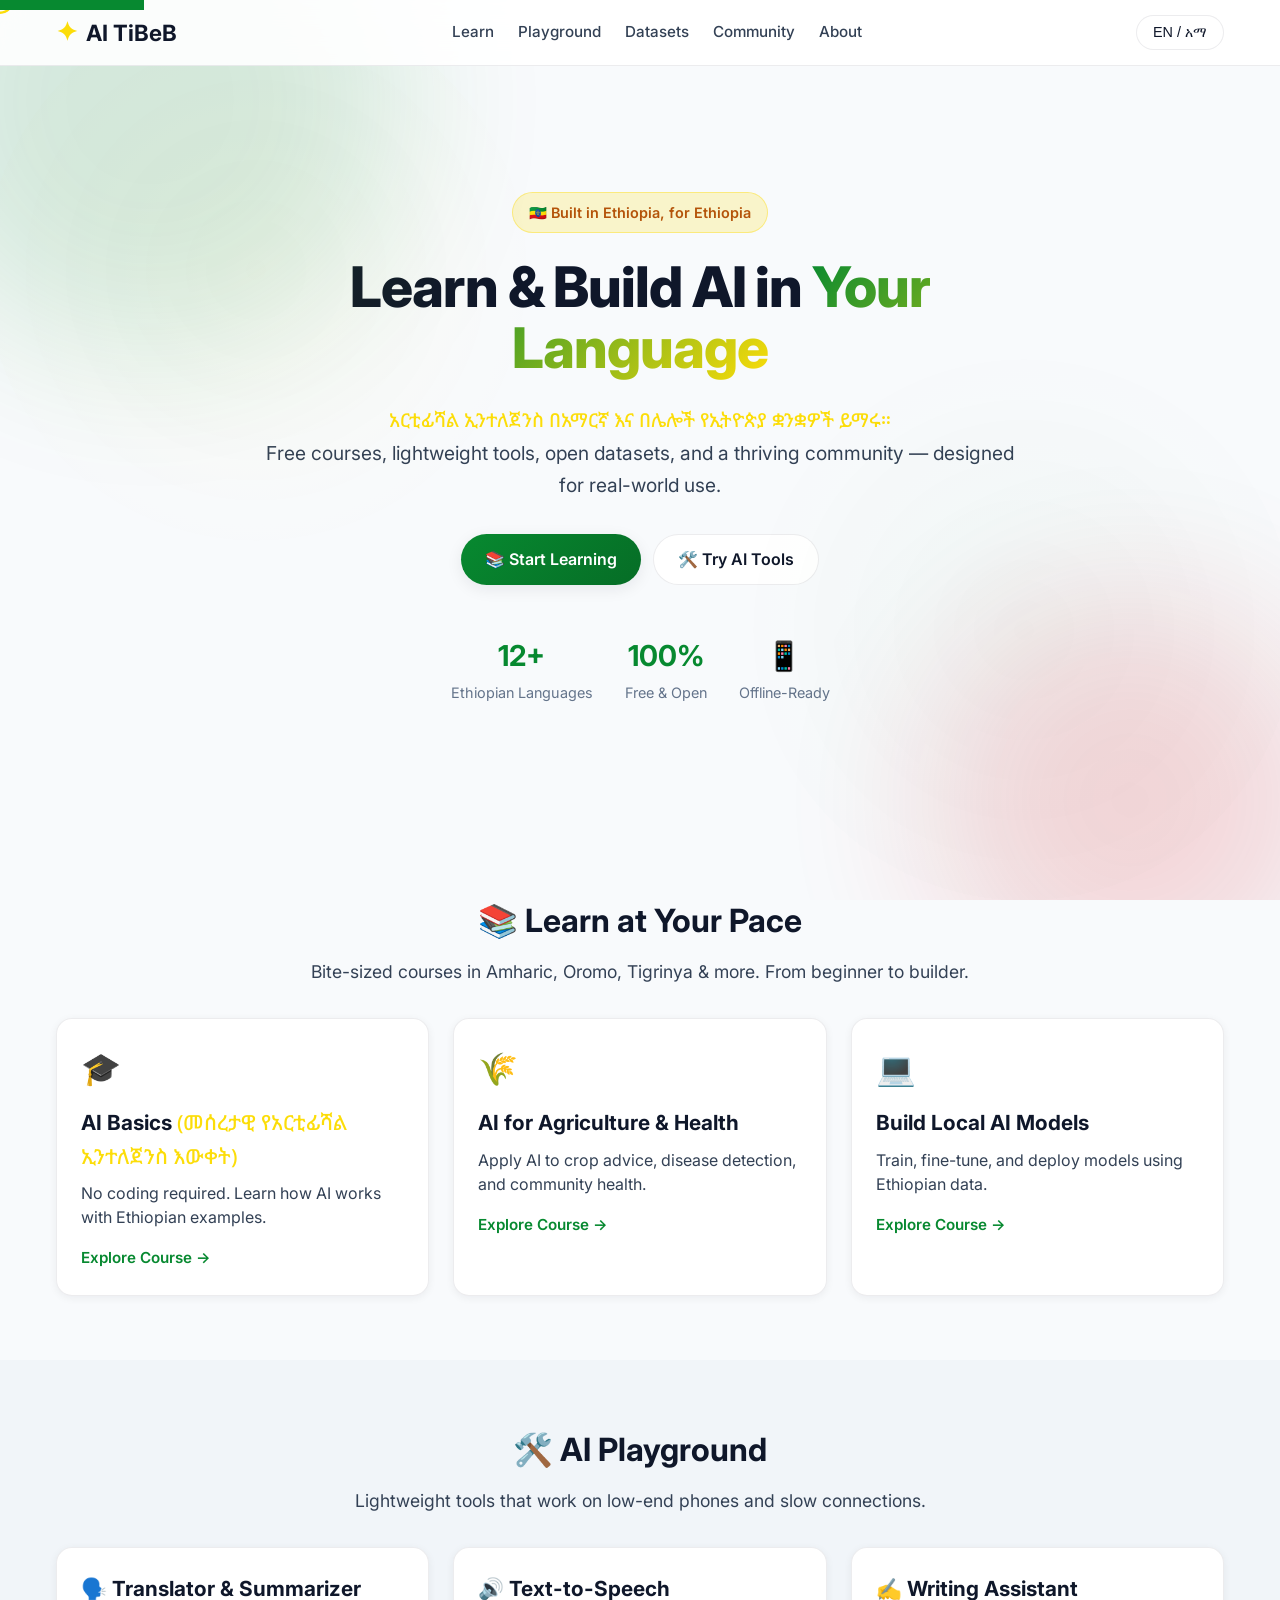
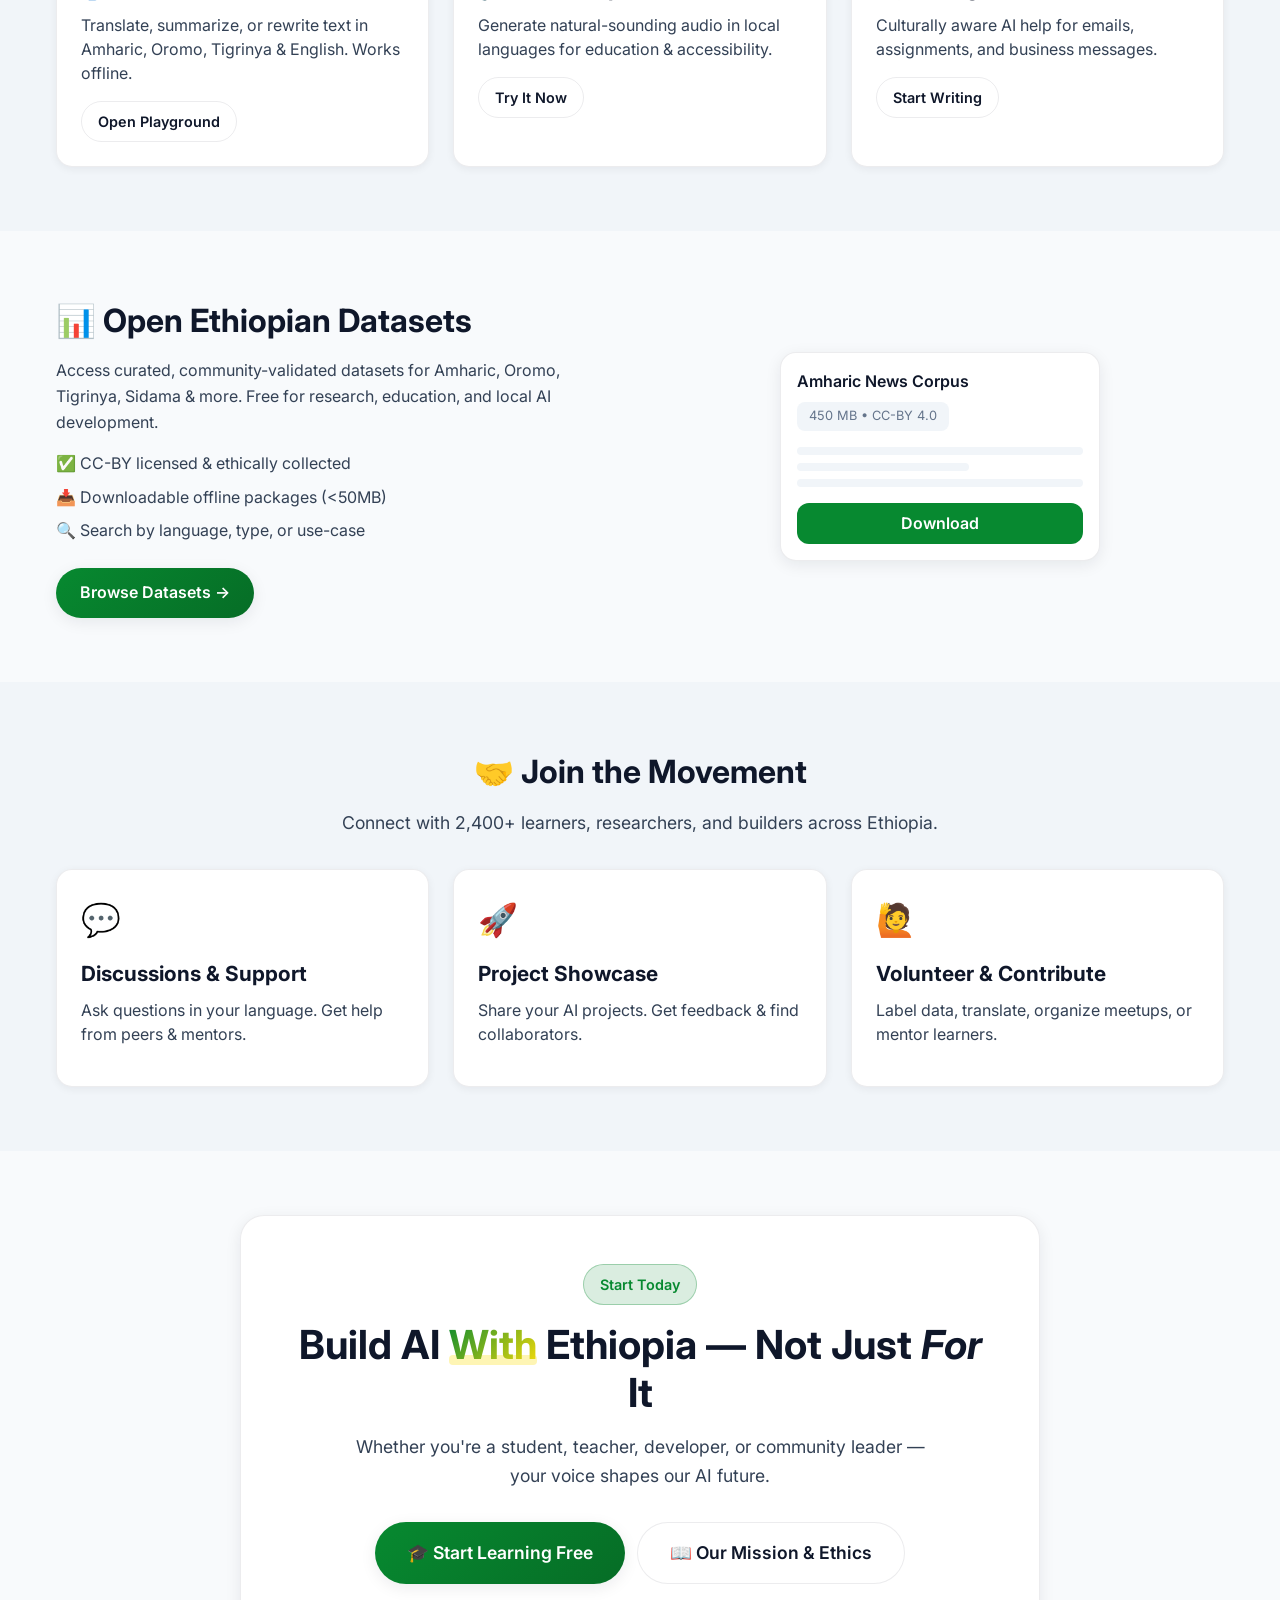
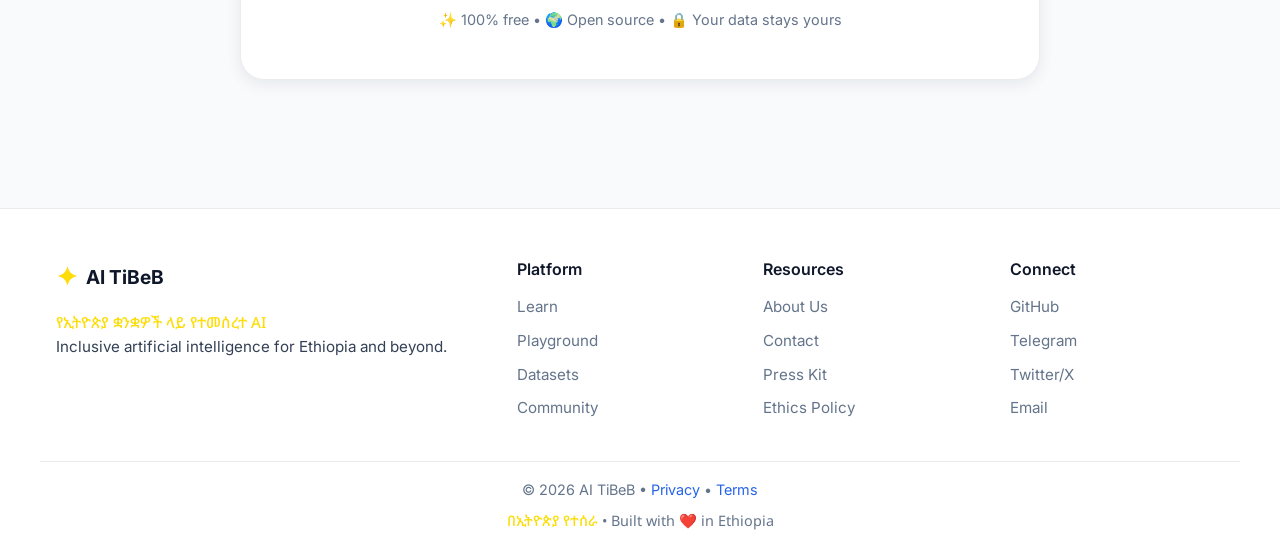
==== commit c078ff33: "Update index.html" ====
--- a/index.html
+++ b/index.html
@@ -4,7 +4,7 @@
   <meta charset="UTF-8" />
   <meta name="viewport" content="width=device-width, initial-scale=1.0" />
   <meta name="description" content="AI TiBeB: Learn Artificial Intelligence in Amharic and Ethiopian local languages. Free courses, tools, datasets, and community.">
-  <title>AI TiBeB • ማሰብ — AI in Your Language</title>
+  <title>AI TiBeB — AI in Your Language</title>
   
   <!-- Google Fonts -->
   <link href="https://fonts.googleapis.com/css2?family=Inter:wght@300;400;500;600;700&family=Noto+Sans+Ethiopic:wght@400;600;700&display=swap" rel="stylesheet">
@@ -33,7 +33,7 @@
       <a href="index.html" class="logo" aria-label="AI TiBeB Home">
         <span class="logo-icon">✦</span>
         <span class="logo-text">AI TiBeB</span>
-        <span class="logo-sub">ማሰብ</span>
+        
       </a>
       
       <nav class="nav" aria-label="Main navigation">
@@ -62,7 +62,7 @@
         </h1>
         
         <p class="hero-tagline">
-          <span class="amharic">አርቲፊሻል ኢንተለጀንስ በአማርኛ እና በሌሎች የኢትዮጵያ ቋንቋዎች</span><br>
+          <span class="amharic">አርቲፊሻል ኢንተለጀንስ በአማርኛ እና በሌሎች የኢትዮጵያ ቋንቋዎች ይማሩ።</span><br>
           Free courses, lightweight tools, open datasets, and a thriving community — designed for real-world use.
         </p>
 
@@ -94,7 +94,7 @@
         <div class="card-grid">
           <a href="course.html" class="feature-card">
             <div class="card-icon">🎓</div>
-            <h3>AI Basics <span class="amharic">(መሰረት)</span></h3>
+            <h3>AI Basics <span class="amharic">(መሰረታዊ የአርቲፊሻል ኢንተለጀንስ እውቀት)</span></h3>
             <p>No coding required. Learn how AI works with Ethiopian examples.</p>
             <span class="card-link">Explore Course →</span>
           </a>
@@ -232,7 +232,7 @@
     </div>
     <div class="container footer-bottom">
       <p>© <span id="year"></span> AI TiBeB • <a href="#">Privacy</a> • <a href="#">Terms</a></p>
-      <p class="footer-amharic"><span class="amharic">የተሰራው በኢትዮጵያ ለኢትዮጵያ</span> • Built with ❤️ in Ethiopia</p>
+      <p class="footer-amharic"><span class="amharic">በኢትዮጵያ የተሰራ</span> • Built with ❤️ in Ethiopia</p>
     </div>
   </footer>
 
--- a/style.css
+++ b/style.css
@@ -1,45 +1,56 @@
 /* ========================================
    AI TiBeB — style.css
-   "ማሰብ" — AI in Ethiopian Languages
+   "ማሰብ" — Light, Modern & Attractive
    ======================================== */
 
 :root {
+  /* Ethiopian Flag Colors */
   --eth-green: #078930;
   --eth-yellow: #FCDD09;
   --eth-red: #DA121A;
   
-  --bg-primary: #0a0e17;
-  --bg-secondary: #121826;
-  --bg-tertiary: #1a2235;
-  --bg-card: rgba(255, 255, 255, 0.06);
-  
-  --text-primary: #ffffff;
-  --text-secondary: rgba(255, 255, 255, 0.85);
-  --text-muted: rgba(255, 255, 255, 0.65);
-  --text-link: #7ec8ff;
-  
-  --glass: rgba(255, 255, 255, 0.08);
-  --glass-border: rgba(255, 255, 255, 0.12);
-  --glass-hover: rgba(255, 255, 255, 0.15);
-  
-  --shadow-sm: 0 4px 12px rgba(0,0,0,0.3);
-  --shadow-md: 0 8px 30px rgba(0,0,0,0.4);
-  --glow-yellow: 0 0 25px rgba(252, 221, 9, 0.25);
-  
+  /* Light Theme Base */
+  --bg-primary: #f8fafc;
+  --bg-secondary: #ffffff;
+  --bg-tertiary: #f1f5f9;
+  --bg-card: #ffffff;
+  
+  /* Text Colors (High Contrast) */
+  --text-primary: #0f172a;
+  --text-secondary: #334155;
+  --text-muted: #64748b;
+  --text-link: #2563eb;
+  
+  /* UI Elements */
+  --glass: rgba(255, 255, 255, 0.8);
+  --glass-border: rgba(15, 23, 42, 0.08);
+  --glass-hover: rgba(255, 255, 255, 0.95);
+  
+  /* Shadows & Effects */
+  --shadow-sm: 0 2px 8px rgba(15, 23, 42, 0.06);
+  --shadow-md: 0 4px 16px rgba(15, 23, 42, 0.08);
+  --shadow-lg: 0 8px 30px rgba(15, 23, 42, 0.12);
+  --glow-accent: 0 0 0 3px rgba(7, 137, 48, 0.2);
+  
+  /* Transitions */
   --transition: all 0.3s cubic-bezier(0.16, 1, 0.3, 1);
   --transition-fast: all 0.15s ease;
   
+  /* Spacing Scale */
   --space-1: 0.25rem; --space-2: 0.5rem; --space-3: 0.75rem;
   --space-4: 1rem; --space-5: 1.5rem; --space-6: 2rem;
   --space-7: 3rem; --space-8: 4rem;
   
-  --radius-sm: 8px; --radius-md: 16px; --radius-lg: 24px;
-  --radius-xl: 32px; --radius-full: 999px;
-  
-  --font-sans: 'Inter', -apple-system, sans-serif;
+  /* Border Radius */
+  --radius-sm: 8px; --radius-md: 12px; --radius-lg: 16px;
+  --radius-xl: 24px; --radius-full: 999px;
+  
+  /* Typography */
+  --font-sans: 'Inter', -apple-system, BlinkMacSystemFont, sans-serif;
   --font-amharic: 'Noto Sans Ethiopic', sans-serif;
   
-  --z-bg: 0; --z-content: 10; --z-header: 100; --z-modal: 1000; --z-cursor: 9999;
+  /* Z-Index */
+  --z-bg: 0; --z-content: 10; --z-header: 100; --z-cursor: 9999;
 }
 
 *, *::before, *::after { box-sizing: border-box; margin: 0; padding: 0; }
@@ -55,120 +66,107 @@
 
 .amharic { font-family: var(--font-amharic); font-weight: 500; color: var(--eth-yellow); }
 a { color: var(--text-link); text-decoration: none; transition: var(--transition-fast); }
-a:hover { color: var(--eth-yellow); }
-::selection { background: var(--eth-yellow); color: var(--bg-primary); }
+a:hover { color: var(--eth-green); }
+::selection { background: var(--eth-yellow); color: var(--text-primary); }
 
 .skip-link {
   position: absolute; top: -40px; left: 0; background: var(--eth-green); color: white;
-  padding: var(--space-3) var(--space-4); z-index: var(--z-modal); transition: top 0.2s;
+  padding: var(--space-3) var(--space-4); z-index: var(--z-cursor); transition: top 0.2s;
 }
 .skip-link:focus { top: 0; }
 
 /* Background */
 .bg-decoration { position: fixed; inset: 0; pointer-events: none; z-index: var(--z-bg); overflow: hidden; }
-.blob { position: absolute; border-radius: 50%; filter: blur(60px); opacity: 0.3; animation: float 25s infinite ease-in-out; }
+.blob { position: absolute; border-radius: 50%; filter: blur(80px); opacity: 0.15; animation: float 25s infinite ease-in-out; }
 .blob-1 { width: 500px; height: 500px; background: var(--eth-green); top: -150px; left: -100px; }
 .blob-2 { width: 400px; height: 400px; background: var(--eth-red); bottom: -100px; right: -50px; animation-delay: -10s; }
 @keyframes float { 0%,100%{transform:translate(0,0) scale(1);} 33%{transform:translate(30px,-20px) scale(1.05);} 66%{transform:translate(-20px,30px) scale(0.95);} }
-.pattern-overlay { position: absolute; inset: 0; background: radial-gradient(circle at 20% 30%, rgba(252,221,9,0.04) 0%, transparent 25%), radial-gradient(circle at 80% 70%, rgba(7,137,48,0.04) 0%, transparent 25%); opacity: 0.7; }
+.pattern-overlay { position: absolute; inset: 0; background: radial-gradient(circle at 20% 30%, rgba(252,221,9,0.06) 0%, transparent 25%), radial-gradient(circle at 80% 70%, rgba(7,137,48,0.06) 0%, transparent 25%); opacity: 0.6; }
 
 .container { width: 100%; max-width: 1200px; margin: 0 auto; padding: 0 var(--space-4); }
 .section { padding: var(--space-8) 0; }
-.section.alt-bg { background: var(--bg-secondary); }
+.section.alt-bg { background: var(--bg-tertiary); }
 
 /* Header */
-.site-header { position: sticky; top: 0; background: rgba(10,14,23,0.9); backdrop-filter: blur(12px); border-bottom: 1px solid var(--glass-border); z-index: var(--z-header); padding: var(--space-3) 0; }
+.site-header { position: sticky; top: 0; background: rgba(255,255,255,0.9); backdrop-filter: blur(12px); border-bottom: 1px solid var(--glass-border); z-index: var(--z-header); padding: var(--space-3) 0; }
 .header-inner { display: flex; align-items: center; justify-content: space-between; gap: var(--space-4); flex-wrap: wrap; }
 .logo { display: flex; align-items: center; gap: var(--space-2); font-weight: 700; font-size: 1.4rem; color: var(--text-primary); }
 .logo-icon { color: var(--eth-yellow); font-size: 1.6rem; }
 .logo-sub { font-family: var(--font-amharic); font-size: 0.9rem; color: var(--text-muted); margin-left: var(--space-1); }
 .nav { display: flex; gap: var(--space-5); align-items: center; }
 .nav a { color: var(--text-secondary); font-weight: 500; font-size: 0.95rem; }
+.nav a:hover { color: var(--eth-green); }
 .lang-toggle { background: var(--glass); border: 1px solid var(--glass-border); color: var(--text-primary); padding: var(--space-2) var(--space-4); border-radius: var(--radius-full); font-size: 0.9rem; cursor: pointer; transition: var(--transition-fast); }
 .lang-toggle:hover { background: var(--glass-hover); border-color: var(--eth-yellow); }
 
 /* Hero */
-.hero { min-height: 90vh; display: flex; align-items: center; padding: var(--space-7) 0; }
+.hero { min-height: 85vh; display: flex; align-items: center; padding: var(--space-7) 0; }
 .hero-content { max-width: 800px; text-align: center; margin: 0 auto; }
-.hero-badge { display: inline-flex; align-items: center; gap: var(--space-2); background: rgba(252,221,9,0.15); color: var(--eth-yellow); padding: var(--space-2) var(--space-4); border-radius: var(--radius-full); font-size: 0.9rem; font-weight: 500; margin-bottom: var(--space-5); border: 1px solid rgba(252,221,9,0.3); }
-.hero-title { font-size: clamp(2.2rem, 5vw, 3.5rem); font-weight: 800; line-height: 1.1; margin-bottom: var(--space-5); letter-spacing: -0.02em; }
-.highlight { background: linear-gradient(135deg, var(--eth-yellow), #ffb300); -webkit-background-clip: text; background-clip: text; color: transparent; position: relative; }
-.highlight::after { content: ""; position: absolute; bottom: 4px; left: 0; width: 100%; height: 10px; background: rgba(252,221,9,0.2); border-radius: 4px; z-index: -1; }
+.hero-badge { display: inline-flex; align-items: center; gap: var(--space-2); background: rgba(252,221,9,0.2); color: #b45309; padding: var(--space-2) var(--space-4); border-radius: var(--radius-full); font-size: 0.9rem; font-weight: 600; margin-bottom: var(--space-5); border: 1px solid rgba(252,221,9,0.4); }
+.hero-title { font-size: clamp(2.2rem, 5vw, 3.5rem); font-weight: 800; line-height: 1.1; margin-bottom: var(--space-5); letter-spacing: -0.02em; color: var(--text-primary); }
+.highlight { background: linear-gradient(135deg, var(--eth-green), var(--eth-yellow)); -webkit-background-clip: text; background-clip: text; color: transparent; position: relative; }
+.highlight::after { content: ""; position: absolute; bottom: 4px; left: 0; width: 100%; height: 10px; background: rgba(252,221,9,0.3); border-radius: 4px; z-index: -1; }
 .hero-tagline { font-size: 1.2rem; color: var(--text-secondary); margin-bottom: var(--space-6); line-height: 1.7; }
 .hero-cta { display: flex; gap: var(--space-3); justify-content: center; flex-wrap: wrap; margin-bottom: var(--space-7); }
 .hero-stats { display: flex; justify-content: center; gap: var(--space-6); flex-wrap: wrap; }
 .stat { text-align: center; }
-.stat-number { display: block; font-size: 1.8rem; font-weight: 700; color: var(--eth-yellow); }
+.stat-number { display: block; font-size: 1.8rem; font-weight: 700; color: var(--eth-green); }
 .stat-label { font-size: 0.9rem; color: var(--text-muted); }
 
 /* Buttons */
 .btn { display: inline-flex; align-items: center; justify-content: center; gap: var(--space-2); padding: var(--space-3) var(--space-5); border-radius: var(--radius-full); font-weight: 600; font-size: 1rem; cursor: pointer; transition: var(--transition); border: none; text-align: center; white-space: nowrap; }
-.btn-primary { background: linear-gradient(135deg, var(--eth-green), #066d26); color: white; box-shadow: 0 8px 25px rgba(7,137,48,0.4); }
-.btn-primary:hover { transform: translateY(-2px); box-shadow: 0 12px 35px rgba(7,137,48,0.6), var(--glow-yellow); }
-.btn-secondary { background: var(--glass); color: var(--text-primary); border: 1px solid var(--glass-border); backdrop-filter: blur(8px); }
-.btn-secondary:hover { background: var(--glass-hover); border-color: var(--eth-yellow); transform: translateY(-2px); }
+.btn-primary { background: linear-gradient(135deg, var(--eth-green), #066d26); color: white; box-shadow: var(--shadow-md); }
+.btn-primary:hover { transform: translateY(-2px); box-shadow: var(--shadow-lg); }
+.btn-secondary { background: var(--bg-secondary); color: var(--text-primary); border: 1px solid var(--glass-border); }
+.btn-secondary:hover { background: var(--bg-tertiary); border-color: var(--eth-yellow); transform: translateY(-2px); }
 .btn-outline { background: transparent; border: 1px solid var(--glass-border); color: var(--text-primary); }
-.btn-outline:hover { border-color: var(--eth-green); background: rgba(7,137,48,0.1); }
+.btn-outline:hover { border-color: var(--eth-green); background: rgba(7,137,48,0.08); }
 .btn-sm { padding: var(--space-2) var(--space-4); font-size: 0.9rem; }
 .btn-lg { padding: var(--space-4) var(--space-6); font-size: 1.1rem; }
-.btn-icon { font-size: 1.1em; }
 
 /* Sections */
-.section-header { text-align: center; max-width: 700px; margin: 0 auto var(--space-7); }
-.section-title { font-size: 2rem; font-weight: 700; margin-bottom: var(--space-3); display: flex; align-items: center; justify-content: center; gap: var(--space-3); }
+.section-header { text-align: center; max-width: 700px; margin: 0 auto var(--space-6); }
+.section-title { font-size: 2rem; font-weight: 700; margin-bottom: var(--space-3); color: var(--text-primary); }
 .section-subtitle { color: var(--text-secondary); font-size: 1.1rem; line-height: 1.6; }
-.section-cta { text-align: center; margin-top: var(--space-6); color: var(--text-muted); }
-.section-cta a { color: var(--eth-yellow); font-weight: 500; }
-
-/* Programs */
-.programs-grid { display: grid; grid-template-columns: repeat(auto-fit, minmax(260px, 1fr)); gap: var(--space-5); }
-.program-card { background: var(--bg-card); border: 1px solid var(--glass-border); border-radius: var(--radius-lg); padding: var(--space-5); transition: var(--transition); position: relative; overflow: hidden; }
-.program-card:hover { transform: translateY(-4px); border-color: rgba(252,221,9,0.4); box-shadow: var(--shadow-md), var(--glow-yellow); }
-.card-badge { position: absolute; top: var(--space-4); right: var(--space-4); padding: var(--space-1) var(--space-3); border-radius: var(--radius-full); font-size: 0.75rem; font-weight: 600; text-transform: uppercase; }
-.card-badge.beginner { background: rgba(7,137,48,0.2); color: #6ee7b7; }
-.card-badge.intermediate { background: rgba(252,221,9,0.2); color: #fde68a; }
-.card-badge.advanced { background: rgba(218,18,26,0.2); color: #fca5a5; }
-.card-badge.sector { background: rgba(59,130,246,0.2); color: #93c5fd; }
-.program-card h3 { font-size: 1.3rem; margin-bottom: var(--space-3); font-weight: 600; }
-.program-desc { color: var(--text-secondary); margin-bottom: var(--space-4); font-size: 0.95rem; }
-.program-details { list-style: none; margin-bottom: var(--space-4); font-size: 0.9rem; color: var(--text-muted); }
-.program-details li { margin-bottom: var(--space-1); }
-
-/* Tools */
-.tools-tabs { display: flex; justify-content: center; gap: var(--space-2); margin-bottom: var(--space-6); flex-wrap: wrap; }
-.tab-btn { background: var(--glass); border: 1px solid var(--glass-border); color: var(--text-secondary); padding: var(--space-2) var(--space-4); border-radius: var(--radius-full); font-size: 0.95rem; cursor: pointer; transition: var(--transition-fast); }
-.tab-btn.active, .tab-btn:hover { background: var(--eth-green); color: white; border-color: var(--eth-green); }
-.tab-panel { display: none; animation: fadeIn 0.4s ease; }
-.tab-panel.active { display: grid; }
-@keyframes fadeIn { from { opacity:0; transform:translateY(10px); } to { opacity:1; transform:translateY(0); } }
-.tools-grid { display: grid; grid-template-columns: repeat(auto-fit, minmax(280px, 1fr)); gap: var(--space-5); }
-.tool-card { background: var(--bg-card); border: 1px solid var(--glass-border); border-radius: var(--radius-lg); padding: var(--space-5); transition: var(--transition); }
-.tool-card:hover { transform: translateY(-4px); border-color: var(--eth-yellow); box-shadow: var(--shadow-md); }
-.tool-icon { font-size: 2rem; margin-bottom: var(--space-3); }
-.tool-card h3 { font-size: 1.25rem; margin-bottom: var(--space-2); font-weight: 600; }
-.tool-card p { color: var(--text-secondary); margin-bottom: var(--space-4); font-size: 0.95rem; }
-.tool-meta { display: flex; gap: var(--space-2); margin-bottom: var(--space-4); flex-wrap: wrap; }
-.meta-tag { background: var(--glass); padding: var(--space-1) var(--space-3); border-radius: var(--radius-sm); font-size: 0.8rem; color: var(--text-muted); border: 1px solid var(--glass-border); }
-
-/* Challenges */
-.solutions-grid { display: grid; grid-template-columns: repeat(auto-fit, minmax(260px, 1fr)); gap: var(--space-5); }
-.solution-card { background: var(--bg-card); border-left: 4px solid var(--eth-red); border-radius: 0 var(--radius-md) var(--radius-md) 0; padding: var(--space-5); transition: var(--transition); }
-.solution-card:hover { border-left-color: var(--eth-yellow); transform: translateX(4px); }
-.solution-icon { font-size: 1.8rem; margin-bottom: var(--space-3); }
-.solution-card h3 { font-size: 1.2rem; margin-bottom: var(--space-2); font-weight: 600; }
-.challenge-desc { color: var(--text-muted); margin-bottom: var(--space-4); font-size: 0.95rem; }
-.solution-box { background: rgba(7,137,48,0.1); border: 1px solid rgba(7,137,48,0.3); border-radius: var(--radius-sm); padding: var(--space-4); }
-.solution-box strong { display: block; margin-bottom: var(--space-2); color: var(--eth-green); }
-.solution-box ul { padding-left: var(--space-5); color: var(--text-secondary); font-size: 0.9rem; }
-.solution-box li { margin-bottom: var(--space-1); }
-
-/* CTA */
+
+/* Cards & Grids */
+.card-grid, .tools-preview, .community-grid { display: grid; grid-template-columns: repeat(auto-fit, minmax(280px, 1fr)); gap: var(--space-5); }
+.feature-card, .tool-preview-card, .community-card {
+  background: var(--bg-card);
+  border: 1px solid var(--glass-border);
+  border-radius: var(--radius-lg);
+  padding: var(--space-5);
+  transition: var(--transition);
+  box-shadow: var(--shadow-sm);
+}
+.feature-card:hover, .tool-preview-card:hover, .community-card:hover {
+  transform: translateY(-4px);
+  border-color: var(--eth-green);
+  box-shadow: var(--shadow-md);
+}
+.feature-card { text-decoration: none; color: inherit; display: block; }
+.card-icon, .comm-icon { font-size: 2rem; margin-bottom: var(--space-3); }
+.feature-card h3, .tool-preview-card h3, .community-card h3 { font-size: 1.3rem; margin-bottom: var(--space-2); color: var(--text-primary); }
+.feature-card p, .tool-preview-card p, .community-card p { color: var(--text-secondary); margin-bottom: var(--space-4); line-height: 1.5; }
+.card-link { color: var(--eth-green); font-weight: 600; font-size: 0.95rem; }
+
+/* Split Layout (Datasets) */
+.split-layout { display: grid; grid-template-columns: 1fr 1fr; gap: var(--space-6); align-items: center; }
+.split-desc { color: var(--text-secondary); margin-bottom: var(--space-4); }
+.feature-list { list-style: none; margin-bottom: var(--space-5); }
+.feature-list li { margin-bottom: var(--space-2); color: var(--text-secondary); }
+.dataset-card-mock { background: var(--bg-secondary); border: 1px solid var(--glass-border); border-radius: var(--radius-lg); padding: var(--space-4); box-shadow: var(--shadow-md); max-width: 320px; margin: 0 auto; }
+.mock-header { font-weight: 600; margin-bottom: var(--space-2); color: var(--text-primary); }
+.mock-badge { background: var(--bg-tertiary); padding: var(--space-1) var(--space-3); border-radius: var(--radius-sm); font-size: 0.8rem; color: var(--text-muted); margin-bottom: var(--space-4); display: inline-block; }
+.mock-line { height: 8px; background: var(--bg-tertiary); border-radius: 4px; margin-bottom: var(--space-2); }
+.mock-line.short { width: 60%; }
+.mock-btn { background: var(--eth-green); color: white; padding: var(--space-2); border-radius: var(--radius-md); text-align: center; margin-top: var(--space-4); font-weight: 600; }
+
+/* CTA Section */
 .cta-section { padding: var(--space-8) 0; }
-.cta-card { background: linear-gradient(135deg, var(--bg-secondary), var(--bg-tertiary)); border: 1px solid var(--glass-border); border-radius: var(--radius-xl); padding: var(--space-7); text-align: center; max-width: 800px; margin: 0 auto; position: relative; overflow: hidden; }
-.cta-card::before { content: ""; position: absolute; inset: -50%; background: radial-gradient(circle, rgba(252,221,9,0.08) 0%, transparent 60%); animation: pulse 10s infinite ease-in-out; pointer-events: none; }
-@keyframes pulse { 0%,100%{transform:scale(1); opacity:0.5;} 50%{transform:scale(1.1); opacity:0.8;} }
-.cta-badge { display: inline-block; background: rgba(252,221,9,0.15); color: var(--eth-yellow); padding: var(--space-2) var(--space-4); border-radius: var(--radius-full); font-size: 0.9rem; font-weight: 500; margin-bottom: var(--space-4); border: 1px solid rgba(252,221,9,0.3); }
-.cta-title { font-size: clamp(1.8rem, 4vw, 2.5rem); font-weight: 700; margin-bottom: var(--space-4); line-height: 1.2; }
+.cta-card { background: var(--bg-secondary); border: 1px solid var(--glass-border); border-radius: var(--radius-xl); padding: var(--space-7); text-align: center; max-width: 800px; margin: 0 auto; position: relative; overflow: hidden; box-shadow: var(--shadow-md); }
+.cta-badge { display: inline-block; background: rgba(7,137,48,0.15); color: var(--eth-green); padding: var(--space-2) var(--space-4); border-radius: var(--radius-full); font-size: 0.9rem; font-weight: 600; margin-bottom: var(--space-4); border: 1px solid rgba(7,137,48,0.3); }
+.cta-title { font-size: clamp(1.8rem, 4vw, 2.5rem); font-weight: 700; margin-bottom: var(--space-4); line-height: 1.2; color: var(--text-primary); }
 .cta-desc { color: var(--text-secondary); font-size: 1.1rem; margin-bottom: var(--space-6); max-width: 600px; margin-left: auto; margin-right: auto; }
 .cta-actions { display: flex; gap: var(--space-3); justify-content: center; flex-wrap: wrap; margin-bottom: var(--space-5); }
 .cta-trust { color: var(--text-muted); font-size: 0.9rem; }
@@ -176,53 +174,41 @@
 /* Footer */
 .site-footer { background: var(--bg-secondary); border-top: 1px solid var(--glass-border); padding: var(--space-7) 0 var(--space-5); margin-top: var(--space-8); }
 .footer-grid { display: grid; grid-template-columns: 2fr repeat(3, 1fr); gap: var(--space-6); margin-bottom: var(--space-6); }
-.footer-brand .logo-small { font-size: 1.2rem; margin-bottom: var(--space-3); display: inline-flex; }
-.footer-tagline { color: var(--text-muted); font-size: 0.95rem; line-height: 1.6; }
+.footer-brand .logo-small { font-size: 1.2rem; margin-bottom: var(--space-3); display: inline-flex; color: var(--text-primary); }
+.footer-tagline { color: var(--text-secondary); font-size: 0.95rem; line-height: 1.6; }
 .footer-links h4 { font-size: 1rem; font-weight: 600; margin-bottom: var(--space-3); color: var(--text-primary); }
 .footer-links ul { list-style: none; }
 .footer-links li { margin-bottom: var(--space-2); }
 .footer-links a { color: var(--text-muted); font-size: 0.95rem; }
-.footer-links a:hover { color: var(--eth-yellow); }
+.footer-links a:hover { color: var(--eth-green); }
 .footer-bottom { text-align: center; padding-top: var(--space-4); border-top: 1px solid var(--glass-border); color: var(--text-muted); font-size: 0.9rem; }
 .footer-bottom a { color: var(--text-link); }
 .footer-amharic { margin-top: var(--space-2); font-family: var(--font-amharic); }
 
 /* Animations */
-.program-card, .tool-card, .solution-card { opacity: 0; transform: translateY(20px); transition: opacity 0.5s ease, transform 0.5s ease; }
-.program-card.in-view, .tool-card.in-view, .solution-card.in-view { opacity: 1; transform: translateY(0); }
-.program-card:nth-child(1){transition-delay:0.1s} .program-card:nth-child(2){transition-delay:0.2s}
-.program-card:nth-child(3){transition-delay:0.3s} .program-card:nth-child(4){transition-delay:0.4s}
-
-/* 🟢 Ethiopian Flag Cursor (Outline Only) */
+.feature-card, .tool-preview-card, .community-card, .cta-card {
+  opacity: 0; transform: translateY(20px); transition: opacity 0.5s ease, transform 0.5s ease;
+}
+.feature-card.in-view, .tool-preview-card.in-view, .community-card.in-view, .cta-card.in-view {
+  opacity: 1; transform: translateY(0);
+}
+.feature-card:nth-child(1){transition-delay:0.1s} .feature-card:nth-child(2){transition-delay:0.2s} .feature-card:nth-child(3){transition-delay:0.3s}
+
+/* 🟢 Ethiopian Flag Cursor (Light-Optimized) */
 .eth-cursor {
   position: fixed;
-  width: 28px;
-  height: 28px;
+  width: 28px; height: 28px;
   border-radius: 50%;
-  /* Gradient colors for the line */
-  background: conic-gradient(
-    var(--eth-green) 0deg 120deg,
-    var(--eth-yellow) 120deg 240deg,
-    var(--eth-red) 240deg 360deg
-  );
-  /* Mask cuts out the center, leaving only a 3px colored ring */
+  background: conic-gradient(var(--eth-green) 0deg 120deg, var(--eth-yellow) 120deg 240deg, var(--eth-red) 240deg 360deg);
   -webkit-mask: radial-gradient(farthest-side, transparent calc(100% - 3px), #000 calc(100% - 2px));
   mask: radial-gradient(farthest-side, transparent calc(100% - 3px), #000 calc(100% - 2px));
-  pointer-events: none;
-  z-index: var(--z-cursor);
+  pointer-events: none; z-index: var(--z-cursor);
   transform: translate(-50%, -50%);
+  box-shadow: 0 2px 8px rgba(0,0,0,0.15);
   transition: width 0.25s cubic-bezier(0.16, 1, 0.3, 1), height 0.25s cubic-bezier(0.16, 1, 0.3, 1);
-  filter: drop-shadow(0 0 6px rgba(252, 221, 9, 0.3));
-}
-.eth-cursor.hovering {
-  width: 42px;
-  height: 42px;
-}
-
-@media (hover: none) or (pointer: coarse) {
-  .eth-cursor { display: none !important; }
-  body { cursor: auto; }
-}
+}
+.eth-cursor.hovering { width: 42px; height: 42px; box-shadow: 0 4px 12px rgba(7,137,48,0.3); }
+@media (hover: none) or (pointer: coarse) { .eth-cursor { display: none !important; } body { cursor: auto; } }
 
 /* Responsive */
 @media (max-width: 1024px) { :root { --space-8: 3.5rem; } .footer-grid { grid-template-columns: 1fr 1fr; gap: var(--space-5); } }
@@ -238,16 +224,17 @@
   .cta-actions { flex-direction: column; }
   .footer-grid { grid-template-columns: 1fr; text-align: center; }
   .footer-links ul { display: flex; flex-direction: column; align-items: center; }
+  .split-layout { grid-template-columns: 1fr; }
 }
 @media (max-width: 480px) {
   .container { padding: 0 var(--space-3); }
   .hero-title { font-size: 1.8rem; }
   .hero-tagline { font-size: 1rem; }
   .section { padding: var(--space-6) 0; }
-  .program-card, .tool-card, .solution-card { padding: var(--space-4); }
+  .feature-card, .tool-preview-card, .community-card { padding: var(--space-4); }
 }
 
 /* Accessibility */
 @media (prefers-reduced-motion: reduce) { *, *::before, *::after { animation-duration: 0.01ms !important; transition-duration: 0.01ms !important; scroll-behavior: auto !important; } .blob { display: none; } }
-@media (prefers-contrast: high) { :root { --glass: rgba(255,255,255,0.15); --glass-border: rgba(255,255,255,0.4); --text-muted: rgba(255,255,255,0.9); } }
-@media print { .bg-decoration, .site-header, .btn, .hero-cta, .cta-actions, .eth-cursor { display: none !important; } body { background: white; color: black; } .program-card, .tool-card, .solution-card { background: white; border: 1px solid #ccc; color: black; } }
+@media (prefers-contrast: high) { :root { --glass: rgba(255,255,255,0.95); --glass-border: rgba(0,0,0,0.2); --text-muted: rgba(0,0,0,0.8); } }
+@media print { .bg-decoration, .site-header, .btn, .hero-cta, .cta-actions, .eth-cursor { display: none !important; } body { background: white; color: black; } }
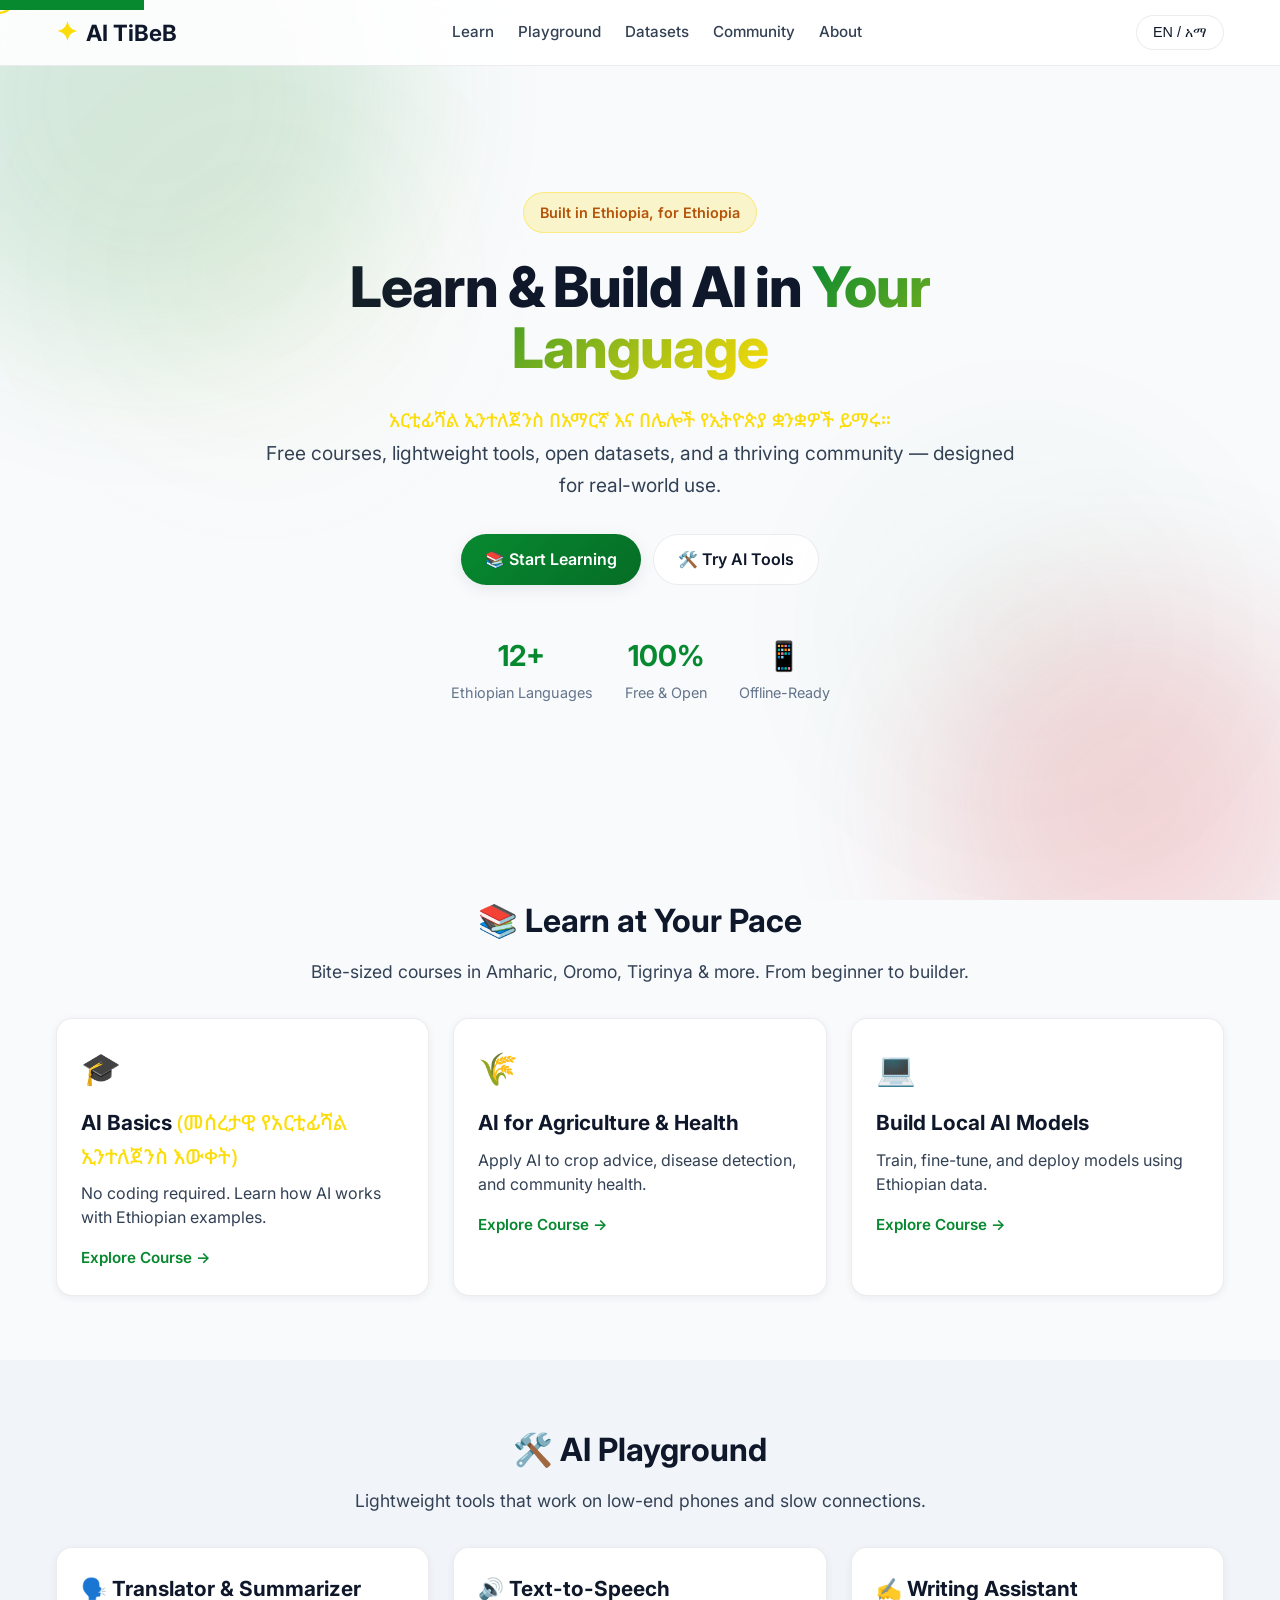
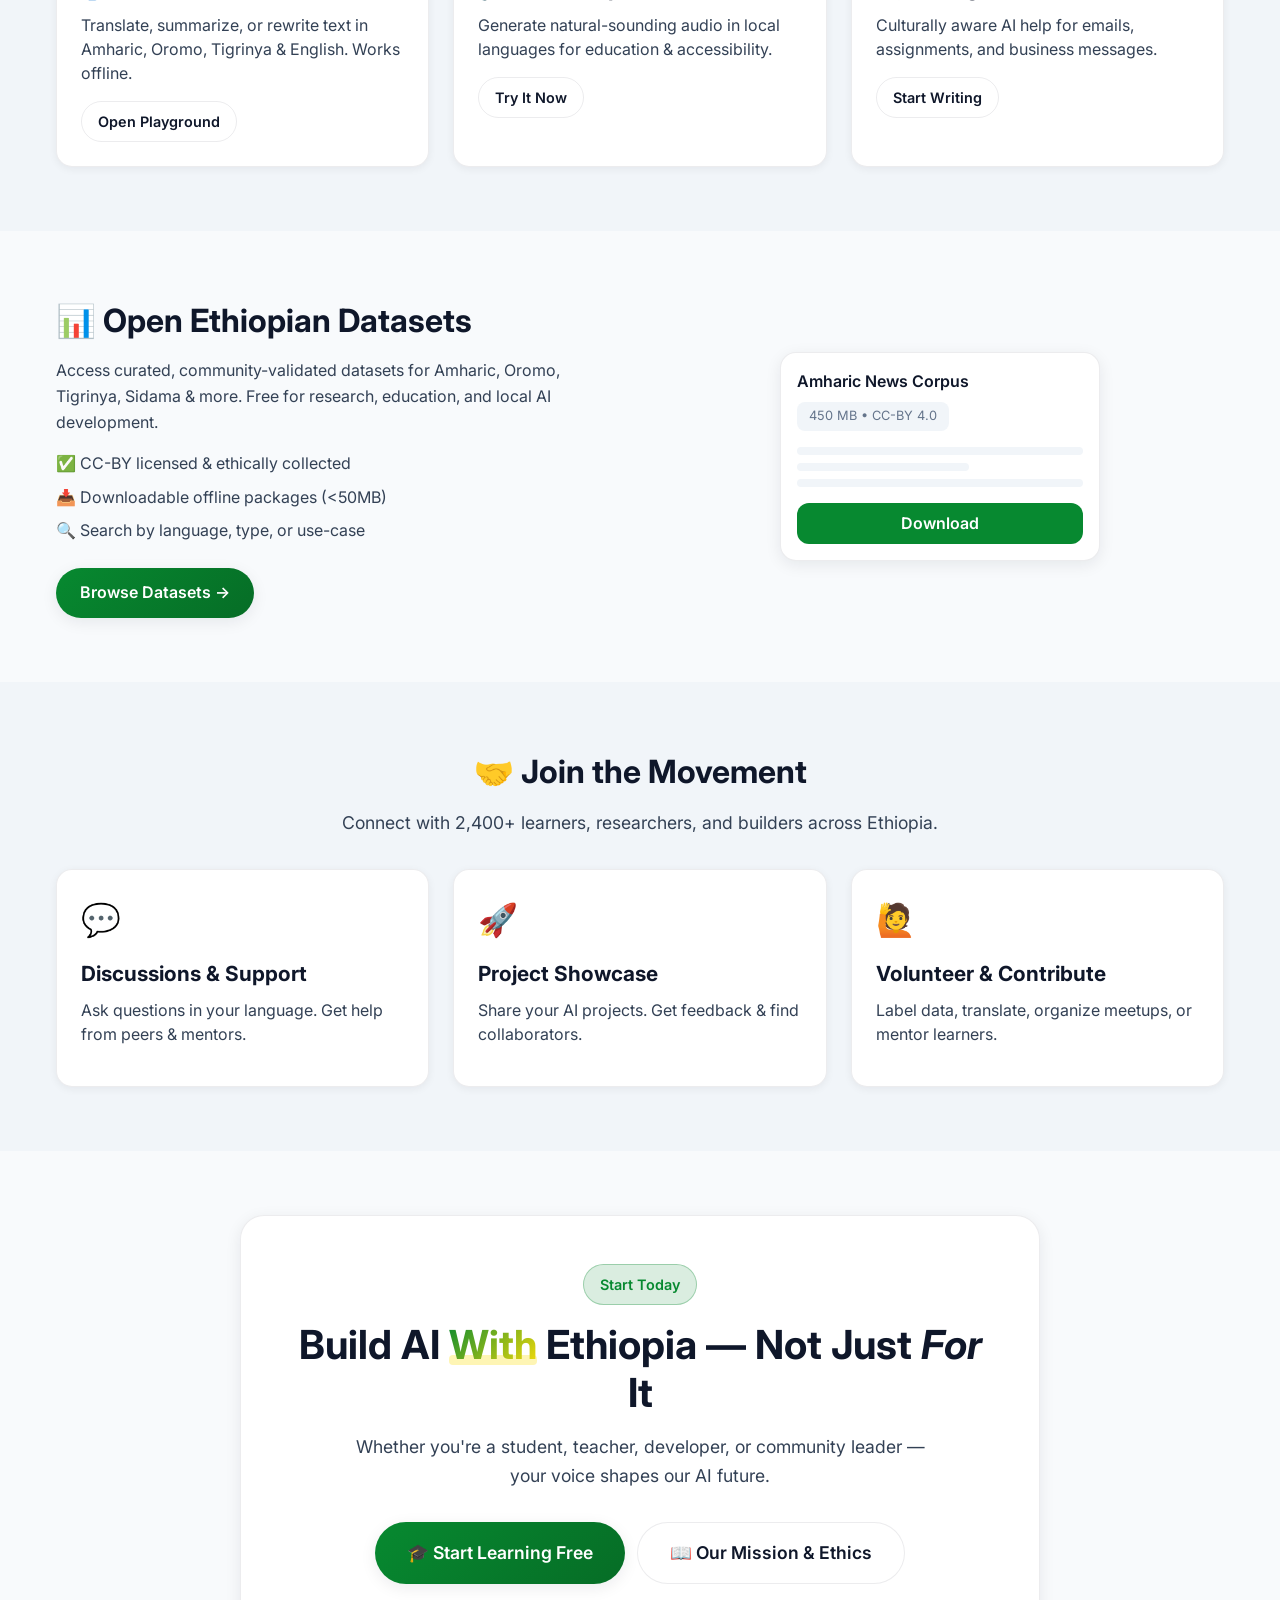
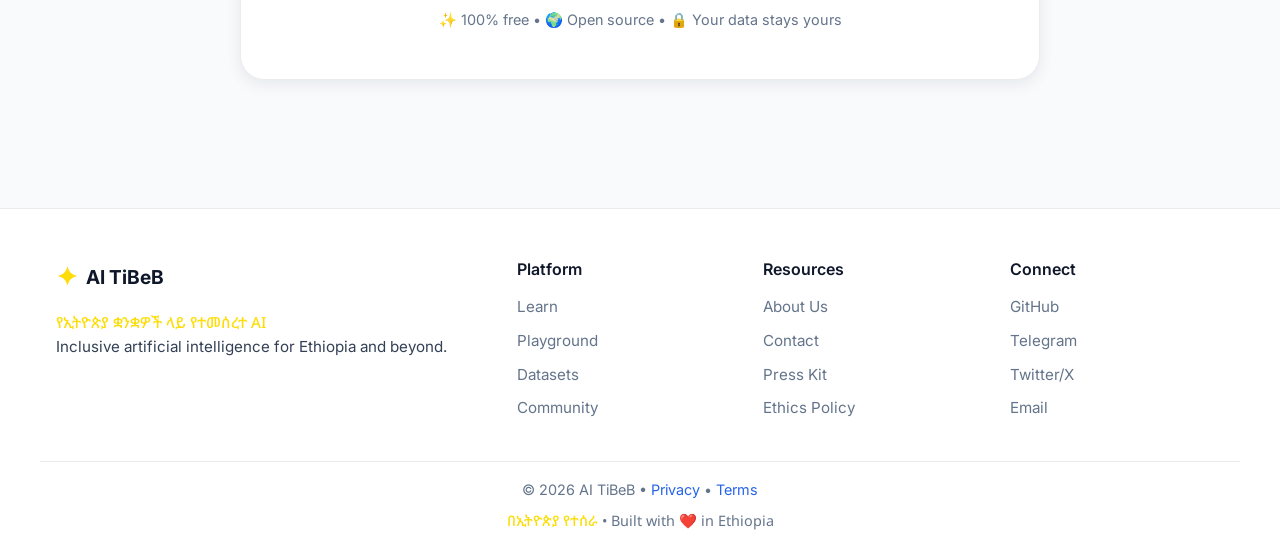
==== commit 1311a781: "Update index.html" ====
--- a/index.html
+++ b/index.html
@@ -55,7 +55,7 @@
     <!-- HERO -->
     <section class="hero">
       <div class="container hero-content">
-        <div class="hero-badge">🇪🇹 Built in Ethiopia, for Ethiopia</div>
+        <div class="hero-badge">Built in Ethiopia, for Ethiopia</div>
         
         <h1 class="hero-title">
           Learn & Build AI in <span class="highlight">Your Language</span>
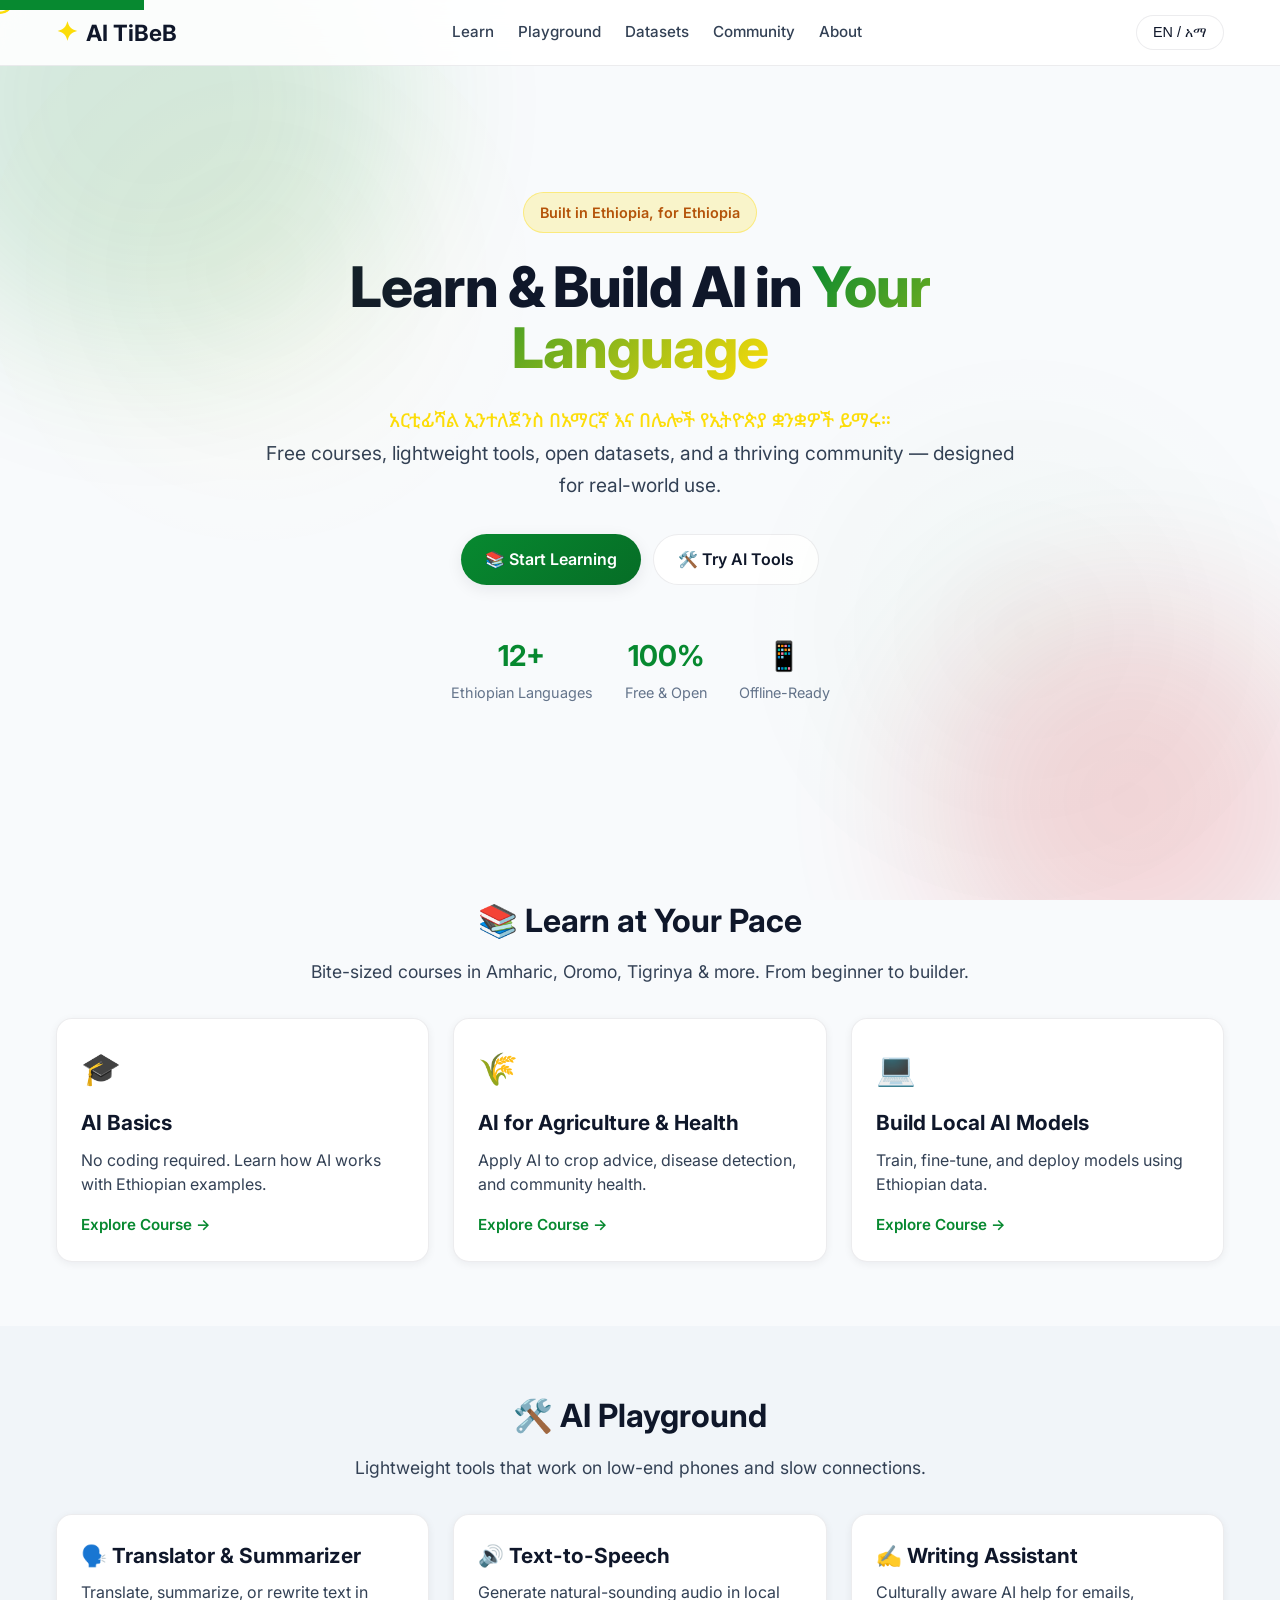
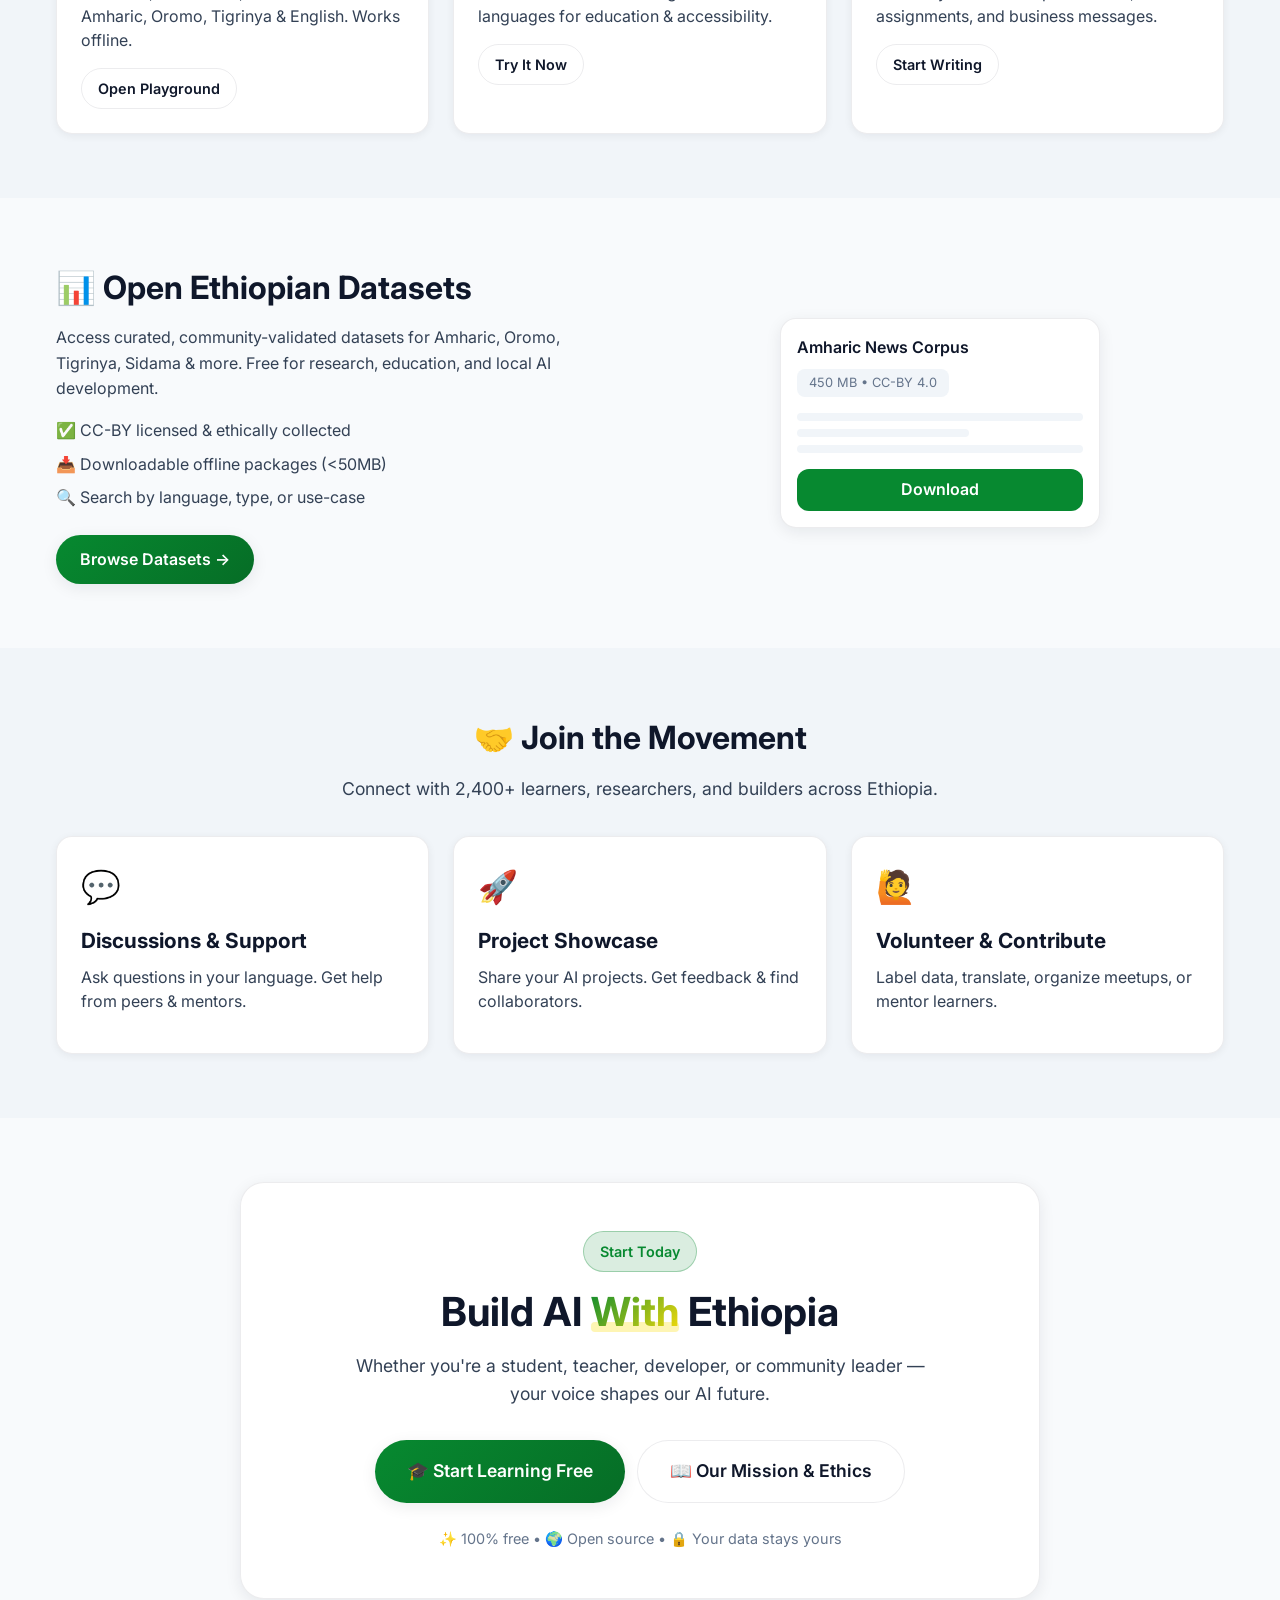
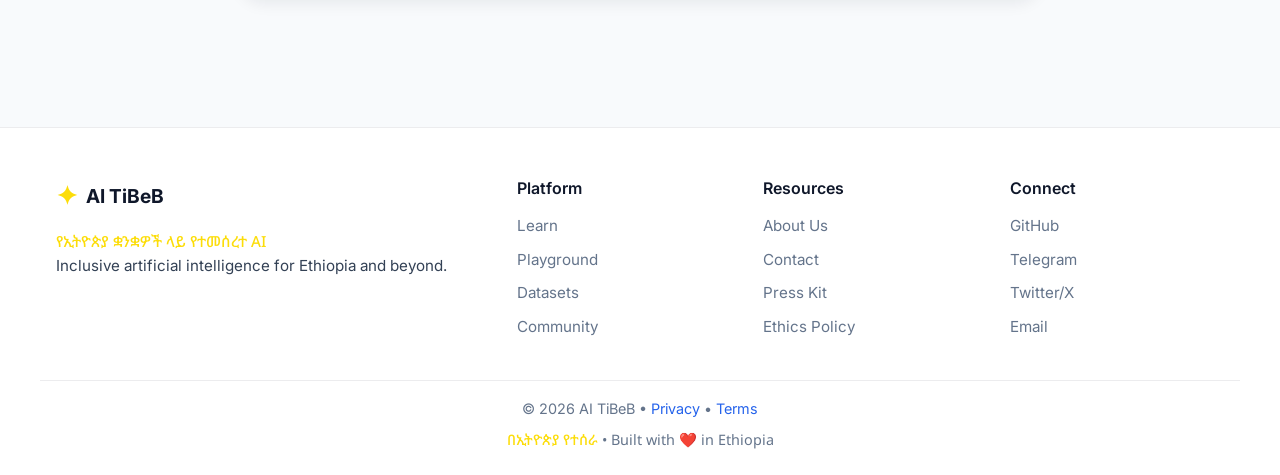
==== commit 5092a4bb: "Update index.html" ====
--- a/index.html
+++ b/index.html
@@ -94,7 +94,7 @@
         <div class="card-grid">
           <a href="course.html" class="feature-card">
             <div class="card-icon">🎓</div>
-            <h3>AI Basics <span class="amharic">(መሰረታዊ የአርቲፊሻል ኢንተለጀንስ እውቀት)</span></h3>
+            <h3>AI Basics </h3>
             <p>No coding required. Learn how AI works with Ethiopian examples.</p>
             <span class="card-link">Explore Course →</span>
           </a>
@@ -206,7 +206,7 @@
       <div class="container">
         <div class="cta-card">
           <div class="cta-badge">Start Today</div>
-          <h2 class="cta-title">Build AI <span class="highlight">With</span> Ethiopia — Not Just <em>For</em> It</h2>
+          <h2 class="cta-title">Build AI <span class="highlight">With</span> Ethiopia </h2>
           <p class="cta-desc">Whether you're a student, teacher, developer, or community leader — your voice shapes our AI future.</p>
           <div class="cta-actions">
             <a href="course.html" class="btn btn-primary btn-lg">🎓 Start Learning Free</a>
